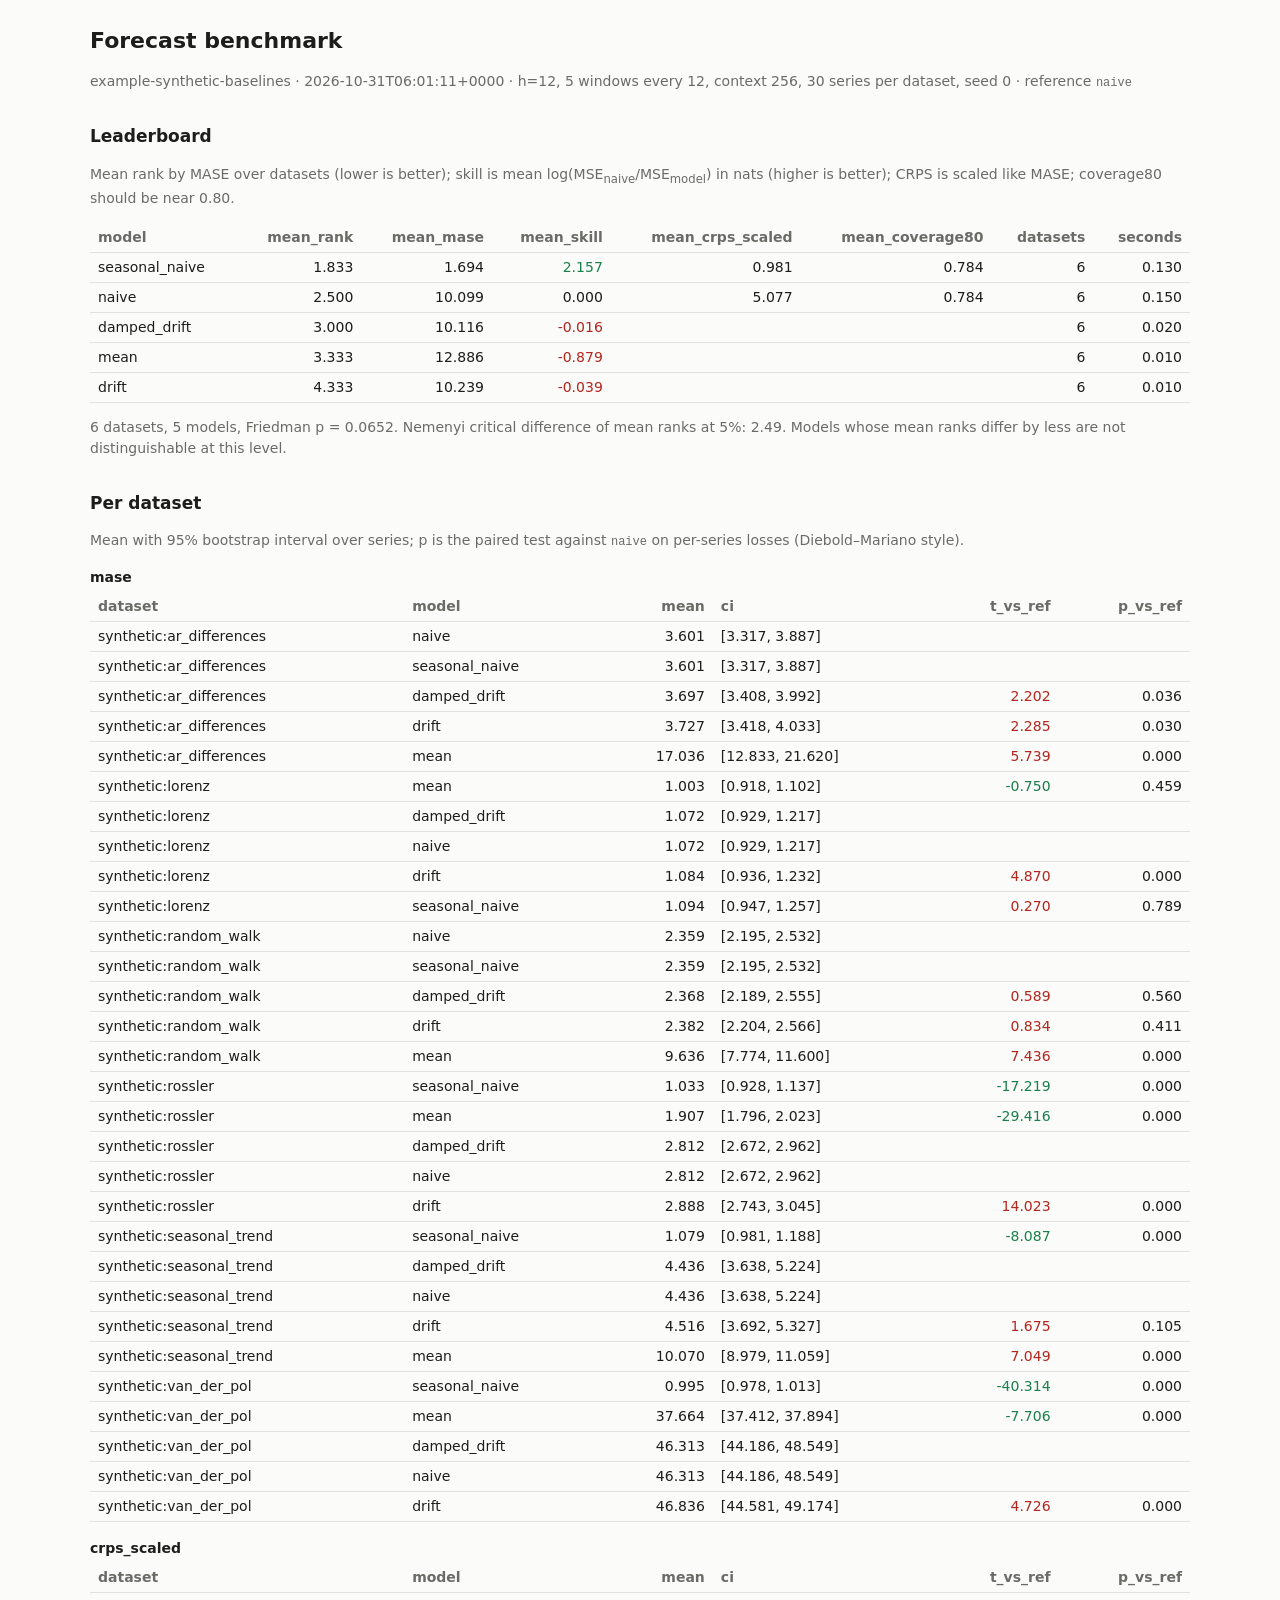
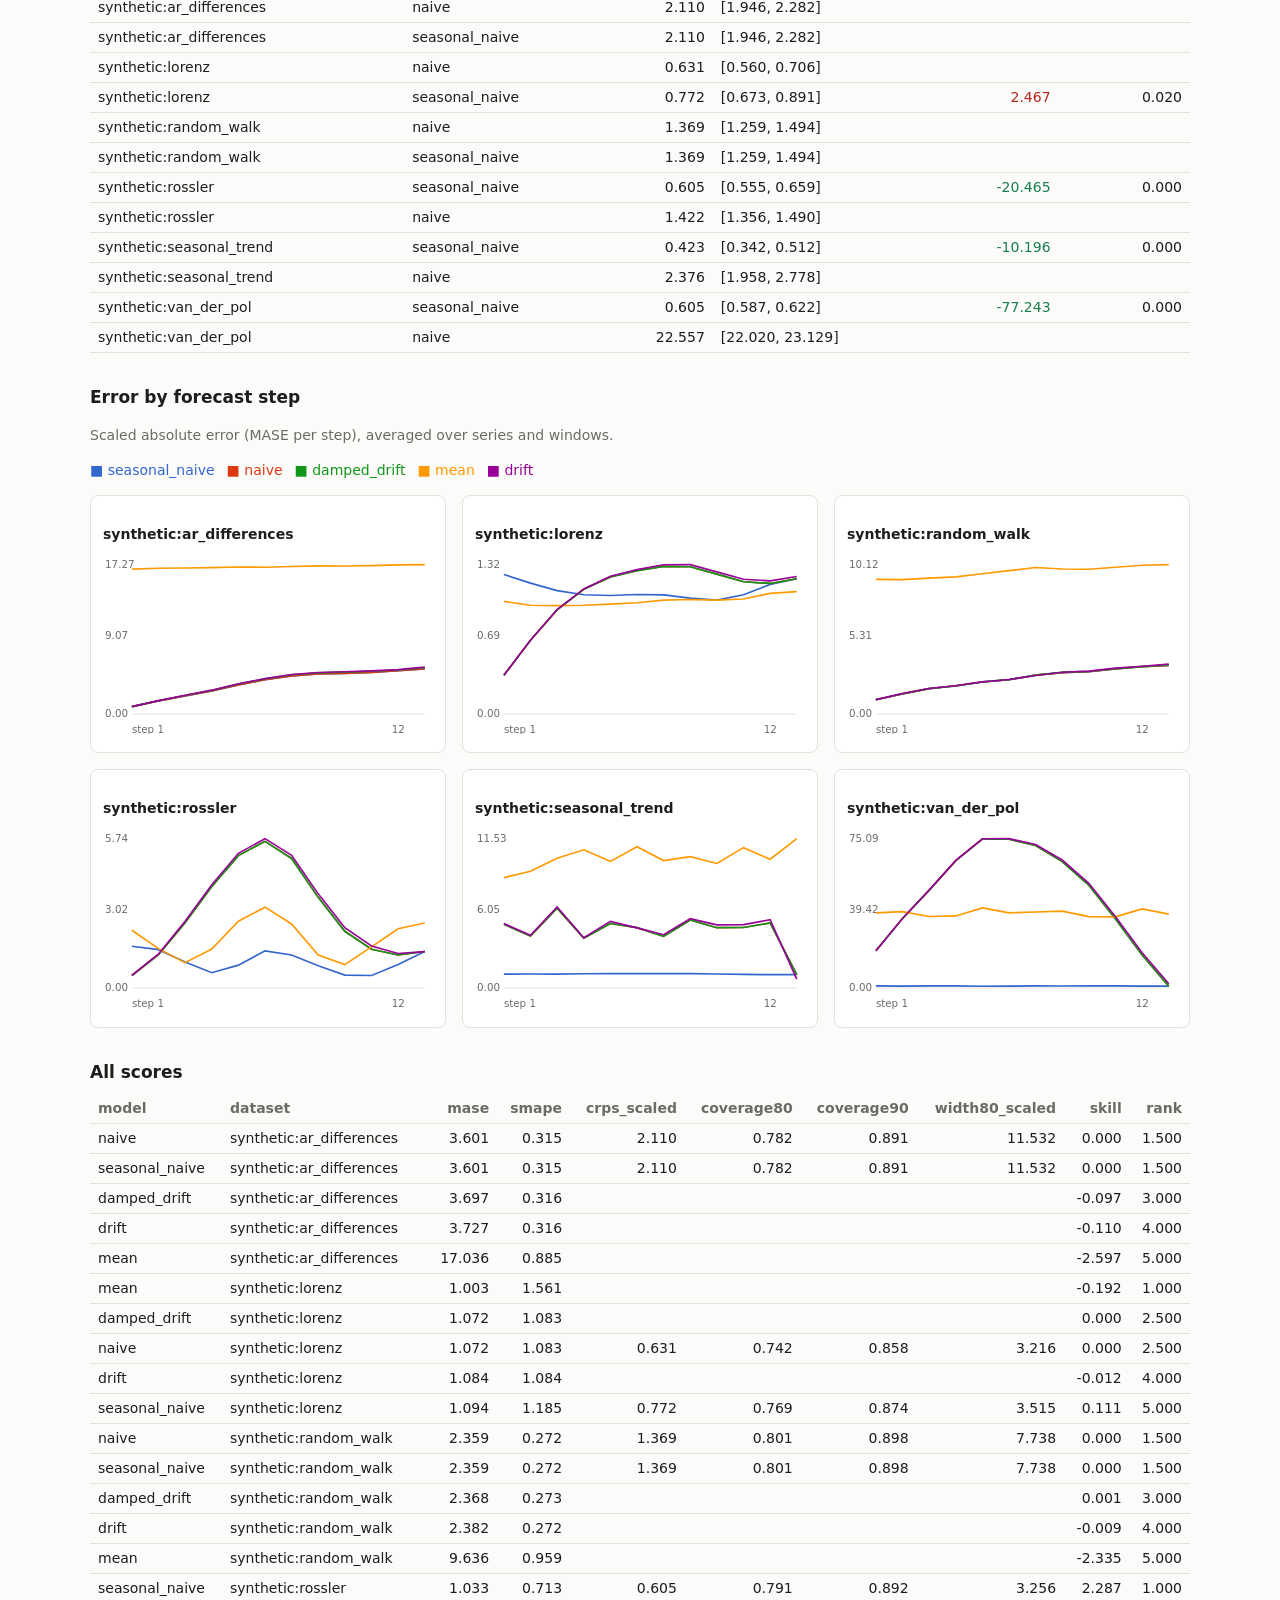
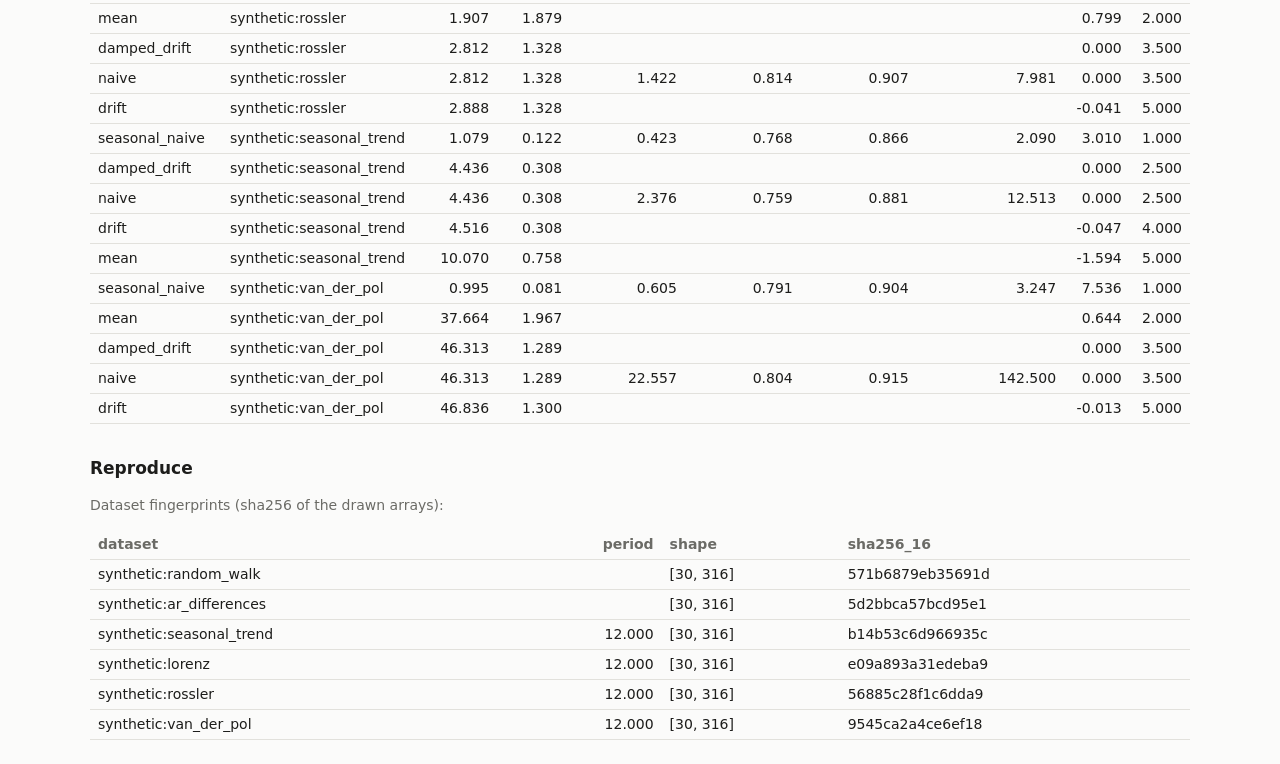
==== results/example-synthetic-baselines/report.html @ ed3967ac "Add the forecaster benchmark: registry, baselines, data, formal evaluation, static reports Forecaste" ====
<!doctype html><html lang=en><head><meta charset=utf-8><meta name=viewport content='width=device-width,initial-scale=1'><title>Forecast benchmark</title><style>
:root{--bg:#fbfbfa;--fg:#1d1d1b;--muted:#6b6b66;--line:#e2e1dc;--card:#fff;--good:#1a7f4b;--bad:#b3261e;
--s1:#3366cc;--s2:#dc3912;--s3:#109618;--s4:#ff9900;--s5:#990099;--s6:#0099c6;--s7:#dd4477;--s8:#66aa00}
@media (prefers-color-scheme:dark){:root{--bg:#161615;--fg:#ecebe6;--muted:#a09f99;--line:#33322f;--card:#1e1e1c;
--good:#5cc98f;--bad:#f2867e;--s1:#7aa2f7;--s2:#f7768e;--s3:#9ece6a;--s4:#e0af68;--s5:#bb9af7;--s6:#7dcfff;--s7:#ff9e64;--s8:#c3e88d}}
body{background:var(--bg);color:var(--fg);font:14px/1.5 system-ui,-apple-system,sans-serif;margin:0 auto;max-width:1100px;padding:24px 16px}
h1{font-size:22px;margin:0 0 4px}h2{font-size:17px;margin:32px 0 8px}h3{font-size:14px;margin:16px 0 4px}
.muted{color:var(--muted)}.wrap{overflow-x:auto}table{border-collapse:collapse;font-variant-numeric:tabular-nums;width:100%}
th,td{border-bottom:1px solid var(--line);padding:4px 8px;text-align:right;white-space:nowrap}th:first-child,td:first-child{text-align:left}
th{color:var(--muted);font-weight:600}.good{color:var(--good)}.bad{color:var(--bad)}
.grid{display:grid;gap:16px;grid-template-columns:repeat(auto-fill,minmax(320px,1fr))}
.card{background:var(--card);border:1px solid var(--line);border-radius:8px;padding:12px}
svg text{fill:var(--muted);font-size:10px}.legend span{display:inline-block;margin-right:12px}
td.txt,th.txt{text-align:left}code{font-size:12px}a{color:var(--s1)}
</style></head><body>
<h1>Forecast benchmark</h1><p class=muted>example-synthetic-baselines · 2026-10-31T06:01:11+0000 · h=12, 5 windows every 12, context 256, 30 series per dataset, seed 0 · reference <code>naive</code></p>
<h2>Leaderboard</h2><p class=muted>Mean rank by MASE over datasets (lower is better); skill is mean log(MSE<sub>naive</sub>/MSE<sub>model</sub>) in nats (higher is better); CRPS is scaled like MASE; coverage80 should be near 0.80.</p>
<div class="wrap"><table><thead><tr><th class="txt">model</th><th class="">mean_rank</th><th class="">mean_mase</th><th class="">mean_skill</th><th class="">mean_crps_scaled</th><th class="">mean_coverage80</th><th class="">datasets</th><th class="">seconds</th></tr></thead><tbody><tr><td class="txt">seasonal_naive</td><td class="">1.833</td><td class="">1.694</td><td class="good">2.157</td><td class="">0.981</td><td class="">0.784</td><td class="">6</td><td class="">0.130</td></tr><tr><td class="txt">naive</td><td class="">2.500</td><td class="">10.099</td><td class="">0.000</td><td class="">5.077</td><td class="">0.784</td><td class="">6</td><td class="">0.150</td></tr><tr><td class="txt">damped_drift</td><td class="">3.000</td><td class="">10.116</td><td class="bad">-0.016</td><td class=""></td><td class=""></td><td class="">6</td><td class="">0.020</td></tr><tr><td class="txt">mean</td><td class="">3.333</td><td class="">12.886</td><td class="bad">-0.879</td><td class=""></td><td class=""></td><td class="">6</td><td class="">0.010</td></tr><tr><td class="txt">drift</td><td class="">4.333</td><td class="">10.239</td><td class="bad">-0.039</td><td class=""></td><td class=""></td><td class="">6</td><td class="">0.010</td></tr></tbody></table></div>
<p class=muted>6 datasets, 5 models, Friedman p = 0.0652. Nemenyi critical difference of mean ranks at 5%: 2.49. Models whose mean ranks differ by less are not distinguishable at this level.</p>
<h2>Per dataset</h2><p class=muted>Mean with 95% bootstrap interval over series; p is the paired test against <code>naive</code> on per-series losses (Diebold–Mariano style).</p>
<h3>mase</h3><div class="wrap"><table><thead><tr><th class="txt">dataset</th><th class="txt">model</th><th class="">mean</th><th class="txt">ci</th><th class="">t_vs_ref</th><th class="">p_vs_ref</th></tr></thead><tbody><tr><td class="txt">synthetic:ar_differences</td><td class="txt">naive</td><td class="">3.601</td><td class="txt">[3.317, 3.887]</td><td class=""></td><td class=""></td></tr><tr><td class="txt">synthetic:ar_differences</td><td class="txt">seasonal_naive</td><td class="">3.601</td><td class="txt">[3.317, 3.887]</td><td class=""></td><td class=""></td></tr><tr><td class="txt">synthetic:ar_differences</td><td class="txt">damped_drift</td><td class="">3.697</td><td class="txt">[3.408, 3.992]</td><td class="bad">2.202</td><td class="">0.036</td></tr><tr><td class="txt">synthetic:ar_differences</td><td class="txt">drift</td><td class="">3.727</td><td class="txt">[3.418, 4.033]</td><td class="bad">2.285</td><td class="">0.030</td></tr><tr><td class="txt">synthetic:ar_differences</td><td class="txt">mean</td><td class="">17.036</td><td class="txt">[12.833, 21.620]</td><td class="bad">5.739</td><td class="">0.000</td></tr><tr><td class="txt">synthetic:lorenz</td><td class="txt">mean</td><td class="">1.003</td><td class="txt">[0.918, 1.102]</td><td class="good">-0.750</td><td class="">0.459</td></tr><tr><td class="txt">synthetic:lorenz</td><td class="txt">damped_drift</td><td class="">1.072</td><td class="txt">[0.929, 1.217]</td><td class=""></td><td class=""></td></tr><tr><td class="txt">synthetic:lorenz</td><td class="txt">naive</td><td class="">1.072</td><td class="txt">[0.929, 1.217]</td><td class=""></td><td class=""></td></tr><tr><td class="txt">synthetic:lorenz</td><td class="txt">drift</td><td class="">1.084</td><td class="txt">[0.936, 1.232]</td><td class="bad">4.870</td><td class="">0.000</td></tr><tr><td class="txt">synthetic:lorenz</td><td class="txt">seasonal_naive</td><td class="">1.094</td><td class="txt">[0.947, 1.257]</td><td class="bad">0.270</td><td class="">0.789</td></tr><tr><td class="txt">synthetic:random_walk</td><td class="txt">naive</td><td class="">2.359</td><td class="txt">[2.195, 2.532]</td><td class=""></td><td class=""></td></tr><tr><td class="txt">synthetic:random_walk</td><td class="txt">seasonal_naive</td><td class="">2.359</td><td class="txt">[2.195, 2.532]</td><td class=""></td><td class=""></td></tr><tr><td class="txt">synthetic:random_walk</td><td class="txt">damped_drift</td><td class="">2.368</td><td class="txt">[2.189, 2.555]</td><td class="bad">0.589</td><td class="">0.560</td></tr><tr><td class="txt">synthetic:random_walk</td><td class="txt">drift</td><td class="">2.382</td><td class="txt">[2.204, 2.566]</td><td class="bad">0.834</td><td class="">0.411</td></tr><tr><td class="txt">synthetic:random_walk</td><td class="txt">mean</td><td class="">9.636</td><td class="txt">[7.774, 11.600]</td><td class="bad">7.436</td><td class="">0.000</td></tr><tr><td class="txt">synthetic:rossler</td><td class="txt">seasonal_naive</td><td class="">1.033</td><td class="txt">[0.928, 1.137]</td><td class="good">-17.219</td><td class="">0.000</td></tr><tr><td class="txt">synthetic:rossler</td><td class="txt">mean</td><td class="">1.907</td><td class="txt">[1.796, 2.023]</td><td class="good">-29.416</td><td class="">0.000</td></tr><tr><td class="txt">synthetic:rossler</td><td class="txt">damped_drift</td><td class="">2.812</td><td class="txt">[2.672, 2.962]</td><td class=""></td><td class=""></td></tr><tr><td class="txt">synthetic:rossler</td><td class="txt">naive</td><td class="">2.812</td><td class="txt">[2.672, 2.962]</td><td class=""></td><td class=""></td></tr><tr><td class="txt">synthetic:rossler</td><td class="txt">drift</td><td class="">2.888</td><td class="txt">[2.743, 3.045]</td><td class="bad">14.023</td><td class="">0.000</td></tr><tr><td class="txt">synthetic:seasonal_trend</td><td class="txt">seasonal_naive</td><td class="">1.079</td><td class="txt">[0.981, 1.188]</td><td class="good">-8.087</td><td class="">0.000</td></tr><tr><td class="txt">synthetic:seasonal_trend</td><td class="txt">damped_drift</td><td class="">4.436</td><td class="txt">[3.638, 5.224]</td><td class=""></td><td class=""></td></tr><tr><td class="txt">synthetic:seasonal_trend</td><td class="txt">naive</td><td class="">4.436</td><td class="txt">[3.638, 5.224]</td><td class=""></td><td class=""></td></tr><tr><td class="txt">synthetic:seasonal_trend</td><td class="txt">drift</td><td class="">4.516</td><td class="txt">[3.692, 5.327]</td><td class="bad">1.675</td><td class="">0.105</td></tr><tr><td class="txt">synthetic:seasonal_trend</td><td class="txt">mean</td><td class="">10.070</td><td class="txt">[8.979, 11.059]</td><td class="bad">7.049</td><td class="">0.000</td></tr><tr><td class="txt">synthetic:van_der_pol</td><td class="txt">seasonal_naive</td><td class="">0.995</td><td class="txt">[0.978, 1.013]</td><td class="good">-40.314</td><td class="">0.000</td></tr><tr><td class="txt">synthetic:van_der_pol</td><td class="txt">mean</td><td class="">37.664</td><td class="txt">[37.412, 37.894]</td><td class="good">-7.706</td><td class="">0.000</td></tr><tr><td class="txt">synthetic:van_der_pol</td><td class="txt">damped_drift</td><td class="">46.313</td><td class="txt">[44.186, 48.549]</td><td class=""></td><td class=""></td></tr><tr><td class="txt">synthetic:van_der_pol</td><td class="txt">naive</td><td class="">46.313</td><td class="txt">[44.186, 48.549]</td><td class=""></td><td class=""></td></tr><tr><td class="txt">synthetic:van_der_pol</td><td class="txt">drift</td><td class="">46.836</td><td class="txt">[44.581, 49.174]</td><td class="bad">4.726</td><td class="">0.000</td></tr></tbody></table></div>
<h3>crps_scaled</h3><div class="wrap"><table><thead><tr><th class="txt">dataset</th><th class="txt">model</th><th class="">mean</th><th class="txt">ci</th><th class="">t_vs_ref</th><th class="">p_vs_ref</th></tr></thead><tbody><tr><td class="txt">synthetic:ar_differences</td><td class="txt">naive</td><td class="">2.110</td><td class="txt">[1.946, 2.282]</td><td class=""></td><td class=""></td></tr><tr><td class="txt">synthetic:ar_differences</td><td class="txt">seasonal_naive</td><td class="">2.110</td><td class="txt">[1.946, 2.282]</td><td class=""></td><td class=""></td></tr><tr><td class="txt">synthetic:lorenz</td><td class="txt">naive</td><td class="">0.631</td><td class="txt">[0.560, 0.706]</td><td class=""></td><td class=""></td></tr><tr><td class="txt">synthetic:lorenz</td><td class="txt">seasonal_naive</td><td class="">0.772</td><td class="txt">[0.673, 0.891]</td><td class="bad">2.467</td><td class="">0.020</td></tr><tr><td class="txt">synthetic:random_walk</td><td class="txt">naive</td><td class="">1.369</td><td class="txt">[1.259, 1.494]</td><td class=""></td><td class=""></td></tr><tr><td class="txt">synthetic:random_walk</td><td class="txt">seasonal_naive</td><td class="">1.369</td><td class="txt">[1.259, 1.494]</td><td class=""></td><td class=""></td></tr><tr><td class="txt">synthetic:rossler</td><td class="txt">seasonal_naive</td><td class="">0.605</td><td class="txt">[0.555, 0.659]</td><td class="good">-20.465</td><td class="">0.000</td></tr><tr><td class="txt">synthetic:rossler</td><td class="txt">naive</td><td class="">1.422</td><td class="txt">[1.356, 1.490]</td><td class=""></td><td class=""></td></tr><tr><td class="txt">synthetic:seasonal_trend</td><td class="txt">seasonal_naive</td><td class="">0.423</td><td class="txt">[0.342, 0.512]</td><td class="good">-10.196</td><td class="">0.000</td></tr><tr><td class="txt">synthetic:seasonal_trend</td><td class="txt">naive</td><td class="">2.376</td><td class="txt">[1.958, 2.778]</td><td class=""></td><td class=""></td></tr><tr><td class="txt">synthetic:van_der_pol</td><td class="txt">seasonal_naive</td><td class="">0.605</td><td class="txt">[0.587, 0.622]</td><td class="good">-77.243</td><td class="">0.000</td></tr><tr><td class="txt">synthetic:van_der_pol</td><td class="txt">naive</td><td class="">22.557</td><td class="txt">[22.020, 23.129]</td><td class=""></td><td class=""></td></tr></tbody></table></div>
<h2>Error by forecast step</h2><p class=muted>Scaled absolute error (MASE per step), averaged over series and windows.</p><p class=legend><span style="color:var(--s1)">■ seasonal_naive</span><span style="color:var(--s2)">■ naive</span><span style="color:var(--s3)">■ damped_drift</span><span style="color:var(--s4)">■ mean</span><span style="color:var(--s5)">■ drift</span></p>
<div class="grid"><div class="card"><h3>synthetic:ar_differences</h3><svg viewBox="0 0 320 180" width="100%" role="img" aria-label="scaled error by step"><line x1="28" y1="160.0" x2="312" y2="160.0" stroke="var(--line)"/><text x="2" y="163.0">0.00</text><text x="2" y="87.0">9.07</text><text x="2" y="18.23809523809527">17.27</text><text x="28" y="178">step 1</text><text x="280" y="178">12</text><polyline fill="none" stroke="var(--s1)" stroke-width="1.6" points="28.0,152.9 53.8,147.3 79.6,142.4 105.5,137.7 131.3,131.8 157.1,126.7 182.9,123.2 208.7,121.1 234.5,120.6 260.4,119.7 286.2,118.0 312.0,116.4"/><polyline fill="none" stroke="var(--s2)" stroke-width="1.6" points="28.0,152.9 53.8,147.3 79.6,142.4 105.5,137.7 131.3,131.8 157.1,126.7 182.9,123.2 208.7,121.1 234.5,120.6 260.4,119.7 286.2,118.0 312.0,116.4"/><polyline fill="none" stroke="var(--s3)" stroke-width="1.6" points="28.0,152.9 53.8,147.1 79.6,142.0 105.5,137.1 131.3,130.9 157.1,125.9 182.9,121.9 208.7,120.1 234.5,119.4 260.4,118.5 286.2,117.3 312.0,115.1"/><polyline fill="none" stroke="var(--s4)" stroke-width="1.6" points="28.0,19.5 53.8,18.7 79.6,18.4 105.5,18.0 131.3,17.5 157.1,17.7 182.9,17.0 208.7,16.3 234.5,16.5 260.4,16.1 286.2,15.4 312.0,15.2"/><polyline fill="none" stroke="var(--s5)" stroke-width="1.6" points="28.0,152.9 53.8,147.0 79.6,141.8 105.5,136.9 131.3,130.7 157.1,125.7 182.9,121.7 208.7,119.8 234.5,119.0 260.4,118.2 286.2,116.9 312.0,114.5"/></svg></div><div class="card"><h3>synthetic:lorenz</h3><svg viewBox="0 0 320 180" width="100%" role="img" aria-label="scaled error by step"><line x1="28" y1="160.0" x2="312" y2="160.0" stroke="var(--line)"/><text x="2" y="163.0">0.00</text><text x="2" y="87.0">0.69</text><text x="2" y="18.23809523809527">1.32</text><text x="28" y="178">step 1</text><text x="280" y="178">12</text><polyline fill="none" stroke="var(--s1)" stroke-width="1.6" points="28.0,24.7 53.8,33.1 79.6,40.4 105.5,44.4 131.3,45.1 157.1,44.1 182.9,44.5 208.7,47.6 234.5,49.5 260.4,44.4 286.2,34.3 312.0,28.9"/><polyline fill="none" stroke="var(--s2)" stroke-width="1.6" points="28.0,122.4 53.8,88.5 79.6,59.0 105.5,39.1 131.3,27.2 157.1,21.0 182.9,16.8 208.7,17.2 234.5,24.4 260.4,31.8 286.2,33.4 312.0,28.9"/><polyline fill="none" stroke="var(--s3)" stroke-width="1.6" points="28.0,122.4 53.8,88.5 79.6,59.0 105.5,39.1 131.3,27.2 157.1,21.0 182.9,16.8 208.7,17.2 234.5,24.4 260.4,31.8 286.2,33.4 312.0,28.9"/><polyline fill="none" stroke="var(--s4)" stroke-width="1.6" points="28.0,50.8 53.8,54.5 79.6,54.9 105.5,54.5 131.3,53.5 157.1,52.1 182.9,49.6 208.7,49.0 234.5,49.6 260.4,48.5 286.2,43.0 312.0,41.4"/><polyline fill="none" stroke="var(--s5)" stroke-width="1.6" points="28.0,122.5 53.8,88.4 79.6,58.7 105.5,38.7 131.3,26.4 157.1,20.0 182.9,15.3 208.7,15.2 234.5,22.2 260.4,29.3 286.2,30.9 312.0,26.7"/></svg></div><div class="card"><h3>synthetic:random_walk</h3><svg viewBox="0 0 320 180" width="100%" role="img" aria-label="scaled error by step"><line x1="28" y1="160.0" x2="312" y2="160.0" stroke="var(--line)"/><text x="2" y="163.0">0.00</text><text x="2" y="87.0">5.31</text><text x="2" y="18.23809523809527">10.12</text><text x="28" y="178">step 1</text><text x="280" y="178">12</text><polyline fill="none" stroke="var(--s1)" stroke-width="1.6" points="28.0,146.2 53.8,140.5 79.6,135.4 105.5,132.6 131.3,129.0 157.1,126.8 182.9,122.3 208.7,119.9 234.5,119.0 260.4,116.2 286.2,114.0 312.0,113.0"/><polyline fill="none" stroke="var(--s2)" stroke-width="1.6" points="28.0,146.2 53.8,140.5 79.6,135.4 105.5,132.6 131.3,129.0 157.1,126.8 182.9,122.3 208.7,119.9 234.5,119.0 260.4,116.2 286.2,114.0 312.0,113.0"/><polyline fill="none" stroke="var(--s3)" stroke-width="1.6" points="28.0,146.2 53.8,140.3 79.6,135.4 105.5,132.8 131.3,128.9 157.1,126.7 182.9,122.3 208.7,119.6 234.5,118.7 260.4,116.0 286.2,114.0 312.0,112.5"/><polyline fill="none" stroke="var(--s4)" stroke-width="1.6" points="28.0,29.5 53.8,29.7 79.6,28.3 105.5,27.0 131.3,24.0 157.1,21.0 182.9,17.9 208.7,19.4 234.5,19.6 260.4,17.7 286.2,15.8 312.0,15.2"/><polyline fill="none" stroke="var(--s5)" stroke-width="1.6" points="28.0,146.1 53.8,140.1 79.6,135.3 105.5,132.6 131.3,128.8 157.1,126.5 182.9,122.7 208.7,119.5 234.5,118.4 260.4,115.5 286.2,113.7 312.0,111.7"/></svg></div><div class="card"><h3>synthetic:rossler</h3><svg viewBox="0 0 320 180" width="100%" role="img" aria-label="scaled error by step"><line x1="28" y1="160.0" x2="312" y2="160.0" stroke="var(--line)"/><text x="2" y="163.0">0.00</text><text x="2" y="87.0">3.02</text><text x="2" y="18.23809523809524">5.74</text><text x="28" y="178">step 1</text><text x="280" y="178">12</text><polyline fill="none" stroke="var(--s1)" stroke-width="1.6" points="28.0,119.5 53.8,122.8 79.6,134.8 105.5,145.2 131.3,137.8 157.1,124.0 182.9,128.0 208.7,138.5 234.5,147.5 260.4,147.9 286.2,137.2 312.0,124.6"/><polyline fill="none" stroke="var(--s2)" stroke-width="1.6" points="28.0,147.9 53.8,127.7 79.6,96.6 105.5,61.5 131.3,31.6 157.1,17.8 182.9,34.4 208.7,72.1 234.5,105.0 260.4,122.4 286.2,128.0 312.0,124.6"/><polyline fill="none" stroke="var(--s3)" stroke-width="1.6" points="28.0,147.9 53.8,127.7 79.6,96.6 105.5,61.5 131.3,31.6 157.1,17.8 182.9,34.4 208.7,72.1 234.5,105.0 260.4,122.4 286.2,128.0 312.0,124.6"/><polyline fill="none" stroke="var(--s4)" stroke-width="1.6" points="28.0,104.0 53.8,121.8 79.6,135.4 105.5,122.2 131.3,95.3 157.1,81.6 182.9,97.9 208.7,128.1 234.5,137.3 260.4,120.1 286.2,102.6 312.0,97.0"/><polyline fill="none" stroke="var(--s5)" stroke-width="1.6" points="28.0,147.7 53.8,127.0 79.6,95.3 105.5,59.8 131.3,29.4 157.1,15.2 182.9,31.4 208.7,68.7 234.5,101.5 260.4,119.3 286.2,126.5 312.0,124.7"/></svg></div><div class="card"><h3>synthetic:seasonal_trend</h3><svg viewBox="0 0 320 180" width="100%" role="img" aria-label="scaled error by step"><line x1="28" y1="160.0" x2="312" y2="160.0" stroke="var(--line)"/><text x="2" y="163.0">0.00</text><text x="2" y="87.0">6.05</text><text x="2" y="18.23809523809524">11.53</text><text x="28" y="178">step 1</text><text x="280" y="178">12</text><polyline fill="none" stroke="var(--s1)" stroke-width="1.6" points="28.0,146.5 53.8,146.4 79.6,146.5 105.5,146.2 131.3,146.1 157.1,146.1 182.9,146.1 208.7,146.1 234.5,146.4 260.4,146.8 286.2,147.1 312.0,147.1"/><polyline fill="none" stroke="var(--s2)" stroke-width="1.6" points="28.0,98.1 53.8,109.7 79.6,82.5 105.5,111.7 131.3,97.5 157.1,101.5 182.9,109.9 208.7,94.0 234.5,101.5 260.4,101.3 286.2,96.9 312.0,147.1"/><polyline fill="none" stroke="var(--s3)" stroke-width="1.6" points="28.0,98.1 53.8,109.7 79.6,82.5 105.5,111.7 131.3,97.5 157.1,101.5 182.9,109.9 208.7,94.0 234.5,101.5 260.4,101.3 286.2,96.9 312.0,147.1"/><polyline fill="none" stroke="var(--s4)" stroke-width="1.6" points="28.0,53.0 53.8,46.8 79.6,34.2 105.5,26.0 131.3,37.2 157.1,23.0 182.9,36.4 208.7,32.6 234.5,39.2 260.4,23.9 286.2,35.1 312.0,15.2"/><polyline fill="none" stroke="var(--s5)" stroke-width="1.6" points="28.0,97.5 53.8,108.9 79.6,81.4 105.5,111.2 131.3,95.4 157.1,101.7 182.9,108.3 208.7,92.8 234.5,98.8 260.4,98.5 286.2,93.8 312.0,151.4"/></svg></div><div class="card"><h3>synthetic:van_der_pol</h3><svg viewBox="0 0 320 180" width="100%" role="img" aria-label="scaled error by step"><line x1="28" y1="160.0" x2="312" y2="160.0" stroke="var(--line)"/><text x="2" y="163.0">0.00</text><text x="2" y="87.0">39.42</text><text x="2" y="18.23809523809524">75.09</text><text x="28" y="178">step 1</text><text x="280" y="178">12</text><polyline fill="none" stroke="var(--s1)" stroke-width="1.6" points="28.0,158.0 53.8,158.2 79.6,158.0 105.5,157.9 131.3,158.3 157.1,158.2 182.9,158.0 208.7,158.1 234.5,158.0 260.4,157.9 286.2,158.2 312.0,158.2"/><polyline fill="none" stroke="var(--s2)" stroke-width="1.6" points="28.0,123.9 53.8,92.6 79.6,65.3 105.5,36.5 131.3,15.6 157.1,15.8 182.9,21.8 208.7,37.4 234.5,60.3 260.4,93.1 286.2,128.1 312.0,158.2"/><polyline fill="none" stroke="var(--s3)" stroke-width="1.6" points="28.0,123.9 53.8,92.6 79.6,65.3 105.5,36.5 131.3,15.6 157.1,15.8 182.9,21.8 208.7,37.4 234.5,60.3 260.4,93.1 286.2,128.1 312.0,158.2"/><polyline fill="none" stroke="var(--s4)" stroke-width="1.6" points="28.0,87.2 53.8,85.9 79.6,90.7 105.5,90.1 131.3,82.3 157.1,87.1 182.9,86.3 208.7,85.5 234.5,90.8 260.4,91.0 286.2,83.3 312.0,88.4"/><polyline fill="none" stroke="var(--s5)" stroke-width="1.6" points="28.0,124.0 53.8,92.6 79.6,65.1 105.5,36.3 131.3,15.3 157.1,15.2 182.9,20.9 208.7,35.9 234.5,58.5 260.4,90.8 286.2,125.9 312.0,155.9"/></svg></div></div>
<h2>All scores</h2><div class="wrap"><table><thead><tr><th class="txt">model</th><th class="txt">dataset</th><th class="">mase</th><th class="">smape</th><th class="">crps_scaled</th><th class="">coverage80</th><th class="">coverage90</th><th class="">width80_scaled</th><th class="">skill</th><th class="">rank</th></tr></thead><tbody><tr><td class="txt">naive</td><td class="txt">synthetic:ar_differences</td><td class="">3.601</td><td class="">0.315</td><td class="">2.110</td><td class="">0.782</td><td class="">0.891</td><td class="">11.532</td><td class="">0.000</td><td class="">1.500</td></tr><tr><td class="txt">seasonal_naive</td><td class="txt">synthetic:ar_differences</td><td class="">3.601</td><td class="">0.315</td><td class="">2.110</td><td class="">0.782</td><td class="">0.891</td><td class="">11.532</td><td class="">0.000</td><td class="">1.500</td></tr><tr><td class="txt">damped_drift</td><td class="txt">synthetic:ar_differences</td><td class="">3.697</td><td class="">0.316</td><td class=""></td><td class=""></td><td class=""></td><td class=""></td><td class="">-0.097</td><td class="">3.000</td></tr><tr><td class="txt">drift</td><td class="txt">synthetic:ar_differences</td><td class="">3.727</td><td class="">0.316</td><td class=""></td><td class=""></td><td class=""></td><td class=""></td><td class="">-0.110</td><td class="">4.000</td></tr><tr><td class="txt">mean</td><td class="txt">synthetic:ar_differences</td><td class="">17.036</td><td class="">0.885</td><td class=""></td><td class=""></td><td class=""></td><td class=""></td><td class="">-2.597</td><td class="">5.000</td></tr><tr><td class="txt">mean</td><td class="txt">synthetic:lorenz</td><td class="">1.003</td><td class="">1.561</td><td class=""></td><td class=""></td><td class=""></td><td class=""></td><td class="">-0.192</td><td class="">1.000</td></tr><tr><td class="txt">damped_drift</td><td class="txt">synthetic:lorenz</td><td class="">1.072</td><td class="">1.083</td><td class=""></td><td class=""></td><td class=""></td><td class=""></td><td class="">0.000</td><td class="">2.500</td></tr><tr><td class="txt">naive</td><td class="txt">synthetic:lorenz</td><td class="">1.072</td><td class="">1.083</td><td class="">0.631</td><td class="">0.742</td><td class="">0.858</td><td class="">3.216</td><td class="">0.000</td><td class="">2.500</td></tr><tr><td class="txt">drift</td><td class="txt">synthetic:lorenz</td><td class="">1.084</td><td class="">1.084</td><td class=""></td><td class=""></td><td class=""></td><td class=""></td><td class="">-0.012</td><td class="">4.000</td></tr><tr><td class="txt">seasonal_naive</td><td class="txt">synthetic:lorenz</td><td class="">1.094</td><td class="">1.185</td><td class="">0.772</td><td class="">0.769</td><td class="">0.874</td><td class="">3.515</td><td class="">0.111</td><td class="">5.000</td></tr><tr><td class="txt">naive</td><td class="txt">synthetic:random_walk</td><td class="">2.359</td><td class="">0.272</td><td class="">1.369</td><td class="">0.801</td><td class="">0.898</td><td class="">7.738</td><td class="">0.000</td><td class="">1.500</td></tr><tr><td class="txt">seasonal_naive</td><td class="txt">synthetic:random_walk</td><td class="">2.359</td><td class="">0.272</td><td class="">1.369</td><td class="">0.801</td><td class="">0.898</td><td class="">7.738</td><td class="">0.000</td><td class="">1.500</td></tr><tr><td class="txt">damped_drift</td><td class="txt">synthetic:random_walk</td><td class="">2.368</td><td class="">0.273</td><td class=""></td><td class=""></td><td class=""></td><td class=""></td><td class="">0.001</td><td class="">3.000</td></tr><tr><td class="txt">drift</td><td class="txt">synthetic:random_walk</td><td class="">2.382</td><td class="">0.272</td><td class=""></td><td class=""></td><td class=""></td><td class=""></td><td class="">-0.009</td><td class="">4.000</td></tr><tr><td class="txt">mean</td><td class="txt">synthetic:random_walk</td><td class="">9.636</td><td class="">0.959</td><td class=""></td><td class=""></td><td class=""></td><td class=""></td><td class="">-2.335</td><td class="">5.000</td></tr><tr><td class="txt">seasonal_naive</td><td class="txt">synthetic:rossler</td><td class="">1.033</td><td class="">0.713</td><td class="">0.605</td><td class="">0.791</td><td class="">0.892</td><td class="">3.256</td><td class="">2.287</td><td class="">1.000</td></tr><tr><td class="txt">mean</td><td class="txt">synthetic:rossler</td><td class="">1.907</td><td class="">1.879</td><td class=""></td><td class=""></td><td class=""></td><td class=""></td><td class="">0.799</td><td class="">2.000</td></tr><tr><td class="txt">damped_drift</td><td class="txt">synthetic:rossler</td><td class="">2.812</td><td class="">1.328</td><td class=""></td><td class=""></td><td class=""></td><td class=""></td><td class="">0.000</td><td class="">3.500</td></tr><tr><td class="txt">naive</td><td class="txt">synthetic:rossler</td><td class="">2.812</td><td class="">1.328</td><td class="">1.422</td><td class="">0.814</td><td class="">0.907</td><td class="">7.981</td><td class="">0.000</td><td class="">3.500</td></tr><tr><td class="txt">drift</td><td class="txt">synthetic:rossler</td><td class="">2.888</td><td class="">1.328</td><td class=""></td><td class=""></td><td class=""></td><td class=""></td><td class="">-0.041</td><td class="">5.000</td></tr><tr><td class="txt">seasonal_naive</td><td class="txt">synthetic:seasonal_trend</td><td class="">1.079</td><td class="">0.122</td><td class="">0.423</td><td class="">0.768</td><td class="">0.866</td><td class="">2.090</td><td class="">3.010</td><td class="">1.000</td></tr><tr><td class="txt">damped_drift</td><td class="txt">synthetic:seasonal_trend</td><td class="">4.436</td><td class="">0.308</td><td class=""></td><td class=""></td><td class=""></td><td class=""></td><td class="">0.000</td><td class="">2.500</td></tr><tr><td class="txt">naive</td><td class="txt">synthetic:seasonal_trend</td><td class="">4.436</td><td class="">0.308</td><td class="">2.376</td><td class="">0.759</td><td class="">0.881</td><td class="">12.513</td><td class="">0.000</td><td class="">2.500</td></tr><tr><td class="txt">drift</td><td class="txt">synthetic:seasonal_trend</td><td class="">4.516</td><td class="">0.308</td><td class=""></td><td class=""></td><td class=""></td><td class=""></td><td class="">-0.047</td><td class="">4.000</td></tr><tr><td class="txt">mean</td><td class="txt">synthetic:seasonal_trend</td><td class="">10.070</td><td class="">0.758</td><td class=""></td><td class=""></td><td class=""></td><td class=""></td><td class="">-1.594</td><td class="">5.000</td></tr><tr><td class="txt">seasonal_naive</td><td class="txt">synthetic:van_der_pol</td><td class="">0.995</td><td class="">0.081</td><td class="">0.605</td><td class="">0.791</td><td class="">0.904</td><td class="">3.247</td><td class="">7.536</td><td class="">1.000</td></tr><tr><td class="txt">mean</td><td class="txt">synthetic:van_der_pol</td><td class="">37.664</td><td class="">1.967</td><td class=""></td><td class=""></td><td class=""></td><td class=""></td><td class="">0.644</td><td class="">2.000</td></tr><tr><td class="txt">damped_drift</td><td class="txt">synthetic:van_der_pol</td><td class="">46.313</td><td class="">1.289</td><td class=""></td><td class=""></td><td class=""></td><td class=""></td><td class="">0.000</td><td class="">3.500</td></tr><tr><td class="txt">naive</td><td class="txt">synthetic:van_der_pol</td><td class="">46.313</td><td class="">1.289</td><td class="">22.557</td><td class="">0.804</td><td class="">0.915</td><td class="">142.500</td><td class="">0.000</td><td class="">3.500</td></tr><tr><td class="txt">drift</td><td class="txt">synthetic:van_der_pol</td><td class="">46.836</td><td class="">1.300</td><td class=""></td><td class=""></td><td class=""></td><td class=""></td><td class="">-0.013</td><td class="">5.000</td></tr></tbody></table></div>
<h2>Reproduce</h2><p class=muted>Dataset fingerprints (sha256 of the drawn arrays):</p><div class="wrap"><table><thead><tr><th class="txt">dataset</th><th class="">period</th><th class="txt">shape</th><th class="txt">sha256_16</th></tr></thead><tbody><tr><td class="txt">synthetic:random_walk</td><td class=""></td><td class="txt">[30, 316]</td><td class="txt">571b6879eb35691d</td></tr><tr><td class="txt">synthetic:ar_differences</td><td class=""></td><td class="txt">[30, 316]</td><td class="txt">5d2bbca57bcd95e1</td></tr><tr><td class="txt">synthetic:seasonal_trend</td><td class="">12.000</td><td class="txt">[30, 316]</td><td class="txt">b14b53c6d966935c</td></tr><tr><td class="txt">synthetic:lorenz</td><td class="">12.000</td><td class="txt">[30, 316]</td><td class="txt">e09a893a31edeba9</td></tr><tr><td class="txt">synthetic:rossler</td><td class="">12.000</td><td class="txt">[30, 316]</td><td class="txt">56885c28f1c6dda9</td></tr><tr><td class="txt">synthetic:van_der_pol</td><td class="">12.000</td><td class="txt">[30, 316]</td><td class="txt">9545ca2a4ce6ef18</td></tr></tbody></table></div>
</body></html>
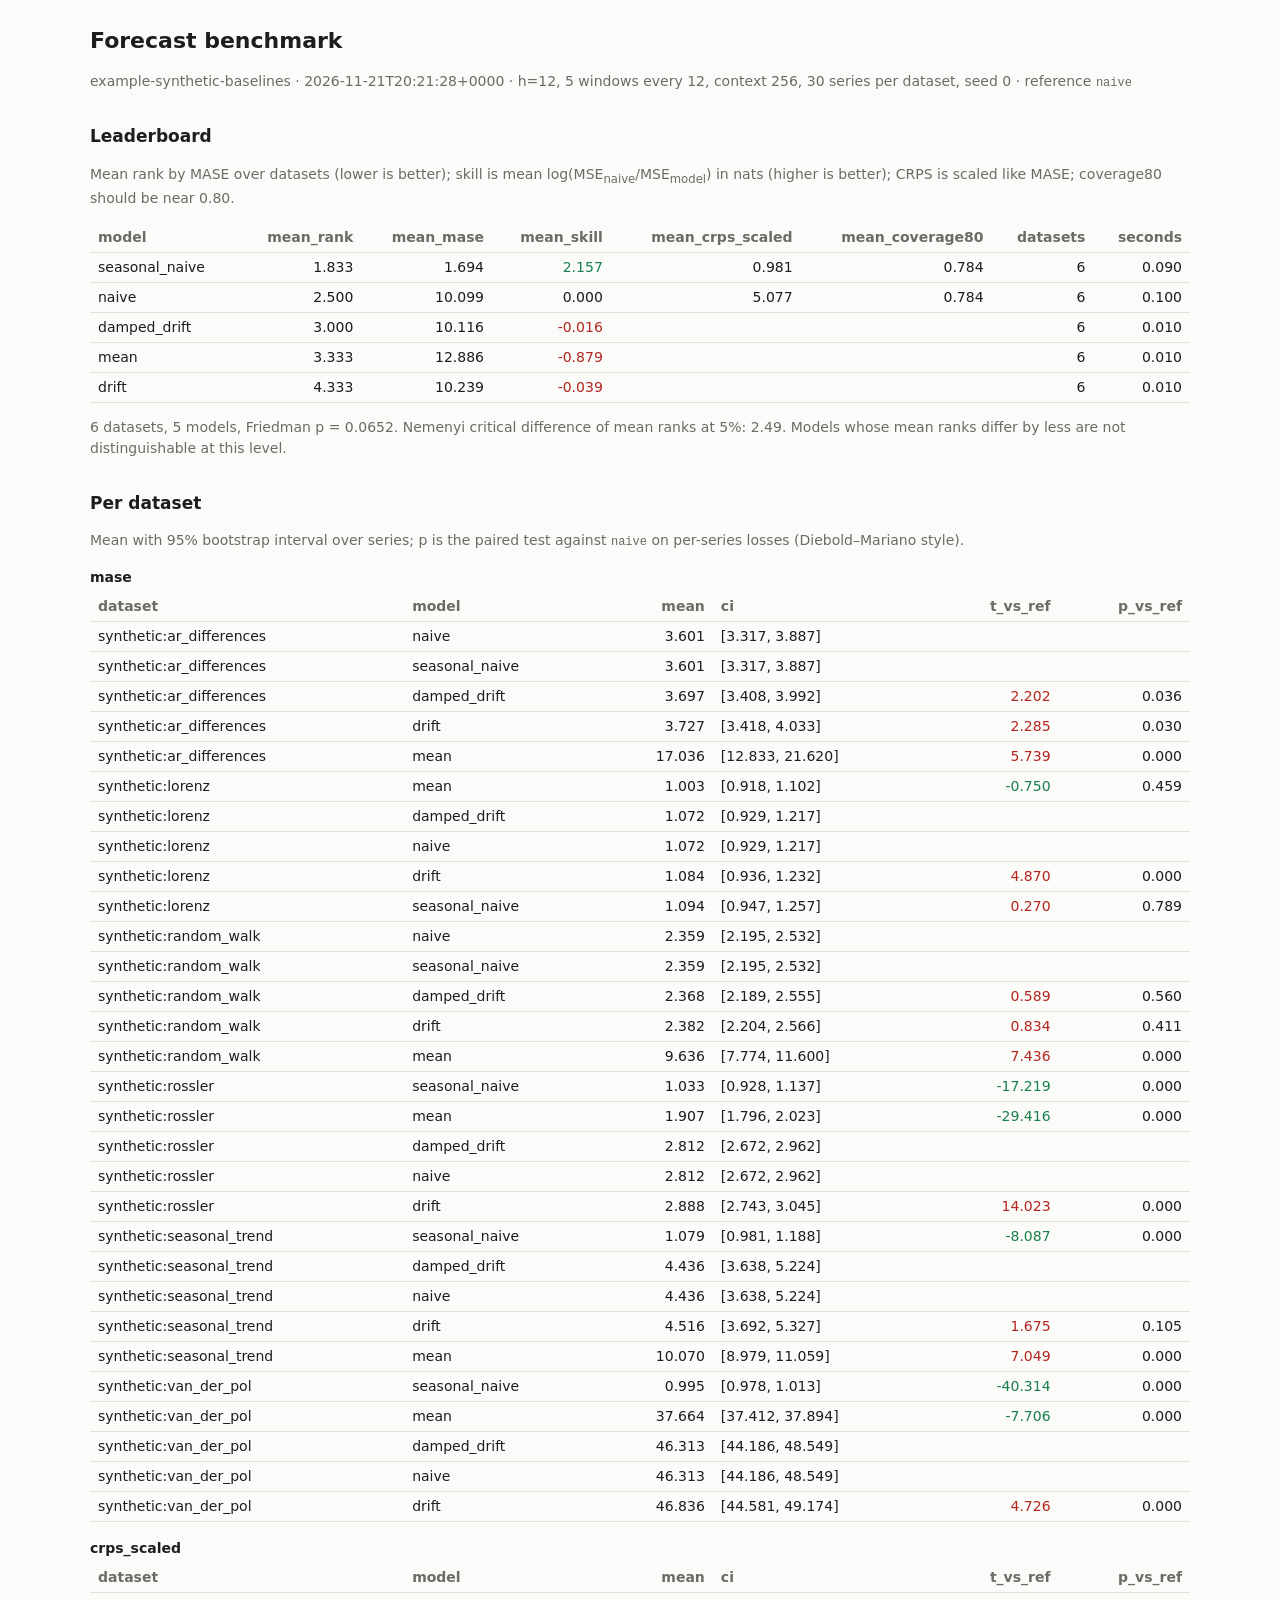
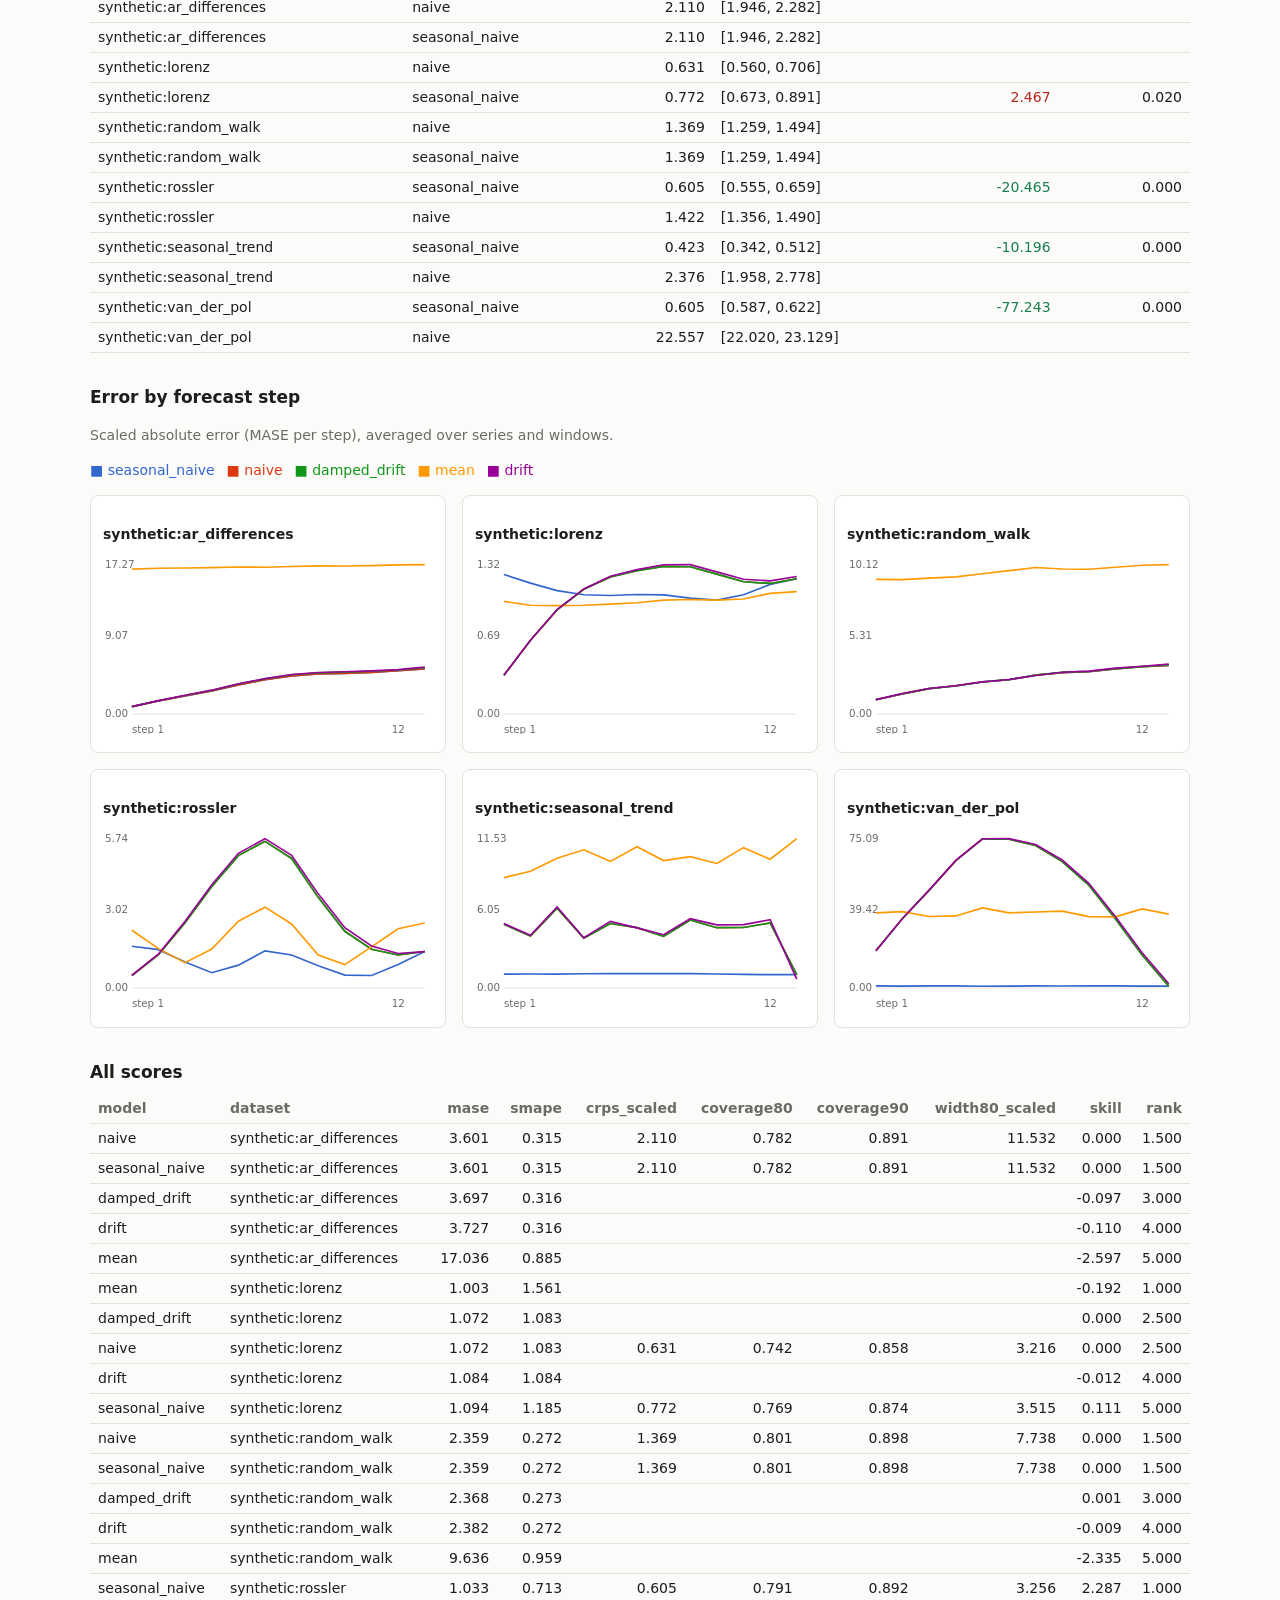
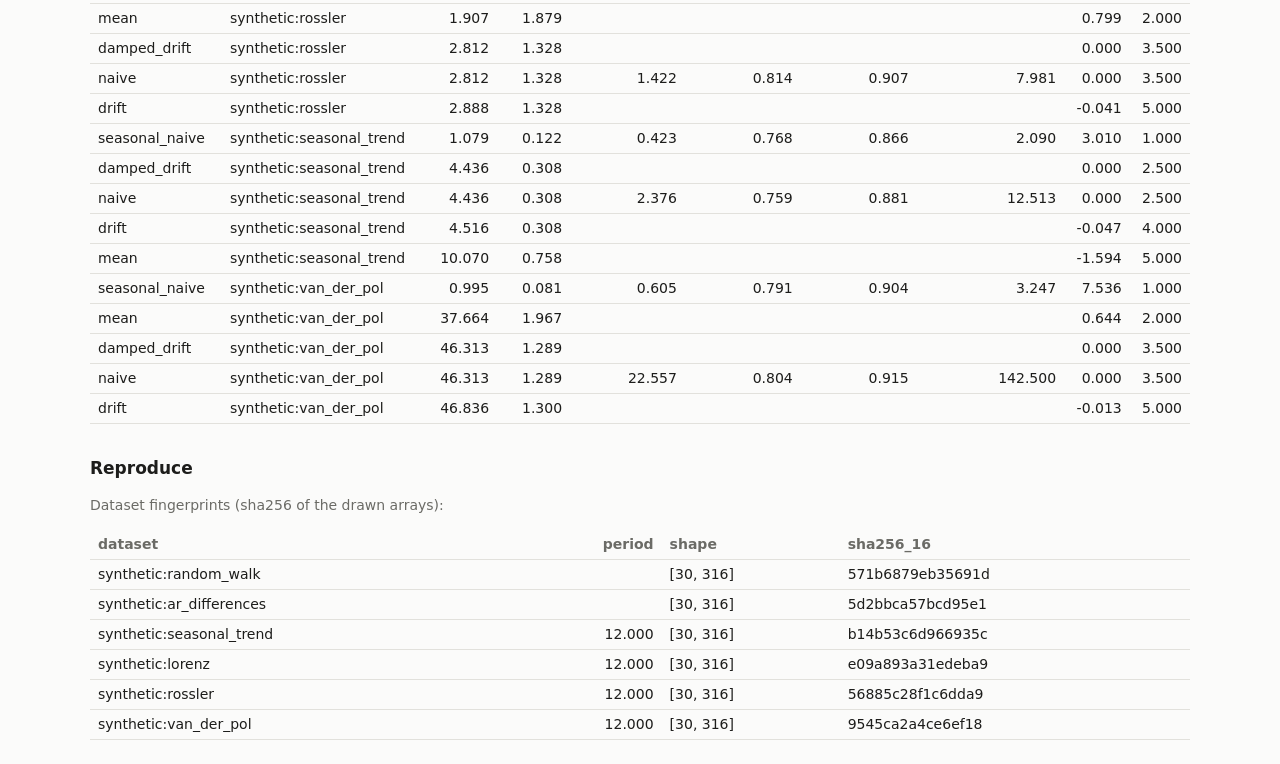
==== commit c724996c: "Score any forecast frame: one Nixtla-compatible table, one scoring path - horizoneval.frame: the for" ====
--- a/results/example-synthetic-baselines/report.html
+++ b/results/example-synthetic-baselines/report.html
@@ -13,15 +13,15 @@
 svg text{fill:var(--muted);font-size:10px}.legend span{display:inline-block;margin-right:12px}
 td.txt,th.txt{text-align:left}code{font-size:12px}a{color:var(--s1)}
 </style></head><body>
-<h1>Forecast benchmark</h1><p class=muted>example-synthetic-baselines · 2026-10-31T06:01:11+0000 · h=12, 5 windows every 12, context 256, 30 series per dataset, seed 0 · reference <code>naive</code></p>
+<h1>Forecast benchmark</h1><p class=muted>example-synthetic-baselines · 2026-11-21T20:21:28+0000 · h=12, 5 windows every 12, context 256, 30 series per dataset, seed 0 · reference <code>naive</code></p>
 <h2>Leaderboard</h2><p class=muted>Mean rank by MASE over datasets (lower is better); skill is mean log(MSE<sub>naive</sub>/MSE<sub>model</sub>) in nats (higher is better); CRPS is scaled like MASE; coverage80 should be near 0.80.</p>
-<div class="wrap"><table><thead><tr><th class="txt">model</th><th class="">mean_rank</th><th class="">mean_mase</th><th class="">mean_skill</th><th class="">mean_crps_scaled</th><th class="">mean_coverage80</th><th class="">datasets</th><th class="">seconds</th></tr></thead><tbody><tr><td class="txt">seasonal_naive</td><td class="">1.833</td><td class="">1.694</td><td class="good">2.157</td><td class="">0.981</td><td class="">0.784</td><td class="">6</td><td class="">0.130</td></tr><tr><td class="txt">naive</td><td class="">2.500</td><td class="">10.099</td><td class="">0.000</td><td class="">5.077</td><td class="">0.784</td><td class="">6</td><td class="">0.150</td></tr><tr><td class="txt">damped_drift</td><td class="">3.000</td><td class="">10.116</td><td class="bad">-0.016</td><td class=""></td><td class=""></td><td class="">6</td><td class="">0.020</td></tr><tr><td class="txt">mean</td><td class="">3.333</td><td class="">12.886</td><td class="bad">-0.879</td><td class=""></td><td class=""></td><td class="">6</td><td class="">0.010</td></tr><tr><td class="txt">drift</td><td class="">4.333</td><td class="">10.239</td><td class="bad">-0.039</td><td class=""></td><td class=""></td><td class="">6</td><td class="">0.010</td></tr></tbody></table></div>
+<div class="wrap"><table><thead><tr><th class="txt">model</th><th class="">mean_rank</th><th class="">mean_mase</th><th class="">mean_skill</th><th class="">mean_crps_scaled</th><th class="">mean_coverage80</th><th class="">datasets</th><th class="">seconds</th></tr></thead><tbody><tr><td class="txt">seasonal_naive</td><td class="">1.833</td><td class="">1.694</td><td class="good">2.157</td><td class="">0.981</td><td class="">0.784</td><td class="">6</td><td class="">0.090</td></tr><tr><td class="txt">naive</td><td class="">2.500</td><td class="">10.099</td><td class="">0.000</td><td class="">5.077</td><td class="">0.784</td><td class="">6</td><td class="">0.100</td></tr><tr><td class="txt">damped_drift</td><td class="">3.000</td><td class="">10.116</td><td class="bad">-0.016</td><td class=""></td><td class=""></td><td class="">6</td><td class="">0.010</td></tr><tr><td class="txt">mean</td><td class="">3.333</td><td class="">12.886</td><td class="bad">-0.879</td><td class=""></td><td class=""></td><td class="">6</td><td class="">0.010</td></tr><tr><td class="txt">drift</td><td class="">4.333</td><td class="">10.239</td><td class="bad">-0.039</td><td class=""></td><td class=""></td><td class="">6</td><td class="">0.010</td></tr></tbody></table></div>
 <p class=muted>6 datasets, 5 models, Friedman p = 0.0652. Nemenyi critical difference of mean ranks at 5%: 2.49. Models whose mean ranks differ by less are not distinguishable at this level.</p>
 <h2>Per dataset</h2><p class=muted>Mean with 95% bootstrap interval over series; p is the paired test against <code>naive</code> on per-series losses (Diebold–Mariano style).</p>
 <h3>mase</h3><div class="wrap"><table><thead><tr><th class="txt">dataset</th><th class="txt">model</th><th class="">mean</th><th class="txt">ci</th><th class="">t_vs_ref</th><th class="">p_vs_ref</th></tr></thead><tbody><tr><td class="txt">synthetic:ar_differences</td><td class="txt">naive</td><td class="">3.601</td><td class="txt">[3.317, 3.887]</td><td class=""></td><td class=""></td></tr><tr><td class="txt">synthetic:ar_differences</td><td class="txt">seasonal_naive</td><td class="">3.601</td><td class="txt">[3.317, 3.887]</td><td class=""></td><td class=""></td></tr><tr><td class="txt">synthetic:ar_differences</td><td class="txt">damped_drift</td><td class="">3.697</td><td class="txt">[3.408, 3.992]</td><td class="bad">2.202</td><td class="">0.036</td></tr><tr><td class="txt">synthetic:ar_differences</td><td class="txt">drift</td><td class="">3.727</td><td class="txt">[3.418, 4.033]</td><td class="bad">2.285</td><td class="">0.030</td></tr><tr><td class="txt">synthetic:ar_differences</td><td class="txt">mean</td><td class="">17.036</td><td class="txt">[12.833, 21.620]</td><td class="bad">5.739</td><td class="">0.000</td></tr><tr><td class="txt">synthetic:lorenz</td><td class="txt">mean</td><td class="">1.003</td><td class="txt">[0.918, 1.102]</td><td class="good">-0.750</td><td class="">0.459</td></tr><tr><td class="txt">synthetic:lorenz</td><td class="txt">damped_drift</td><td class="">1.072</td><td class="txt">[0.929, 1.217]</td><td class=""></td><td class=""></td></tr><tr><td class="txt">synthetic:lorenz</td><td class="txt">naive</td><td class="">1.072</td><td class="txt">[0.929, 1.217]</td><td class=""></td><td class=""></td></tr><tr><td class="txt">synthetic:lorenz</td><td class="txt">drift</td><td class="">1.084</td><td class="txt">[0.936, 1.232]</td><td class="bad">4.870</td><td class="">0.000</td></tr><tr><td class="txt">synthetic:lorenz</td><td class="txt">seasonal_naive</td><td class="">1.094</td><td class="txt">[0.947, 1.257]</td><td class="bad">0.270</td><td class="">0.789</td></tr><tr><td class="txt">synthetic:random_walk</td><td class="txt">naive</td><td class="">2.359</td><td class="txt">[2.195, 2.532]</td><td class=""></td><td class=""></td></tr><tr><td class="txt">synthetic:random_walk</td><td class="txt">seasonal_naive</td><td class="">2.359</td><td class="txt">[2.195, 2.532]</td><td class=""></td><td class=""></td></tr><tr><td class="txt">synthetic:random_walk</td><td class="txt">damped_drift</td><td class="">2.368</td><td class="txt">[2.189, 2.555]</td><td class="bad">0.589</td><td class="">0.560</td></tr><tr><td class="txt">synthetic:random_walk</td><td class="txt">drift</td><td class="">2.382</td><td class="txt">[2.204, 2.566]</td><td class="bad">0.834</td><td class="">0.411</td></tr><tr><td class="txt">synthetic:random_walk</td><td class="txt">mean</td><td class="">9.636</td><td class="txt">[7.774, 11.600]</td><td class="bad">7.436</td><td class="">0.000</td></tr><tr><td class="txt">synthetic:rossler</td><td class="txt">seasonal_naive</td><td class="">1.033</td><td class="txt">[0.928, 1.137]</td><td class="good">-17.219</td><td class="">0.000</td></tr><tr><td class="txt">synthetic:rossler</td><td class="txt">mean</td><td class="">1.907</td><td class="txt">[1.796, 2.023]</td><td class="good">-29.416</td><td class="">0.000</td></tr><tr><td class="txt">synthetic:rossler</td><td class="txt">damped_drift</td><td class="">2.812</td><td class="txt">[2.672, 2.962]</td><td class=""></td><td class=""></td></tr><tr><td class="txt">synthetic:rossler</td><td class="txt">naive</td><td class="">2.812</td><td class="txt">[2.672, 2.962]</td><td class=""></td><td class=""></td></tr><tr><td class="txt">synthetic:rossler</td><td class="txt">drift</td><td class="">2.888</td><td class="txt">[2.743, 3.045]</td><td class="bad">14.023</td><td class="">0.000</td></tr><tr><td class="txt">synthetic:seasonal_trend</td><td class="txt">seasonal_naive</td><td class="">1.079</td><td class="txt">[0.981, 1.188]</td><td class="good">-8.087</td><td class="">0.000</td></tr><tr><td class="txt">synthetic:seasonal_trend</td><td class="txt">damped_drift</td><td class="">4.436</td><td class="txt">[3.638, 5.224]</td><td class=""></td><td class=""></td></tr><tr><td class="txt">synthetic:seasonal_trend</td><td class="txt">naive</td><td class="">4.436</td><td class="txt">[3.638, 5.224]</td><td class=""></td><td class=""></td></tr><tr><td class="txt">synthetic:seasonal_trend</td><td class="txt">drift</td><td class="">4.516</td><td class="txt">[3.692, 5.327]</td><td class="bad">1.675</td><td class="">0.105</td></tr><tr><td class="txt">synthetic:seasonal_trend</td><td class="txt">mean</td><td class="">10.070</td><td class="txt">[8.979, 11.059]</td><td class="bad">7.049</td><td class="">0.000</td></tr><tr><td class="txt">synthetic:van_der_pol</td><td class="txt">seasonal_naive</td><td class="">0.995</td><td class="txt">[0.978, 1.013]</td><td class="good">-40.314</td><td class="">0.000</td></tr><tr><td class="txt">synthetic:van_der_pol</td><td class="txt">mean</td><td class="">37.664</td><td class="txt">[37.412, 37.894]</td><td class="good">-7.706</td><td class="">0.000</td></tr><tr><td class="txt">synthetic:van_der_pol</td><td class="txt">damped_drift</td><td class="">46.313</td><td class="txt">[44.186, 48.549]</td><td class=""></td><td class=""></td></tr><tr><td class="txt">synthetic:van_der_pol</td><td class="txt">naive</td><td class="">46.313</td><td class="txt">[44.186, 48.549]</td><td class=""></td><td class=""></td></tr><tr><td class="txt">synthetic:van_der_pol</td><td class="txt">drift</td><td class="">46.836</td><td class="txt">[44.581, 49.174]</td><td class="bad">4.726</td><td class="">0.000</td></tr></tbody></table></div>
 <h3>crps_scaled</h3><div class="wrap"><table><thead><tr><th class="txt">dataset</th><th class="txt">model</th><th class="">mean</th><th class="txt">ci</th><th class="">t_vs_ref</th><th class="">p_vs_ref</th></tr></thead><tbody><tr><td class="txt">synthetic:ar_differences</td><td class="txt">naive</td><td class="">2.110</td><td class="txt">[1.946, 2.282]</td><td class=""></td><td class=""></td></tr><tr><td class="txt">synthetic:ar_differences</td><td class="txt">seasonal_naive</td><td class="">2.110</td><td class="txt">[1.946, 2.282]</td><td class=""></td><td class=""></td></tr><tr><td class="txt">synthetic:lorenz</td><td class="txt">naive</td><td class="">0.631</td><td class="txt">[0.560, 0.706]</td><td class=""></td><td class=""></td></tr><tr><td class="txt">synthetic:lorenz</td><td class="txt">seasonal_naive</td><td class="">0.772</td><td class="txt">[0.673, 0.891]</td><td class="bad">2.467</td><td class="">0.020</td></tr><tr><td class="txt">synthetic:random_walk</td><td class="txt">naive</td><td class="">1.369</td><td class="txt">[1.259, 1.494]</td><td class=""></td><td class=""></td></tr><tr><td class="txt">synthetic:random_walk</td><td class="txt">seasonal_naive</td><td class="">1.369</td><td class="txt">[1.259, 1.494]</td><td class=""></td><td class=""></td></tr><tr><td class="txt">synthetic:rossler</td><td class="txt">seasonal_naive</td><td class="">0.605</td><td class="txt">[0.555, 0.659]</td><td class="good">-20.465</td><td class="">0.000</td></tr><tr><td class="txt">synthetic:rossler</td><td class="txt">naive</td><td class="">1.422</td><td class="txt">[1.356, 1.490]</td><td class=""></td><td class=""></td></tr><tr><td class="txt">synthetic:seasonal_trend</td><td class="txt">seasonal_naive</td><td class="">0.423</td><td class="txt">[0.342, 0.512]</td><td class="good">-10.196</td><td class="">0.000</td></tr><tr><td class="txt">synthetic:seasonal_trend</td><td class="txt">naive</td><td class="">2.376</td><td class="txt">[1.958, 2.778]</td><td class=""></td><td class=""></td></tr><tr><td class="txt">synthetic:van_der_pol</td><td class="txt">seasonal_naive</td><td class="">0.605</td><td class="txt">[0.587, 0.622]</td><td class="good">-77.243</td><td class="">0.000</td></tr><tr><td class="txt">synthetic:van_der_pol</td><td class="txt">naive</td><td class="">22.557</td><td class="txt">[22.020, 23.129]</td><td class=""></td><td class=""></td></tr></tbody></table></div>
 <h2>Error by forecast step</h2><p class=muted>Scaled absolute error (MASE per step), averaged over series and windows.</p><p class=legend><span style="color:var(--s1)">■ seasonal_naive</span><span style="color:var(--s2)">■ naive</span><span style="color:var(--s3)">■ damped_drift</span><span style="color:var(--s4)">■ mean</span><span style="color:var(--s5)">■ drift</span></p>
-<div class="grid"><div class="card"><h3>synthetic:ar_differences</h3><svg viewBox="0 0 320 180" width="100%" role="img" aria-label="scaled error by step"><line x1="28" y1="160.0" x2="312" y2="160.0" stroke="var(--line)"/><text x="2" y="163.0">0.00</text><text x="2" y="87.0">9.07</text><text x="2" y="18.23809523809527">17.27</text><text x="28" y="178">step 1</text><text x="280" y="178">12</text><polyline fill="none" stroke="var(--s1)" stroke-width="1.6" points="28.0,152.9 53.8,147.3 79.6,142.4 105.5,137.7 131.3,131.8 157.1,126.7 182.9,123.2 208.7,121.1 234.5,120.6 260.4,119.7 286.2,118.0 312.0,116.4"/><polyline fill="none" stroke="var(--s2)" stroke-width="1.6" points="28.0,152.9 53.8,147.3 79.6,142.4 105.5,137.7 131.3,131.8 157.1,126.7 182.9,123.2 208.7,121.1 234.5,120.6 260.4,119.7 286.2,118.0 312.0,116.4"/><polyline fill="none" stroke="var(--s3)" stroke-width="1.6" points="28.0,152.9 53.8,147.1 79.6,142.0 105.5,137.1 131.3,130.9 157.1,125.9 182.9,121.9 208.7,120.1 234.5,119.4 260.4,118.5 286.2,117.3 312.0,115.1"/><polyline fill="none" stroke="var(--s4)" stroke-width="1.6" points="28.0,19.5 53.8,18.7 79.6,18.4 105.5,18.0 131.3,17.5 157.1,17.7 182.9,17.0 208.7,16.3 234.5,16.5 260.4,16.1 286.2,15.4 312.0,15.2"/><polyline fill="none" stroke="var(--s5)" stroke-width="1.6" points="28.0,152.9 53.8,147.0 79.6,141.8 105.5,136.9 131.3,130.7 157.1,125.7 182.9,121.7 208.7,119.8 234.5,119.0 260.4,118.2 286.2,116.9 312.0,114.5"/></svg></div><div class="card"><h3>synthetic:lorenz</h3><svg viewBox="0 0 320 180" width="100%" role="img" aria-label="scaled error by step"><line x1="28" y1="160.0" x2="312" y2="160.0" stroke="var(--line)"/><text x="2" y="163.0">0.00</text><text x="2" y="87.0">0.69</text><text x="2" y="18.23809523809527">1.32</text><text x="28" y="178">step 1</text><text x="280" y="178">12</text><polyline fill="none" stroke="var(--s1)" stroke-width="1.6" points="28.0,24.7 53.8,33.1 79.6,40.4 105.5,44.4 131.3,45.1 157.1,44.1 182.9,44.5 208.7,47.6 234.5,49.5 260.4,44.4 286.2,34.3 312.0,28.9"/><polyline fill="none" stroke="var(--s2)" stroke-width="1.6" points="28.0,122.4 53.8,88.5 79.6,59.0 105.5,39.1 131.3,27.2 157.1,21.0 182.9,16.8 208.7,17.2 234.5,24.4 260.4,31.8 286.2,33.4 312.0,28.9"/><polyline fill="none" stroke="var(--s3)" stroke-width="1.6" points="28.0,122.4 53.8,88.5 79.6,59.0 105.5,39.1 131.3,27.2 157.1,21.0 182.9,16.8 208.7,17.2 234.5,24.4 260.4,31.8 286.2,33.4 312.0,28.9"/><polyline fill="none" stroke="var(--s4)" stroke-width="1.6" points="28.0,50.8 53.8,54.5 79.6,54.9 105.5,54.5 131.3,53.5 157.1,52.1 182.9,49.6 208.7,49.0 234.5,49.6 260.4,48.5 286.2,43.0 312.0,41.4"/><polyline fill="none" stroke="var(--s5)" stroke-width="1.6" points="28.0,122.5 53.8,88.4 79.6,58.7 105.5,38.7 131.3,26.4 157.1,20.0 182.9,15.3 208.7,15.2 234.5,22.2 260.4,29.3 286.2,30.9 312.0,26.7"/></svg></div><div class="card"><h3>synthetic:random_walk</h3><svg viewBox="0 0 320 180" width="100%" role="img" aria-label="scaled error by step"><line x1="28" y1="160.0" x2="312" y2="160.0" stroke="var(--line)"/><text x="2" y="163.0">0.00</text><text x="2" y="87.0">5.31</text><text x="2" y="18.23809523809527">10.12</text><text x="28" y="178">step 1</text><text x="280" y="178">12</text><polyline fill="none" stroke="var(--s1)" stroke-width="1.6" points="28.0,146.2 53.8,140.5 79.6,135.4 105.5,132.6 131.3,129.0 157.1,126.8 182.9,122.3 208.7,119.9 234.5,119.0 260.4,116.2 286.2,114.0 312.0,113.0"/><polyline fill="none" stroke="var(--s2)" stroke-width="1.6" points="28.0,146.2 53.8,140.5 79.6,135.4 105.5,132.6 131.3,129.0 157.1,126.8 182.9,122.3 208.7,119.9 234.5,119.0 260.4,116.2 286.2,114.0 312.0,113.0"/><polyline fill="none" stroke="var(--s3)" stroke-width="1.6" points="28.0,146.2 53.8,140.3 79.6,135.4 105.5,132.8 131.3,128.9 157.1,126.7 182.9,122.3 208.7,119.6 234.5,118.7 260.4,116.0 286.2,114.0 312.0,112.5"/><polyline fill="none" stroke="var(--s4)" stroke-width="1.6" points="28.0,29.5 53.8,29.7 79.6,28.3 105.5,27.0 131.3,24.0 157.1,21.0 182.9,17.9 208.7,19.4 234.5,19.6 260.4,17.7 286.2,15.8 312.0,15.2"/><polyline fill="none" stroke="var(--s5)" stroke-width="1.6" points="28.0,146.1 53.8,140.1 79.6,135.3 105.5,132.6 131.3,128.8 157.1,126.5 182.9,122.7 208.7,119.5 234.5,118.4 260.4,115.5 286.2,113.7 312.0,111.7"/></svg></div><div class="card"><h3>synthetic:rossler</h3><svg viewBox="0 0 320 180" width="100%" role="img" aria-label="scaled error by step"><line x1="28" y1="160.0" x2="312" y2="160.0" stroke="var(--line)"/><text x="2" y="163.0">0.00</text><text x="2" y="87.0">3.02</text><text x="2" y="18.23809523809524">5.74</text><text x="28" y="178">step 1</text><text x="280" y="178">12</text><polyline fill="none" stroke="var(--s1)" stroke-width="1.6" points="28.0,119.5 53.8,122.8 79.6,134.8 105.5,145.2 131.3,137.8 157.1,124.0 182.9,128.0 208.7,138.5 234.5,147.5 260.4,147.9 286.2,137.2 312.0,124.6"/><polyline fill="none" stroke="var(--s2)" stroke-width="1.6" points="28.0,147.9 53.8,127.7 79.6,96.6 105.5,61.5 131.3,31.6 157.1,17.8 182.9,34.4 208.7,72.1 234.5,105.0 260.4,122.4 286.2,128.0 312.0,124.6"/><polyline fill="none" stroke="var(--s3)" stroke-width="1.6" points="28.0,147.9 53.8,127.7 79.6,96.6 105.5,61.5 131.3,31.6 157.1,17.8 182.9,34.4 208.7,72.1 234.5,105.0 260.4,122.4 286.2,128.0 312.0,124.6"/><polyline fill="none" stroke="var(--s4)" stroke-width="1.6" points="28.0,104.0 53.8,121.8 79.6,135.4 105.5,122.2 131.3,95.3 157.1,81.6 182.9,97.9 208.7,128.1 234.5,137.3 260.4,120.1 286.2,102.6 312.0,97.0"/><polyline fill="none" stroke="var(--s5)" stroke-width="1.6" points="28.0,147.7 53.8,127.0 79.6,95.3 105.5,59.8 131.3,29.4 157.1,15.2 182.9,31.4 208.7,68.7 234.5,101.5 260.4,119.3 286.2,126.5 312.0,124.7"/></svg></div><div class="card"><h3>synthetic:seasonal_trend</h3><svg viewBox="0 0 320 180" width="100%" role="img" aria-label="scaled error by step"><line x1="28" y1="160.0" x2="312" y2="160.0" stroke="var(--line)"/><text x="2" y="163.0">0.00</text><text x="2" y="87.0">6.05</text><text x="2" y="18.23809523809524">11.53</text><text x="28" y="178">step 1</text><text x="280" y="178">12</text><polyline fill="none" stroke="var(--s1)" stroke-width="1.6" points="28.0,146.5 53.8,146.4 79.6,146.5 105.5,146.2 131.3,146.1 157.1,146.1 182.9,146.1 208.7,146.1 234.5,146.4 260.4,146.8 286.2,147.1 312.0,147.1"/><polyline fill="none" stroke="var(--s2)" stroke-width="1.6" points="28.0,98.1 53.8,109.7 79.6,82.5 105.5,111.7 131.3,97.5 157.1,101.5 182.9,109.9 208.7,94.0 234.5,101.5 260.4,101.3 286.2,96.9 312.0,147.1"/><polyline fill="none" stroke="var(--s3)" stroke-width="1.6" points="28.0,98.1 53.8,109.7 79.6,82.5 105.5,111.7 131.3,97.5 157.1,101.5 182.9,109.9 208.7,94.0 234.5,101.5 260.4,101.3 286.2,96.9 312.0,147.1"/><polyline fill="none" stroke="var(--s4)" stroke-width="1.6" points="28.0,53.0 53.8,46.8 79.6,34.2 105.5,26.0 131.3,37.2 157.1,23.0 182.9,36.4 208.7,32.6 234.5,39.2 260.4,23.9 286.2,35.1 312.0,15.2"/><polyline fill="none" stroke="var(--s5)" stroke-width="1.6" points="28.0,97.5 53.8,108.9 79.6,81.4 105.5,111.2 131.3,95.4 157.1,101.7 182.9,108.3 208.7,92.8 234.5,98.8 260.4,98.5 286.2,93.8 312.0,151.4"/></svg></div><div class="card"><h3>synthetic:van_der_pol</h3><svg viewBox="0 0 320 180" width="100%" role="img" aria-label="scaled error by step"><line x1="28" y1="160.0" x2="312" y2="160.0" stroke="var(--line)"/><text x="2" y="163.0">0.00</text><text x="2" y="87.0">39.42</text><text x="2" y="18.23809523809524">75.09</text><text x="28" y="178">step 1</text><text x="280" y="178">12</text><polyline fill="none" stroke="var(--s1)" stroke-width="1.6" points="28.0,158.0 53.8,158.2 79.6,158.0 105.5,157.9 131.3,158.3 157.1,158.2 182.9,158.0 208.7,158.1 234.5,158.0 260.4,157.9 286.2,158.2 312.0,158.2"/><polyline fill="none" stroke="var(--s2)" stroke-width="1.6" points="28.0,123.9 53.8,92.6 79.6,65.3 105.5,36.5 131.3,15.6 157.1,15.8 182.9,21.8 208.7,37.4 234.5,60.3 260.4,93.1 286.2,128.1 312.0,158.2"/><polyline fill="none" stroke="var(--s3)" stroke-width="1.6" points="28.0,123.9 53.8,92.6 79.6,65.3 105.5,36.5 131.3,15.6 157.1,15.8 182.9,21.8 208.7,37.4 234.5,60.3 260.4,93.1 286.2,128.1 312.0,158.2"/><polyline fill="none" stroke="var(--s4)" stroke-width="1.6" points="28.0,87.2 53.8,85.9 79.6,90.7 105.5,90.1 131.3,82.3 157.1,87.1 182.9,86.3 208.7,85.5 234.5,90.8 260.4,91.0 286.2,83.3 312.0,88.4"/><polyline fill="none" stroke="var(--s5)" stroke-width="1.6" points="28.0,124.0 53.8,92.6 79.6,65.1 105.5,36.3 131.3,15.3 157.1,15.2 182.9,20.9 208.7,35.9 234.5,58.5 260.4,90.8 286.2,125.9 312.0,155.9"/></svg></div></div>
+<div class="grid"><div class="card"><h3>synthetic:ar_differences</h3><svg viewBox="0 0 320 180" width="100%" role="img" aria-label="scaled error by step"><line x1="28" y1="160.0" x2="312" y2="160.0" stroke="var(--line)"/><text x="2" y="163.0">0.00</text><text x="2" y="87.0">9.07</text><text x="2" y="18.23809523809524">17.27</text><text x="28" y="178">step 1</text><text x="280" y="178">12</text><polyline fill="none" stroke="var(--s1)" stroke-width="1.6" points="28.0,152.9 53.8,147.3 79.6,142.4 105.5,137.7 131.3,131.8 157.1,126.7 182.9,123.2 208.7,121.1 234.5,120.6 260.4,119.7 286.2,118.0 312.0,116.4"/><polyline fill="none" stroke="var(--s2)" stroke-width="1.6" points="28.0,152.9 53.8,147.3 79.6,142.4 105.5,137.7 131.3,131.8 157.1,126.7 182.9,123.2 208.7,121.1 234.5,120.6 260.4,119.7 286.2,118.0 312.0,116.4"/><polyline fill="none" stroke="var(--s3)" stroke-width="1.6" points="28.0,152.9 53.8,147.1 79.6,142.0 105.5,137.1 131.3,130.9 157.1,125.9 182.9,121.9 208.7,120.1 234.5,119.4 260.4,118.5 286.2,117.3 312.0,115.1"/><polyline fill="none" stroke="var(--s4)" stroke-width="1.6" points="28.0,19.5 53.8,18.7 79.6,18.4 105.5,18.0 131.3,17.5 157.1,17.7 182.9,17.0 208.7,16.3 234.5,16.5 260.4,16.1 286.2,15.4 312.0,15.2"/><polyline fill="none" stroke="var(--s5)" stroke-width="1.6" points="28.0,152.9 53.8,147.0 79.6,141.8 105.5,136.9 131.3,130.7 157.1,125.7 182.9,121.7 208.7,119.8 234.5,119.0 260.4,118.2 286.2,116.9 312.0,114.5"/></svg></div><div class="card"><h3>synthetic:lorenz</h3><svg viewBox="0 0 320 180" width="100%" role="img" aria-label="scaled error by step"><line x1="28" y1="160.0" x2="312" y2="160.0" stroke="var(--line)"/><text x="2" y="163.0">0.00</text><text x="2" y="87.0">0.69</text><text x="2" y="18.23809523809524">1.32</text><text x="28" y="178">step 1</text><text x="280" y="178">12</text><polyline fill="none" stroke="var(--s1)" stroke-width="1.6" points="28.0,24.7 53.8,33.1 79.6,40.4 105.5,44.4 131.3,45.1 157.1,44.1 182.9,44.5 208.7,47.6 234.5,49.5 260.4,44.4 286.2,34.3 312.0,28.9"/><polyline fill="none" stroke="var(--s2)" stroke-width="1.6" points="28.0,122.4 53.8,88.5 79.6,59.0 105.5,39.1 131.3,27.2 157.1,21.0 182.9,16.8 208.7,17.2 234.5,24.4 260.4,31.8 286.2,33.4 312.0,28.9"/><polyline fill="none" stroke="var(--s3)" stroke-width="1.6" points="28.0,122.4 53.8,88.5 79.6,59.0 105.5,39.1 131.3,27.2 157.1,21.0 182.9,16.8 208.7,17.2 234.5,24.4 260.4,31.8 286.2,33.4 312.0,28.9"/><polyline fill="none" stroke="var(--s4)" stroke-width="1.6" points="28.0,50.8 53.8,54.5 79.6,54.9 105.5,54.5 131.3,53.5 157.1,52.1 182.9,49.6 208.7,49.0 234.5,49.6 260.4,48.5 286.2,43.0 312.0,41.4"/><polyline fill="none" stroke="var(--s5)" stroke-width="1.6" points="28.0,122.5 53.8,88.4 79.6,58.7 105.5,38.7 131.3,26.4 157.1,20.0 182.9,15.3 208.7,15.2 234.5,22.2 260.4,29.3 286.2,30.9 312.0,26.7"/></svg></div><div class="card"><h3>synthetic:random_walk</h3><svg viewBox="0 0 320 180" width="100%" role="img" aria-label="scaled error by step"><line x1="28" y1="160.0" x2="312" y2="160.0" stroke="var(--line)"/><text x="2" y="163.0">0.00</text><text x="2" y="87.0">5.31</text><text x="2" y="18.23809523809524">10.12</text><text x="28" y="178">step 1</text><text x="280" y="178">12</text><polyline fill="none" stroke="var(--s1)" stroke-width="1.6" points="28.0,146.2 53.8,140.5 79.6,135.4 105.5,132.6 131.3,129.0 157.1,126.8 182.9,122.3 208.7,119.9 234.5,119.0 260.4,116.2 286.2,114.0 312.0,113.0"/><polyline fill="none" stroke="var(--s2)" stroke-width="1.6" points="28.0,146.2 53.8,140.5 79.6,135.4 105.5,132.6 131.3,129.0 157.1,126.8 182.9,122.3 208.7,119.9 234.5,119.0 260.4,116.2 286.2,114.0 312.0,113.0"/><polyline fill="none" stroke="var(--s3)" stroke-width="1.6" points="28.0,146.2 53.8,140.3 79.6,135.4 105.5,132.8 131.3,128.9 157.1,126.7 182.9,122.3 208.7,119.6 234.5,118.7 260.4,116.0 286.2,114.0 312.0,112.5"/><polyline fill="none" stroke="var(--s4)" stroke-width="1.6" points="28.0,29.5 53.8,29.7 79.6,28.3 105.5,27.0 131.3,24.0 157.1,21.0 182.9,17.9 208.7,19.4 234.5,19.6 260.4,17.7 286.2,15.8 312.0,15.2"/><polyline fill="none" stroke="var(--s5)" stroke-width="1.6" points="28.0,146.1 53.8,140.1 79.6,135.3 105.5,132.6 131.3,128.8 157.1,126.5 182.9,122.7 208.7,119.5 234.5,118.4 260.4,115.5 286.2,113.7 312.0,111.7"/></svg></div><div class="card"><h3>synthetic:rossler</h3><svg viewBox="0 0 320 180" width="100%" role="img" aria-label="scaled error by step"><line x1="28" y1="160.0" x2="312" y2="160.0" stroke="var(--line)"/><text x="2" y="163.0">0.00</text><text x="2" y="87.0">3.02</text><text x="2" y="18.23809523809524">5.74</text><text x="28" y="178">step 1</text><text x="280" y="178">12</text><polyline fill="none" stroke="var(--s1)" stroke-width="1.6" points="28.0,119.5 53.8,122.8 79.6,134.8 105.5,145.2 131.3,137.8 157.1,124.0 182.9,128.0 208.7,138.5 234.5,147.5 260.4,147.9 286.2,137.2 312.0,124.6"/><polyline fill="none" stroke="var(--s2)" stroke-width="1.6" points="28.0,147.9 53.8,127.7 79.6,96.6 105.5,61.5 131.3,31.6 157.1,17.8 182.9,34.4 208.7,72.1 234.5,105.0 260.4,122.4 286.2,128.0 312.0,124.6"/><polyline fill="none" stroke="var(--s3)" stroke-width="1.6" points="28.0,147.9 53.8,127.7 79.6,96.6 105.5,61.5 131.3,31.6 157.1,17.8 182.9,34.4 208.7,72.1 234.5,105.0 260.4,122.4 286.2,128.0 312.0,124.6"/><polyline fill="none" stroke="var(--s4)" stroke-width="1.6" points="28.0,104.0 53.8,121.8 79.6,135.4 105.5,122.2 131.3,95.3 157.1,81.6 182.9,97.9 208.7,128.1 234.5,137.3 260.4,120.1 286.2,102.6 312.0,97.0"/><polyline fill="none" stroke="var(--s5)" stroke-width="1.6" points="28.0,147.7 53.8,127.0 79.6,95.3 105.5,59.8 131.3,29.4 157.1,15.2 182.9,31.4 208.7,68.7 234.5,101.5 260.4,119.3 286.2,126.5 312.0,124.7"/></svg></div><div class="card"><h3>synthetic:seasonal_trend</h3><svg viewBox="0 0 320 180" width="100%" role="img" aria-label="scaled error by step"><line x1="28" y1="160.0" x2="312" y2="160.0" stroke="var(--line)"/><text x="2" y="163.0">0.00</text><text x="2" y="87.0">6.05</text><text x="2" y="18.23809523809524">11.53</text><text x="28" y="178">step 1</text><text x="280" y="178">12</text><polyline fill="none" stroke="var(--s1)" stroke-width="1.6" points="28.0,146.5 53.8,146.4 79.6,146.5 105.5,146.2 131.3,146.1 157.1,146.1 182.9,146.1 208.7,146.1 234.5,146.4 260.4,146.8 286.2,147.1 312.0,147.1"/><polyline fill="none" stroke="var(--s2)" stroke-width="1.6" points="28.0,98.1 53.8,109.7 79.6,82.5 105.5,111.7 131.3,97.5 157.1,101.5 182.9,109.9 208.7,94.0 234.5,101.5 260.4,101.3 286.2,96.9 312.0,147.1"/><polyline fill="none" stroke="var(--s3)" stroke-width="1.6" points="28.0,98.1 53.8,109.7 79.6,82.5 105.5,111.7 131.3,97.5 157.1,101.5 182.9,109.9 208.7,94.0 234.5,101.5 260.4,101.3 286.2,96.9 312.0,147.1"/><polyline fill="none" stroke="var(--s4)" stroke-width="1.6" points="28.0,53.0 53.8,46.8 79.6,34.2 105.5,26.0 131.3,37.2 157.1,23.0 182.9,36.4 208.7,32.6 234.5,39.2 260.4,23.9 286.2,35.1 312.0,15.2"/><polyline fill="none" stroke="var(--s5)" stroke-width="1.6" points="28.0,97.5 53.8,108.9 79.6,81.4 105.5,111.2 131.3,95.4 157.1,101.7 182.9,108.3 208.7,92.8 234.5,98.8 260.4,98.5 286.2,93.8 312.0,151.4"/></svg></div><div class="card"><h3>synthetic:van_der_pol</h3><svg viewBox="0 0 320 180" width="100%" role="img" aria-label="scaled error by step"><line x1="28" y1="160.0" x2="312" y2="160.0" stroke="var(--line)"/><text x="2" y="163.0">0.00</text><text x="2" y="87.0">39.42</text><text x="2" y="18.23809523809524">75.09</text><text x="28" y="178">step 1</text><text x="280" y="178">12</text><polyline fill="none" stroke="var(--s1)" stroke-width="1.6" points="28.0,158.0 53.8,158.2 79.6,158.0 105.5,157.9 131.3,158.3 157.1,158.2 182.9,158.0 208.7,158.1 234.5,158.0 260.4,157.9 286.2,158.2 312.0,158.2"/><polyline fill="none" stroke="var(--s2)" stroke-width="1.6" points="28.0,123.9 53.8,92.6 79.6,65.3 105.5,36.5 131.3,15.6 157.1,15.8 182.9,21.8 208.7,37.4 234.5,60.3 260.4,93.1 286.2,128.1 312.0,158.2"/><polyline fill="none" stroke="var(--s3)" stroke-width="1.6" points="28.0,123.9 53.8,92.6 79.6,65.3 105.5,36.5 131.3,15.6 157.1,15.8 182.9,21.8 208.7,37.4 234.5,60.3 260.4,93.1 286.2,128.1 312.0,158.2"/><polyline fill="none" stroke="var(--s4)" stroke-width="1.6" points="28.0,87.2 53.8,85.9 79.6,90.7 105.5,90.1 131.3,82.3 157.1,87.1 182.9,86.3 208.7,85.5 234.5,90.8 260.4,91.0 286.2,83.3 312.0,88.4"/><polyline fill="none" stroke="var(--s5)" stroke-width="1.6" points="28.0,124.0 53.8,92.6 79.6,65.1 105.5,36.3 131.3,15.3 157.1,15.2 182.9,20.9 208.7,35.9 234.5,58.5 260.4,90.8 286.2,125.9 312.0,155.9"/></svg></div></div>
 <h2>All scores</h2><div class="wrap"><table><thead><tr><th class="txt">model</th><th class="txt">dataset</th><th class="">mase</th><th class="">smape</th><th class="">crps_scaled</th><th class="">coverage80</th><th class="">coverage90</th><th class="">width80_scaled</th><th class="">skill</th><th class="">rank</th></tr></thead><tbody><tr><td class="txt">naive</td><td class="txt">synthetic:ar_differences</td><td class="">3.601</td><td class="">0.315</td><td class="">2.110</td><td class="">0.782</td><td class="">0.891</td><td class="">11.532</td><td class="">0.000</td><td class="">1.500</td></tr><tr><td class="txt">seasonal_naive</td><td class="txt">synthetic:ar_differences</td><td class="">3.601</td><td class="">0.315</td><td class="">2.110</td><td class="">0.782</td><td class="">0.891</td><td class="">11.532</td><td class="">0.000</td><td class="">1.500</td></tr><tr><td class="txt">damped_drift</td><td class="txt">synthetic:ar_differences</td><td class="">3.697</td><td class="">0.316</td><td class=""></td><td class=""></td><td class=""></td><td class=""></td><td class="">-0.097</td><td class="">3.000</td></tr><tr><td class="txt">drift</td><td class="txt">synthetic:ar_differences</td><td class="">3.727</td><td class="">0.316</td><td class=""></td><td class=""></td><td class=""></td><td class=""></td><td class="">-0.110</td><td class="">4.000</td></tr><tr><td class="txt">mean</td><td class="txt">synthetic:ar_differences</td><td class="">17.036</td><td class="">0.885</td><td class=""></td><td class=""></td><td class=""></td><td class=""></td><td class="">-2.597</td><td class="">5.000</td></tr><tr><td class="txt">mean</td><td class="txt">synthetic:lorenz</td><td class="">1.003</td><td class="">1.561</td><td class=""></td><td class=""></td><td class=""></td><td class=""></td><td class="">-0.192</td><td class="">1.000</td></tr><tr><td class="txt">damped_drift</td><td class="txt">synthetic:lorenz</td><td class="">1.072</td><td class="">1.083</td><td class=""></td><td class=""></td><td class=""></td><td class=""></td><td class="">0.000</td><td class="">2.500</td></tr><tr><td class="txt">naive</td><td class="txt">synthetic:lorenz</td><td class="">1.072</td><td class="">1.083</td><td class="">0.631</td><td class="">0.742</td><td class="">0.858</td><td class="">3.216</td><td class="">0.000</td><td class="">2.500</td></tr><tr><td class="txt">drift</td><td class="txt">synthetic:lorenz</td><td class="">1.084</td><td class="">1.084</td><td class=""></td><td class=""></td><td class=""></td><td class=""></td><td class="">-0.012</td><td class="">4.000</td></tr><tr><td class="txt">seasonal_naive</td><td class="txt">synthetic:lorenz</td><td class="">1.094</td><td class="">1.185</td><td class="">0.772</td><td class="">0.769</td><td class="">0.874</td><td class="">3.515</td><td class="">0.111</td><td class="">5.000</td></tr><tr><td class="txt">naive</td><td class="txt">synthetic:random_walk</td><td class="">2.359</td><td class="">0.272</td><td class="">1.369</td><td class="">0.801</td><td class="">0.898</td><td class="">7.738</td><td class="">0.000</td><td class="">1.500</td></tr><tr><td class="txt">seasonal_naive</td><td class="txt">synthetic:random_walk</td><td class="">2.359</td><td class="">0.272</td><td class="">1.369</td><td class="">0.801</td><td class="">0.898</td><td class="">7.738</td><td class="">0.000</td><td class="">1.500</td></tr><tr><td class="txt">damped_drift</td><td class="txt">synthetic:random_walk</td><td class="">2.368</td><td class="">0.273</td><td class=""></td><td class=""></td><td class=""></td><td class=""></td><td class="">0.001</td><td class="">3.000</td></tr><tr><td class="txt">drift</td><td class="txt">synthetic:random_walk</td><td class="">2.382</td><td class="">0.272</td><td class=""></td><td class=""></td><td class=""></td><td class=""></td><td class="">-0.009</td><td class="">4.000</td></tr><tr><td class="txt">mean</td><td class="txt">synthetic:random_walk</td><td class="">9.636</td><td class="">0.959</td><td class=""></td><td class=""></td><td class=""></td><td class=""></td><td class="">-2.335</td><td class="">5.000</td></tr><tr><td class="txt">seasonal_naive</td><td class="txt">synthetic:rossler</td><td class="">1.033</td><td class="">0.713</td><td class="">0.605</td><td class="">0.791</td><td class="">0.892</td><td class="">3.256</td><td class="">2.287</td><td class="">1.000</td></tr><tr><td class="txt">mean</td><td class="txt">synthetic:rossler</td><td class="">1.907</td><td class="">1.879</td><td class=""></td><td class=""></td><td class=""></td><td class=""></td><td class="">0.799</td><td class="">2.000</td></tr><tr><td class="txt">damped_drift</td><td class="txt">synthetic:rossler</td><td class="">2.812</td><td class="">1.328</td><td class=""></td><td class=""></td><td class=""></td><td class=""></td><td class="">0.000</td><td class="">3.500</td></tr><tr><td class="txt">naive</td><td class="txt">synthetic:rossler</td><td class="">2.812</td><td class="">1.328</td><td class="">1.422</td><td class="">0.814</td><td class="">0.907</td><td class="">7.981</td><td class="">0.000</td><td class="">3.500</td></tr><tr><td class="txt">drift</td><td class="txt">synthetic:rossler</td><td class="">2.888</td><td class="">1.328</td><td class=""></td><td class=""></td><td class=""></td><td class=""></td><td class="">-0.041</td><td class="">5.000</td></tr><tr><td class="txt">seasonal_naive</td><td class="txt">synthetic:seasonal_trend</td><td class="">1.079</td><td class="">0.122</td><td class="">0.423</td><td class="">0.768</td><td class="">0.866</td><td class="">2.090</td><td class="">3.010</td><td class="">1.000</td></tr><tr><td class="txt">damped_drift</td><td class="txt">synthetic:seasonal_trend</td><td class="">4.436</td><td class="">0.308</td><td class=""></td><td class=""></td><td class=""></td><td class=""></td><td class="">0.000</td><td class="">2.500</td></tr><tr><td class="txt">naive</td><td class="txt">synthetic:seasonal_trend</td><td class="">4.436</td><td class="">0.308</td><td class="">2.376</td><td class="">0.759</td><td class="">0.881</td><td class="">12.513</td><td class="">0.000</td><td class="">2.500</td></tr><tr><td class="txt">drift</td><td class="txt">synthetic:seasonal_trend</td><td class="">4.516</td><td class="">0.308</td><td class=""></td><td class=""></td><td class=""></td><td class=""></td><td class="">-0.047</td><td class="">4.000</td></tr><tr><td class="txt">mean</td><td class="txt">synthetic:seasonal_trend</td><td class="">10.070</td><td class="">0.758</td><td class=""></td><td class=""></td><td class=""></td><td class=""></td><td class="">-1.594</td><td class="">5.000</td></tr><tr><td class="txt">seasonal_naive</td><td class="txt">synthetic:van_der_pol</td><td class="">0.995</td><td class="">0.081</td><td class="">0.605</td><td class="">0.791</td><td class="">0.904</td><td class="">3.247</td><td class="">7.536</td><td class="">1.000</td></tr><tr><td class="txt">mean</td><td class="txt">synthetic:van_der_pol</td><td class="">37.664</td><td class="">1.967</td><td class=""></td><td class=""></td><td class=""></td><td class=""></td><td class="">0.644</td><td class="">2.000</td></tr><tr><td class="txt">damped_drift</td><td class="txt">synthetic:van_der_pol</td><td class="">46.313</td><td class="">1.289</td><td class=""></td><td class=""></td><td class=""></td><td class=""></td><td class="">0.000</td><td class="">3.500</td></tr><tr><td class="txt">naive</td><td class="txt">synthetic:van_der_pol</td><td class="">46.313</td><td class="">1.289</td><td class="">22.557</td><td class="">0.804</td><td class="">0.915</td><td class="">142.500</td><td class="">0.000</td><td class="">3.500</td></tr><tr><td class="txt">drift</td><td class="txt">synthetic:van_der_pol</td><td class="">46.836</td><td class="">1.300</td><td class=""></td><td class=""></td><td class=""></td><td class=""></td><td class="">-0.013</td><td class="">5.000</td></tr></tbody></table></div>
 <h2>Reproduce</h2><p class=muted>Dataset fingerprints (sha256 of the drawn arrays):</p><div class="wrap"><table><thead><tr><th class="txt">dataset</th><th class="">period</th><th class="txt">shape</th><th class="txt">sha256_16</th></tr></thead><tbody><tr><td class="txt">synthetic:random_walk</td><td class=""></td><td class="txt">[30, 316]</td><td class="txt">571b6879eb35691d</td></tr><tr><td class="txt">synthetic:ar_differences</td><td class=""></td><td class="txt">[30, 316]</td><td class="txt">5d2bbca57bcd95e1</td></tr><tr><td class="txt">synthetic:seasonal_trend</td><td class="">12.000</td><td class="txt">[30, 316]</td><td class="txt">b14b53c6d966935c</td></tr><tr><td class="txt">synthetic:lorenz</td><td class="">12.000</td><td class="txt">[30, 316]</td><td class="txt">e09a893a31edeba9</td></tr><tr><td class="txt">synthetic:rossler</td><td class="">12.000</td><td class="txt">[30, 316]</td><td class="txt">56885c28f1c6dda9</td></tr><tr><td class="txt">synthetic:van_der_pol</td><td class="">12.000</td><td class="txt">[30, 316]</td><td class="txt">9545ca2a4ce6ef18</td></tr></tbody></table></div>
 </body></html>
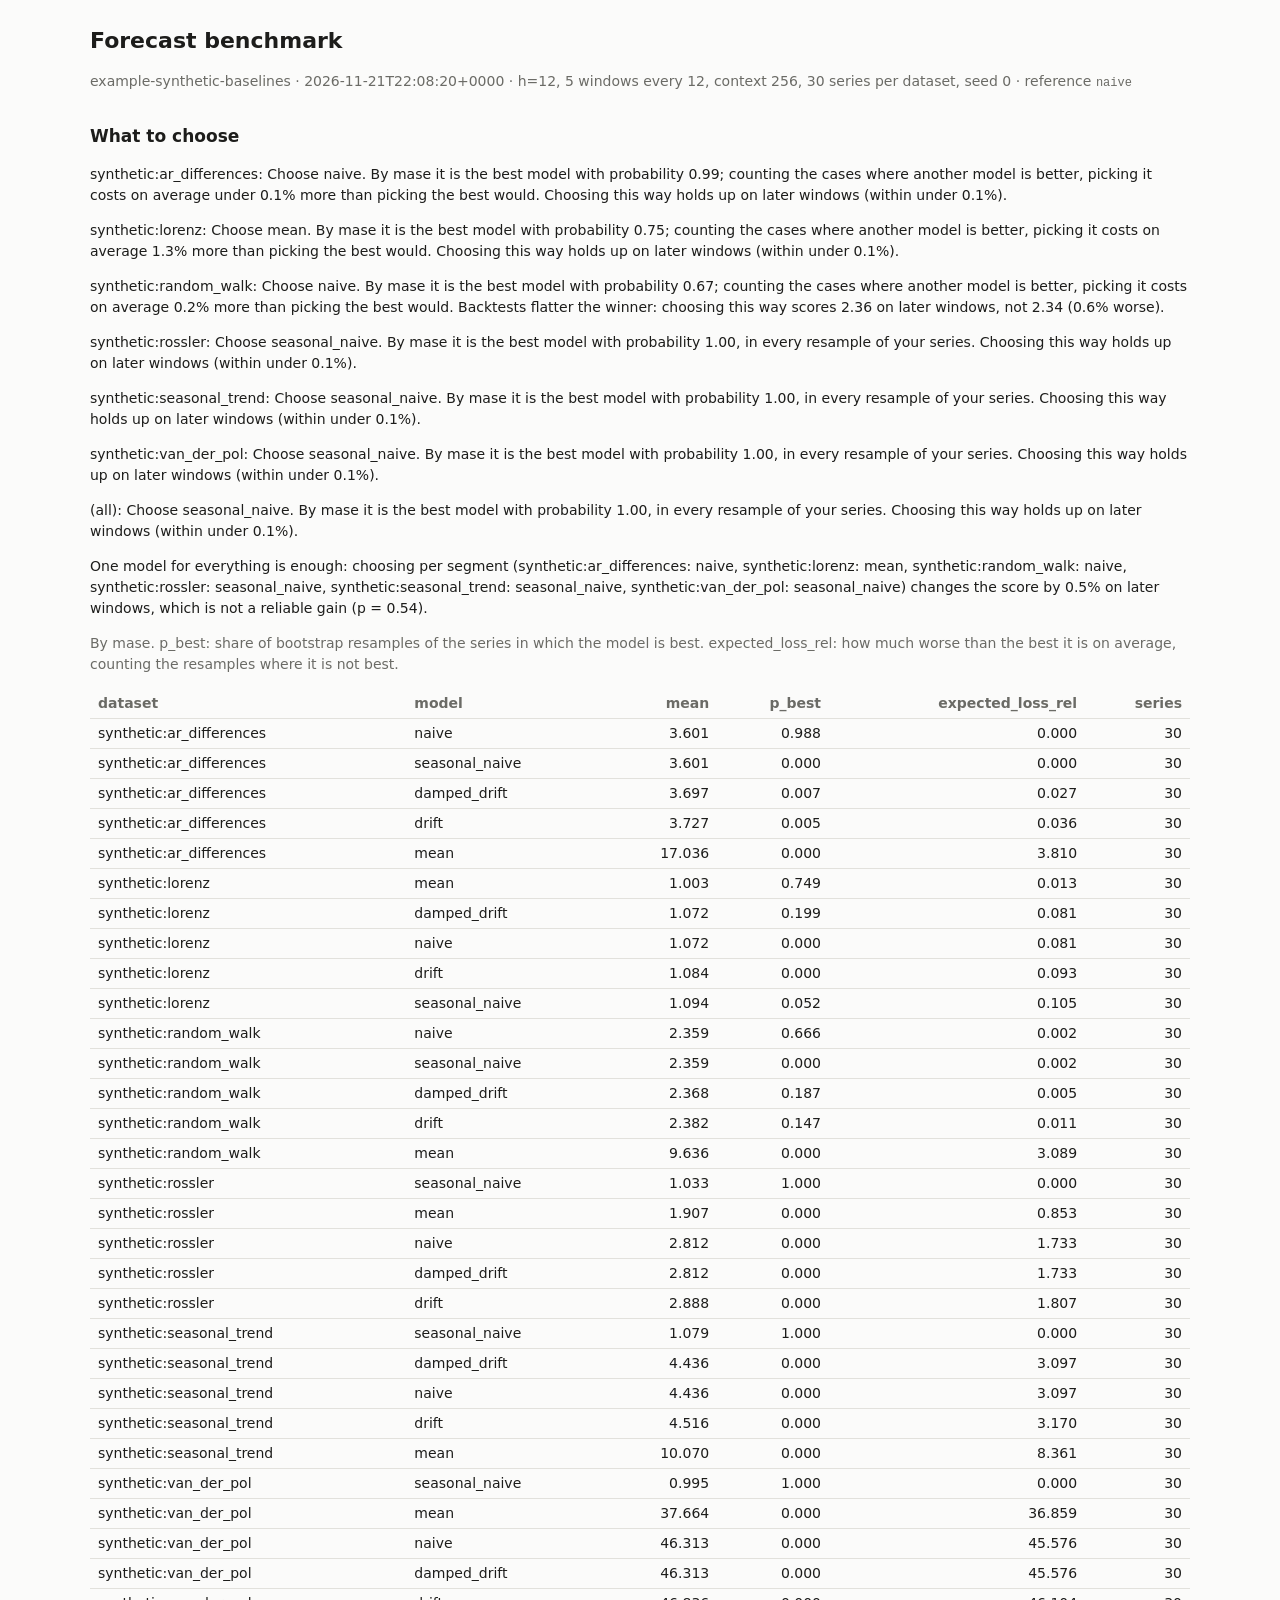
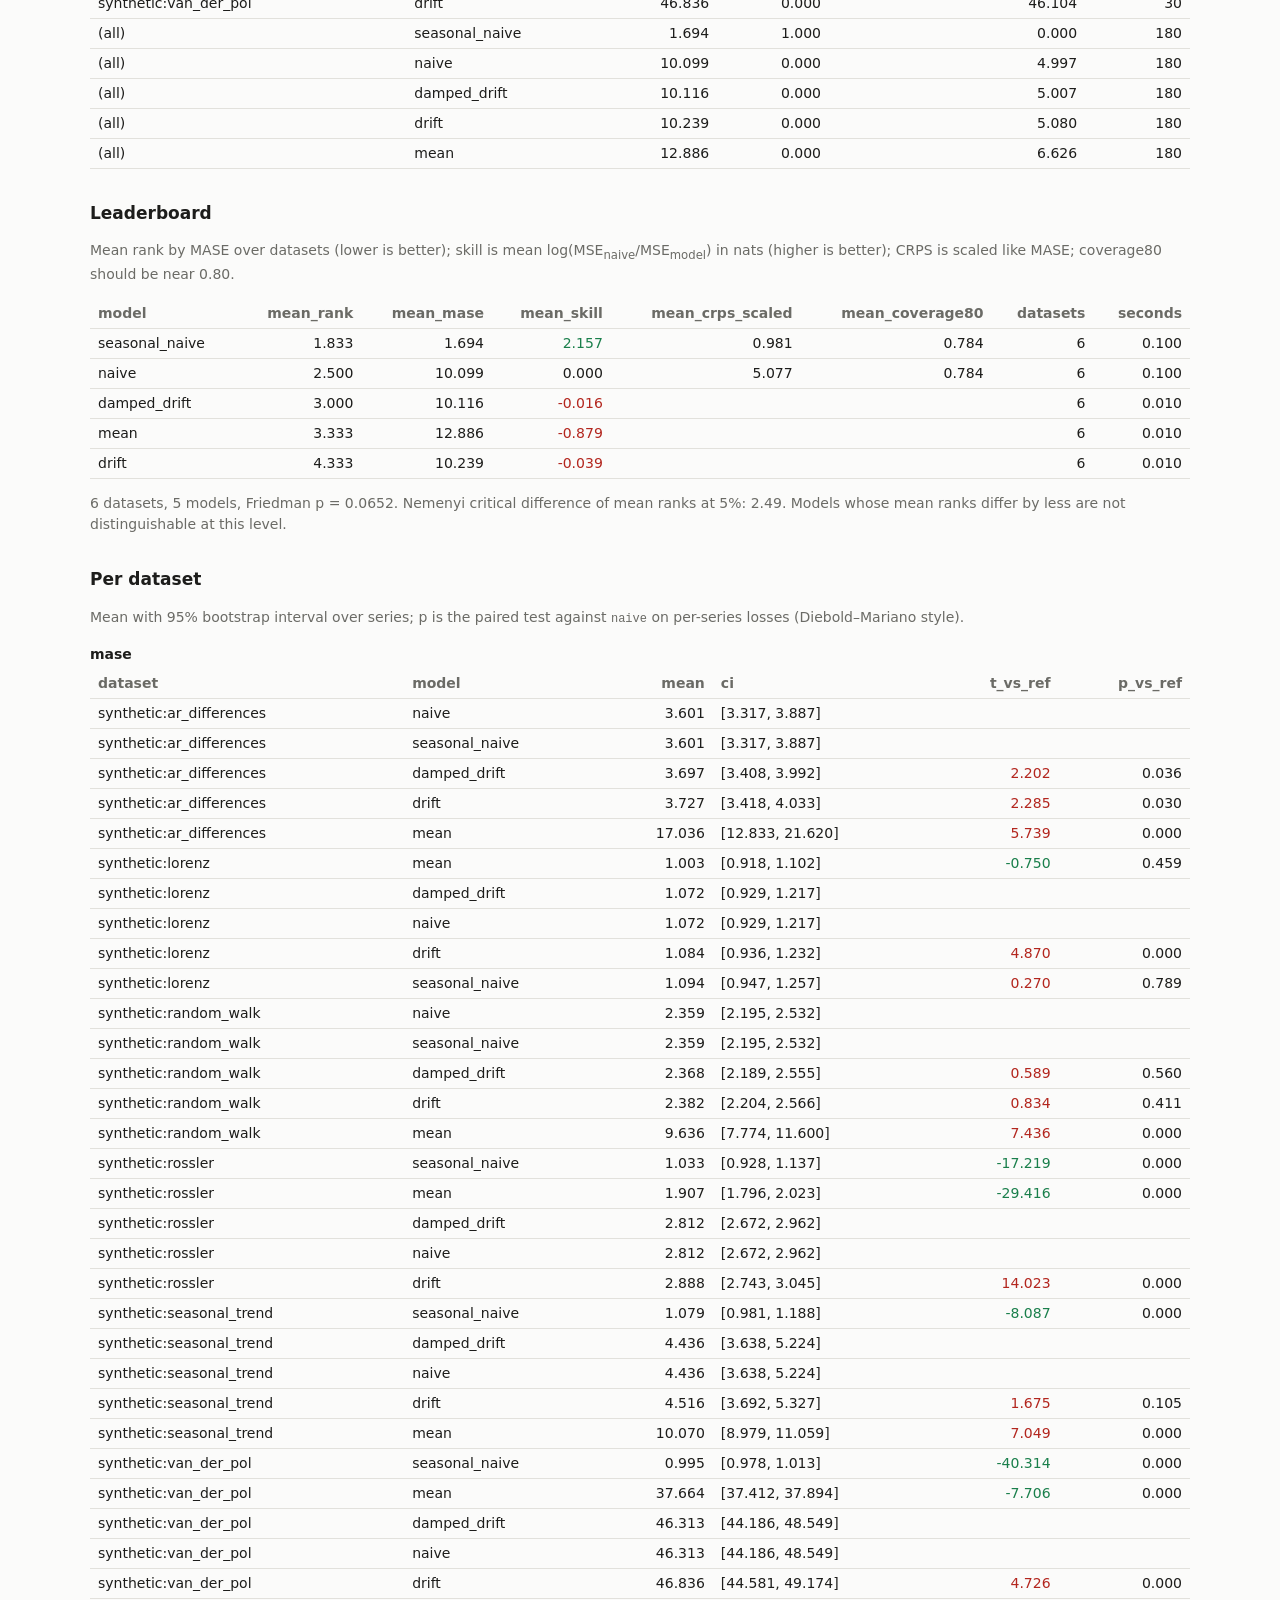
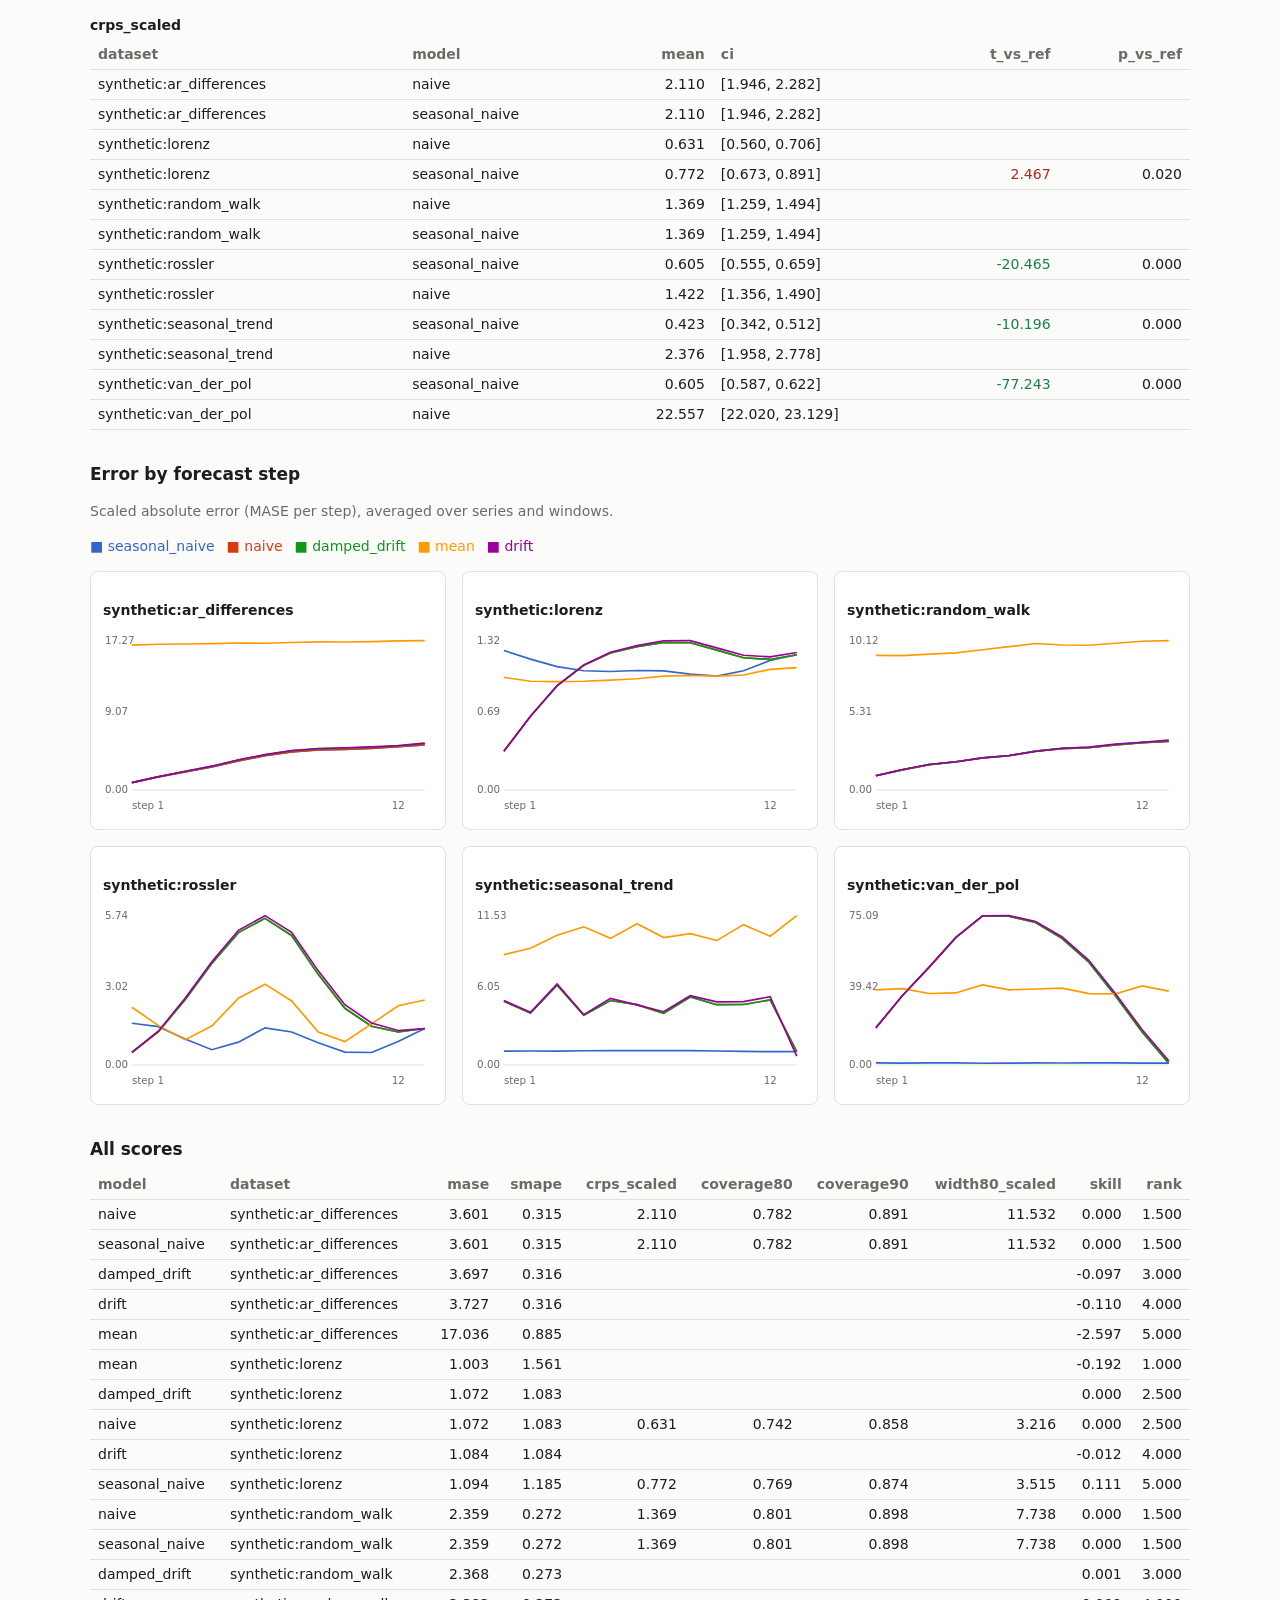
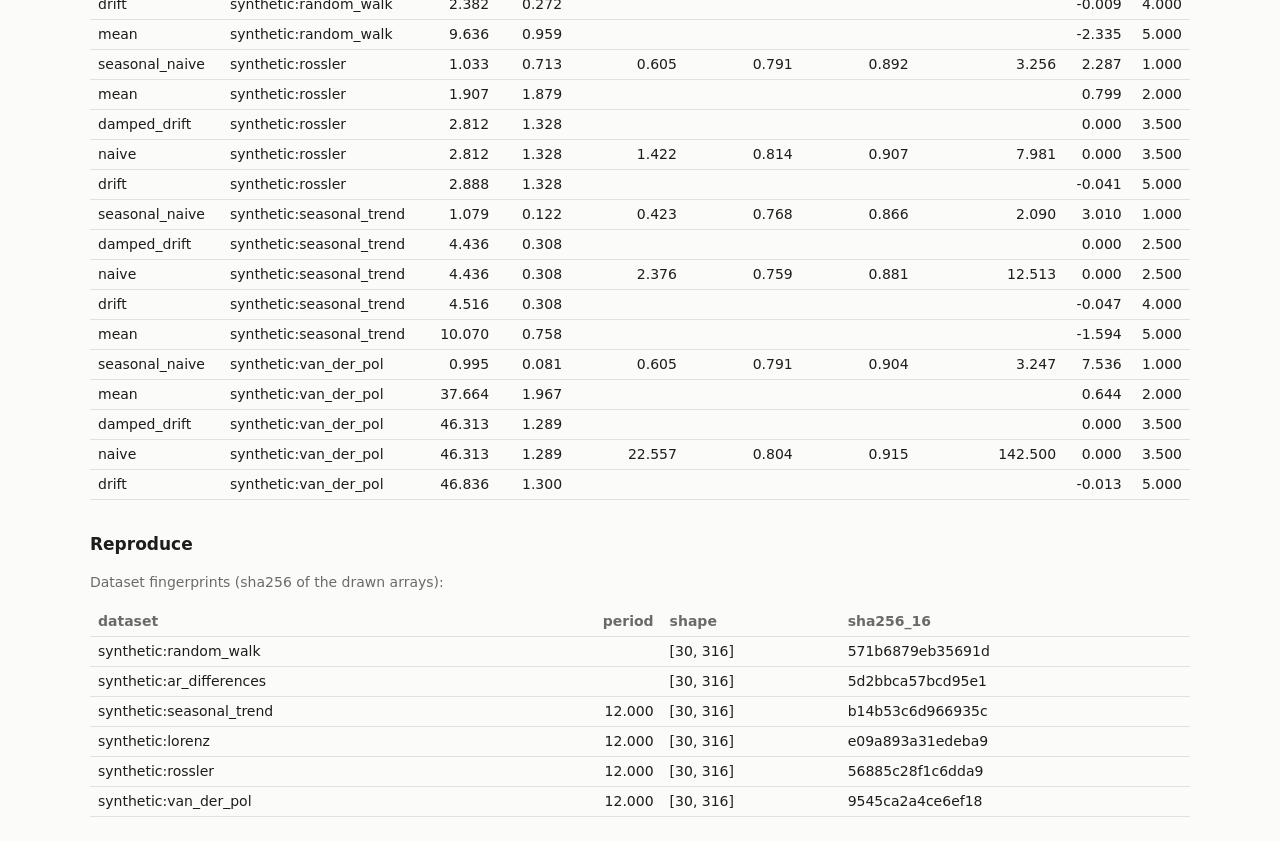
==== commit c15d5ce6: "Help people choose a forecast: probability of best, winner's curse, segments, your own cost Every ev" ====
--- a/results/example-synthetic-baselines/report.html
+++ b/results/example-synthetic-baselines/report.html
@@ -13,9 +13,12 @@
 svg text{fill:var(--muted);font-size:10px}.legend span{display:inline-block;margin-right:12px}
 td.txt,th.txt{text-align:left}code{font-size:12px}a{color:var(--s1)}
 </style></head><body>
-<h1>Forecast benchmark</h1><p class=muted>example-synthetic-baselines · 2026-11-21T20:21:28+0000 · h=12, 5 windows every 12, context 256, 30 series per dataset, seed 0 · reference <code>naive</code></p>
+<h1>Forecast benchmark</h1><p class=muted>example-synthetic-baselines · 2026-11-21T22:08:20+0000 · h=12, 5 windows every 12, context 256, 30 series per dataset, seed 0 · reference <code>naive</code></p>
+<h2>What to choose</h2><p>synthetic:ar_differences: Choose naive. By mase it is the best model with probability 0.99; counting the cases where another model is better, picking it costs on average under 0.1% more than picking the best would. Choosing this way holds up on later windows (within under 0.1%).</p><p>synthetic:lorenz: Choose mean. By mase it is the best model with probability 0.75; counting the cases where another model is better, picking it costs on average 1.3% more than picking the best would. Choosing this way holds up on later windows (within under 0.1%).</p><p>synthetic:random_walk: Choose naive. By mase it is the best model with probability 0.67; counting the cases where another model is better, picking it costs on average 0.2% more than picking the best would. Backtests flatter the winner: choosing this way scores 2.36 on later windows, not 2.34 (0.6% worse).</p><p>synthetic:rossler: Choose seasonal_naive. By mase it is the best model with probability 1.00, in every resample of your series. Choosing this way holds up on later windows (within under 0.1%).</p><p>synthetic:seasonal_trend: Choose seasonal_naive. By mase it is the best model with probability 1.00, in every resample of your series. Choosing this way holds up on later windows (within under 0.1%).</p><p>synthetic:van_der_pol: Choose seasonal_naive. By mase it is the best model with probability 1.00, in every resample of your series. Choosing this way holds up on later windows (within under 0.1%).</p><p>(all): Choose seasonal_naive. By mase it is the best model with probability 1.00, in every resample of your series. Choosing this way holds up on later windows (within under 0.1%).</p><p>One model for everything is enough: choosing per segment (synthetic:ar_differences: naive, synthetic:lorenz: mean, synthetic:random_walk: naive, synthetic:rossler: seasonal_naive, synthetic:seasonal_trend: seasonal_naive, synthetic:van_der_pol: seasonal_naive) changes the score by 0.5% on later windows, which is not a reliable gain (p = 0.54).</p>
+<p class=muted>By mase. p_best: share of bootstrap resamples of the series in which the model is best. expected_loss_rel: how much worse than the best it is on average, counting the resamples where it is not best.</p>
+<div class="wrap"><table><thead><tr><th class="txt">dataset</th><th class="txt">model</th><th class="">mean</th><th class="">p_best</th><th class="">expected_loss_rel</th><th class="">series</th></tr></thead><tbody><tr><td class="txt">synthetic:ar_differences</td><td class="txt">naive</td><td class="">3.601</td><td class="">0.988</td><td class="">0.000</td><td class="">30</td></tr><tr><td class="txt">synthetic:ar_differences</td><td class="txt">seasonal_naive</td><td class="">3.601</td><td class="">0.000</td><td class="">0.000</td><td class="">30</td></tr><tr><td class="txt">synthetic:ar_differences</td><td class="txt">damped_drift</td><td class="">3.697</td><td class="">0.007</td><td class="">0.027</td><td class="">30</td></tr><tr><td class="txt">synthetic:ar_differences</td><td class="txt">drift</td><td class="">3.727</td><td class="">0.005</td><td class="">0.036</td><td class="">30</td></tr><tr><td class="txt">synthetic:ar_differences</td><td class="txt">mean</td><td class="">17.036</td><td class="">0.000</td><td class="">3.810</td><td class="">30</td></tr><tr><td class="txt">synthetic:lorenz</td><td class="txt">mean</td><td class="">1.003</td><td class="">0.749</td><td class="">0.013</td><td class="">30</td></tr><tr><td class="txt">synthetic:lorenz</td><td class="txt">damped_drift</td><td class="">1.072</td><td class="">0.199</td><td class="">0.081</td><td class="">30</td></tr><tr><td class="txt">synthetic:lorenz</td><td class="txt">naive</td><td class="">1.072</td><td class="">0.000</td><td class="">0.081</td><td class="">30</td></tr><tr><td class="txt">synthetic:lorenz</td><td class="txt">drift</td><td class="">1.084</td><td class="">0.000</td><td class="">0.093</td><td class="">30</td></tr><tr><td class="txt">synthetic:lorenz</td><td class="txt">seasonal_naive</td><td class="">1.094</td><td class="">0.052</td><td class="">0.105</td><td class="">30</td></tr><tr><td class="txt">synthetic:random_walk</td><td class="txt">naive</td><td class="">2.359</td><td class="">0.666</td><td class="">0.002</td><td class="">30</td></tr><tr><td class="txt">synthetic:random_walk</td><td class="txt">seasonal_naive</td><td class="">2.359</td><td class="">0.000</td><td class="">0.002</td><td class="">30</td></tr><tr><td class="txt">synthetic:random_walk</td><td class="txt">damped_drift</td><td class="">2.368</td><td class="">0.187</td><td class="">0.005</td><td class="">30</td></tr><tr><td class="txt">synthetic:random_walk</td><td class="txt">drift</td><td class="">2.382</td><td class="">0.147</td><td class="">0.011</td><td class="">30</td></tr><tr><td class="txt">synthetic:random_walk</td><td class="txt">mean</td><td class="">9.636</td><td class="">0.000</td><td class="">3.089</td><td class="">30</td></tr><tr><td class="txt">synthetic:rossler</td><td class="txt">seasonal_naive</td><td class="">1.033</td><td class="">1.000</td><td class="">0.000</td><td class="">30</td></tr><tr><td class="txt">synthetic:rossler</td><td class="txt">mean</td><td class="">1.907</td><td class="">0.000</td><td class="">0.853</td><td class="">30</td></tr><tr><td class="txt">synthetic:rossler</td><td class="txt">naive</td><td class="">2.812</td><td class="">0.000</td><td class="">1.733</td><td class="">30</td></tr><tr><td class="txt">synthetic:rossler</td><td class="txt">damped_drift</td><td class="">2.812</td><td class="">0.000</td><td class="">1.733</td><td class="">30</td></tr><tr><td class="txt">synthetic:rossler</td><td class="txt">drift</td><td class="">2.888</td><td class="">0.000</td><td class="">1.807</td><td class="">30</td></tr><tr><td class="txt">synthetic:seasonal_trend</td><td class="txt">seasonal_naive</td><td class="">1.079</td><td class="">1.000</td><td class="">0.000</td><td class="">30</td></tr><tr><td class="txt">synthetic:seasonal_trend</td><td class="txt">damped_drift</td><td class="">4.436</td><td class="">0.000</td><td class="">3.097</td><td class="">30</td></tr><tr><td class="txt">synthetic:seasonal_trend</td><td class="txt">naive</td><td class="">4.436</td><td class="">0.000</td><td class="">3.097</td><td class="">30</td></tr><tr><td class="txt">synthetic:seasonal_trend</td><td class="txt">drift</td><td class="">4.516</td><td class="">0.000</td><td class="">3.170</td><td class="">30</td></tr><tr><td class="txt">synthetic:seasonal_trend</td><td class="txt">mean</td><td class="">10.070</td><td class="">0.000</td><td class="">8.361</td><td class="">30</td></tr><tr><td class="txt">synthetic:van_der_pol</td><td class="txt">seasonal_naive</td><td class="">0.995</td><td class="">1.000</td><td class="">0.000</td><td class="">30</td></tr><tr><td class="txt">synthetic:van_der_pol</td><td class="txt">mean</td><td class="">37.664</td><td class="">0.000</td><td class="">36.859</td><td class="">30</td></tr><tr><td class="txt">synthetic:van_der_pol</td><td class="txt">naive</td><td class="">46.313</td><td class="">0.000</td><td class="">45.576</td><td class="">30</td></tr><tr><td class="txt">synthetic:van_der_pol</td><td class="txt">damped_drift</td><td class="">46.313</td><td class="">0.000</td><td class="">45.576</td><td class="">30</td></tr><tr><td class="txt">synthetic:van_der_pol</td><td class="txt">drift</td><td class="">46.836</td><td class="">0.000</td><td class="">46.104</td><td class="">30</td></tr><tr><td class="txt">(all)</td><td class="txt">seasonal_naive</td><td class="">1.694</td><td class="">1.000</td><td class="">0.000</td><td class="">180</td></tr><tr><td class="txt">(all)</td><td class="txt">naive</td><td class="">10.099</td><td class="">0.000</td><td class="">4.997</td><td class="">180</td></tr><tr><td class="txt">(all)</td><td class="txt">damped_drift</td><td class="">10.116</td><td class="">0.000</td><td class="">5.007</td><td class="">180</td></tr><tr><td class="txt">(all)</td><td class="txt">drift</td><td class="">10.239</td><td class="">0.000</td><td class="">5.080</td><td class="">180</td></tr><tr><td class="txt">(all)</td><td class="txt">mean</td><td class="">12.886</td><td class="">0.000</td><td class="">6.626</td><td class="">180</td></tr></tbody></table></div>
 <h2>Leaderboard</h2><p class=muted>Mean rank by MASE over datasets (lower is better); skill is mean log(MSE<sub>naive</sub>/MSE<sub>model</sub>) in nats (higher is better); CRPS is scaled like MASE; coverage80 should be near 0.80.</p>
-<div class="wrap"><table><thead><tr><th class="txt">model</th><th class="">mean_rank</th><th class="">mean_mase</th><th class="">mean_skill</th><th class="">mean_crps_scaled</th><th class="">mean_coverage80</th><th class="">datasets</th><th class="">seconds</th></tr></thead><tbody><tr><td class="txt">seasonal_naive</td><td class="">1.833</td><td class="">1.694</td><td class="good">2.157</td><td class="">0.981</td><td class="">0.784</td><td class="">6</td><td class="">0.090</td></tr><tr><td class="txt">naive</td><td class="">2.500</td><td class="">10.099</td><td class="">0.000</td><td class="">5.077</td><td class="">0.784</td><td class="">6</td><td class="">0.100</td></tr><tr><td class="txt">damped_drift</td><td class="">3.000</td><td class="">10.116</td><td class="bad">-0.016</td><td class=""></td><td class=""></td><td class="">6</td><td class="">0.010</td></tr><tr><td class="txt">mean</td><td class="">3.333</td><td class="">12.886</td><td class="bad">-0.879</td><td class=""></td><td class=""></td><td class="">6</td><td class="">0.010</td></tr><tr><td class="txt">drift</td><td class="">4.333</td><td class="">10.239</td><td class="bad">-0.039</td><td class=""></td><td class=""></td><td class="">6</td><td class="">0.010</td></tr></tbody></table></div>
+<div class="wrap"><table><thead><tr><th class="txt">model</th><th class="">mean_rank</th><th class="">mean_mase</th><th class="">mean_skill</th><th class="">mean_crps_scaled</th><th class="">mean_coverage80</th><th class="">datasets</th><th class="">seconds</th></tr></thead><tbody><tr><td class="txt">seasonal_naive</td><td class="">1.833</td><td class="">1.694</td><td class="good">2.157</td><td class="">0.981</td><td class="">0.784</td><td class="">6</td><td class="">0.100</td></tr><tr><td class="txt">naive</td><td class="">2.500</td><td class="">10.099</td><td class="">0.000</td><td class="">5.077</td><td class="">0.784</td><td class="">6</td><td class="">0.100</td></tr><tr><td class="txt">damped_drift</td><td class="">3.000</td><td class="">10.116</td><td class="bad">-0.016</td><td class=""></td><td class=""></td><td class="">6</td><td class="">0.010</td></tr><tr><td class="txt">mean</td><td class="">3.333</td><td class="">12.886</td><td class="bad">-0.879</td><td class=""></td><td class=""></td><td class="">6</td><td class="">0.010</td></tr><tr><td class="txt">drift</td><td class="">4.333</td><td class="">10.239</td><td class="bad">-0.039</td><td class=""></td><td class=""></td><td class="">6</td><td class="">0.010</td></tr></tbody></table></div>
 <p class=muted>6 datasets, 5 models, Friedman p = 0.0652. Nemenyi critical difference of mean ranks at 5%: 2.49. Models whose mean ranks differ by less are not distinguishable at this level.</p>
 <h2>Per dataset</h2><p class=muted>Mean with 95% bootstrap interval over series; p is the paired test against <code>naive</code> on per-series losses (Diebold–Mariano style).</p>
 <h3>mase</h3><div class="wrap"><table><thead><tr><th class="txt">dataset</th><th class="txt">model</th><th class="">mean</th><th class="txt">ci</th><th class="">t_vs_ref</th><th class="">p_vs_ref</th></tr></thead><tbody><tr><td class="txt">synthetic:ar_differences</td><td class="txt">naive</td><td class="">3.601</td><td class="txt">[3.317, 3.887]</td><td class=""></td><td class=""></td></tr><tr><td class="txt">synthetic:ar_differences</td><td class="txt">seasonal_naive</td><td class="">3.601</td><td class="txt">[3.317, 3.887]</td><td class=""></td><td class=""></td></tr><tr><td class="txt">synthetic:ar_differences</td><td class="txt">damped_drift</td><td class="">3.697</td><td class="txt">[3.408, 3.992]</td><td class="bad">2.202</td><td class="">0.036</td></tr><tr><td class="txt">synthetic:ar_differences</td><td class="txt">drift</td><td class="">3.727</td><td class="txt">[3.418, 4.033]</td><td class="bad">2.285</td><td class="">0.030</td></tr><tr><td class="txt">synthetic:ar_differences</td><td class="txt">mean</td><td class="">17.036</td><td class="txt">[12.833, 21.620]</td><td class="bad">5.739</td><td class="">0.000</td></tr><tr><td class="txt">synthetic:lorenz</td><td class="txt">mean</td><td class="">1.003</td><td class="txt">[0.918, 1.102]</td><td class="good">-0.750</td><td class="">0.459</td></tr><tr><td class="txt">synthetic:lorenz</td><td class="txt">damped_drift</td><td class="">1.072</td><td class="txt">[0.929, 1.217]</td><td class=""></td><td class=""></td></tr><tr><td class="txt">synthetic:lorenz</td><td class="txt">naive</td><td class="">1.072</td><td class="txt">[0.929, 1.217]</td><td class=""></td><td class=""></td></tr><tr><td class="txt">synthetic:lorenz</td><td class="txt">drift</td><td class="">1.084</td><td class="txt">[0.936, 1.232]</td><td class="bad">4.870</td><td class="">0.000</td></tr><tr><td class="txt">synthetic:lorenz</td><td class="txt">seasonal_naive</td><td class="">1.094</td><td class="txt">[0.947, 1.257]</td><td class="bad">0.270</td><td class="">0.789</td></tr><tr><td class="txt">synthetic:random_walk</td><td class="txt">naive</td><td class="">2.359</td><td class="txt">[2.195, 2.532]</td><td class=""></td><td class=""></td></tr><tr><td class="txt">synthetic:random_walk</td><td class="txt">seasonal_naive</td><td class="">2.359</td><td class="txt">[2.195, 2.532]</td><td class=""></td><td class=""></td></tr><tr><td class="txt">synthetic:random_walk</td><td class="txt">damped_drift</td><td class="">2.368</td><td class="txt">[2.189, 2.555]</td><td class="bad">0.589</td><td class="">0.560</td></tr><tr><td class="txt">synthetic:random_walk</td><td class="txt">drift</td><td class="">2.382</td><td class="txt">[2.204, 2.566]</td><td class="bad">0.834</td><td class="">0.411</td></tr><tr><td class="txt">synthetic:random_walk</td><td class="txt">mean</td><td class="">9.636</td><td class="txt">[7.774, 11.600]</td><td class="bad">7.436</td><td class="">0.000</td></tr><tr><td class="txt">synthetic:rossler</td><td class="txt">seasonal_naive</td><td class="">1.033</td><td class="txt">[0.928, 1.137]</td><td class="good">-17.219</td><td class="">0.000</td></tr><tr><td class="txt">synthetic:rossler</td><td class="txt">mean</td><td class="">1.907</td><td class="txt">[1.796, 2.023]</td><td class="good">-29.416</td><td class="">0.000</td></tr><tr><td class="txt">synthetic:rossler</td><td class="txt">damped_drift</td><td class="">2.812</td><td class="txt">[2.672, 2.962]</td><td class=""></td><td class=""></td></tr><tr><td class="txt">synthetic:rossler</td><td class="txt">naive</td><td class="">2.812</td><td class="txt">[2.672, 2.962]</td><td class=""></td><td class=""></td></tr><tr><td class="txt">synthetic:rossler</td><td class="txt">drift</td><td class="">2.888</td><td class="txt">[2.743, 3.045]</td><td class="bad">14.023</td><td class="">0.000</td></tr><tr><td class="txt">synthetic:seasonal_trend</td><td class="txt">seasonal_naive</td><td class="">1.079</td><td class="txt">[0.981, 1.188]</td><td class="good">-8.087</td><td class="">0.000</td></tr><tr><td class="txt">synthetic:seasonal_trend</td><td class="txt">damped_drift</td><td class="">4.436</td><td class="txt">[3.638, 5.224]</td><td class=""></td><td class=""></td></tr><tr><td class="txt">synthetic:seasonal_trend</td><td class="txt">naive</td><td class="">4.436</td><td class="txt">[3.638, 5.224]</td><td class=""></td><td class=""></td></tr><tr><td class="txt">synthetic:seasonal_trend</td><td class="txt">drift</td><td class="">4.516</td><td class="txt">[3.692, 5.327]</td><td class="bad">1.675</td><td class="">0.105</td></tr><tr><td class="txt">synthetic:seasonal_trend</td><td class="txt">mean</td><td class="">10.070</td><td class="txt">[8.979, 11.059]</td><td class="bad">7.049</td><td class="">0.000</td></tr><tr><td class="txt">synthetic:van_der_pol</td><td class="txt">seasonal_naive</td><td class="">0.995</td><td class="txt">[0.978, 1.013]</td><td class="good">-40.314</td><td class="">0.000</td></tr><tr><td class="txt">synthetic:van_der_pol</td><td class="txt">mean</td><td class="">37.664</td><td class="txt">[37.412, 37.894]</td><td class="good">-7.706</td><td class="">0.000</td></tr><tr><td class="txt">synthetic:van_der_pol</td><td class="txt">damped_drift</td><td class="">46.313</td><td class="txt">[44.186, 48.549]</td><td class=""></td><td class=""></td></tr><tr><td class="txt">synthetic:van_der_pol</td><td class="txt">naive</td><td class="">46.313</td><td class="txt">[44.186, 48.549]</td><td class=""></td><td class=""></td></tr><tr><td class="txt">synthetic:van_der_pol</td><td class="txt">drift</td><td class="">46.836</td><td class="txt">[44.581, 49.174]</td><td class="bad">4.726</td><td class="">0.000</td></tr></tbody></table></div>
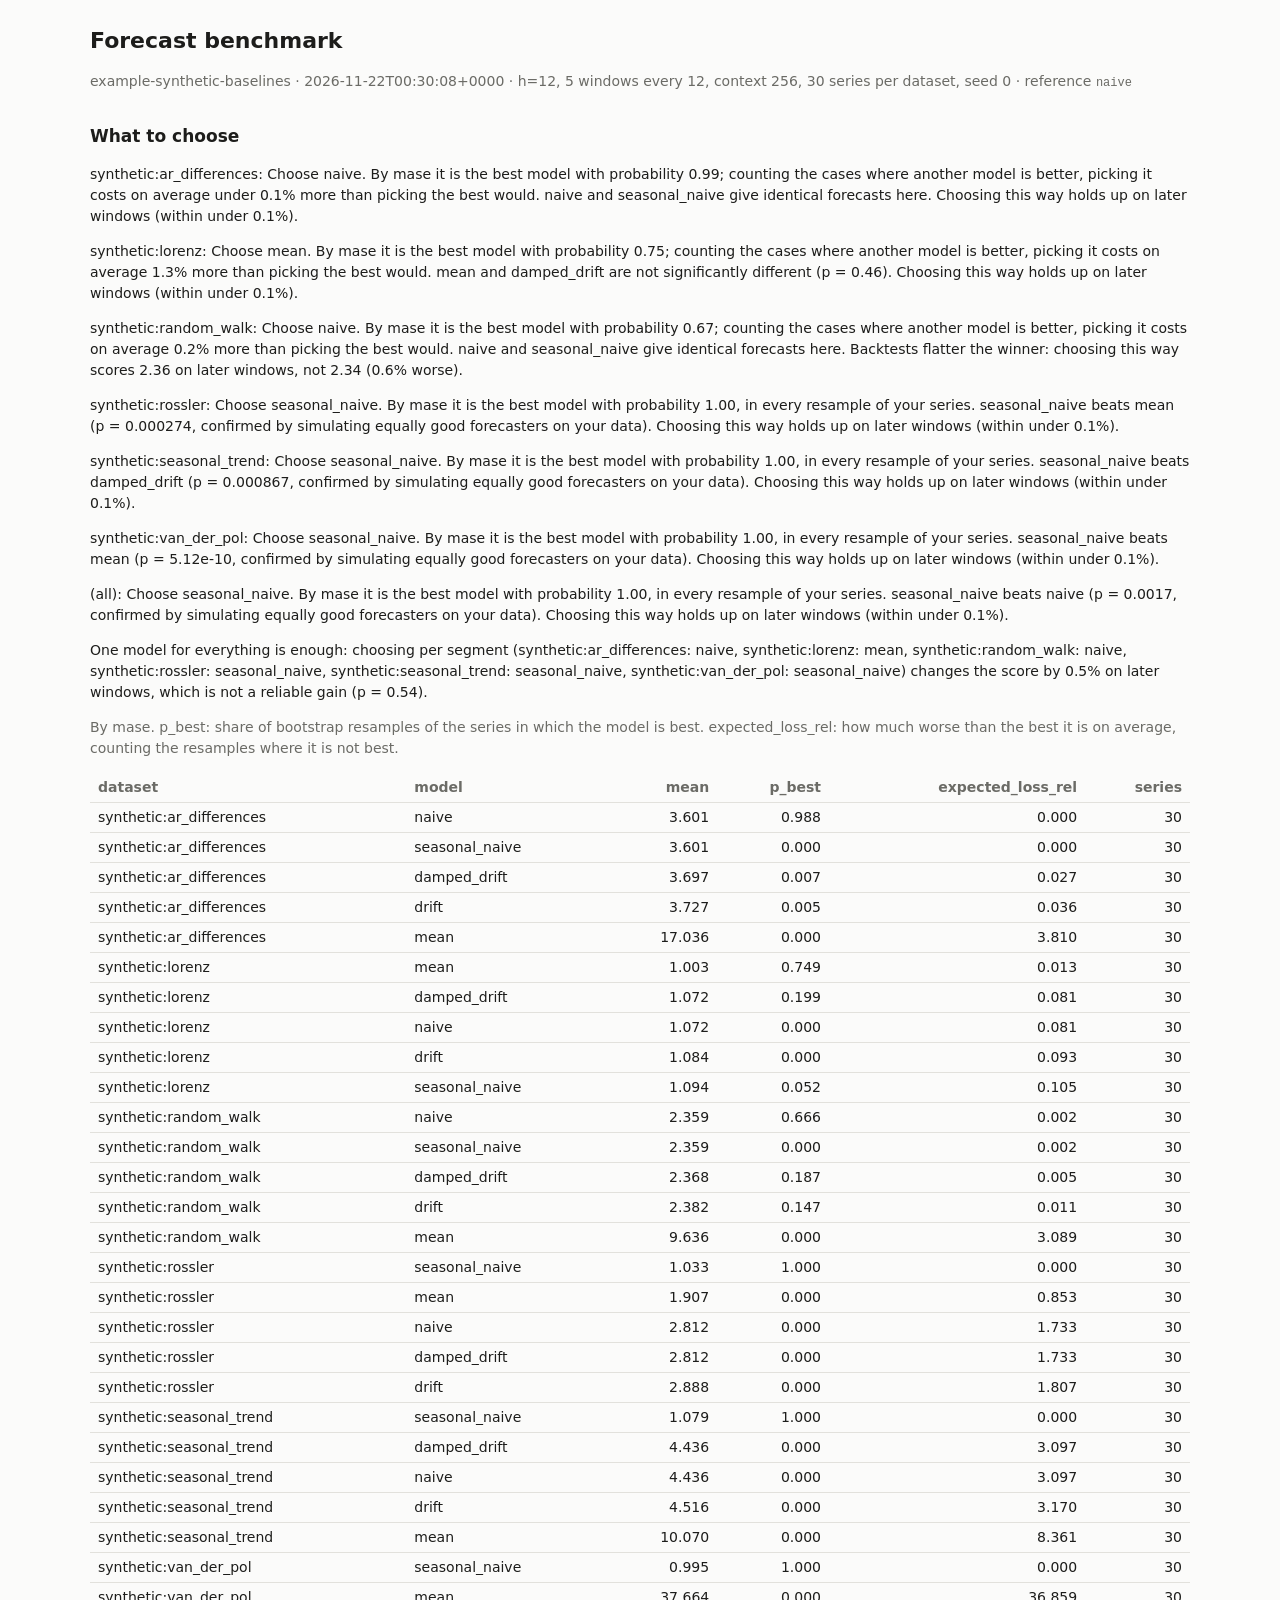
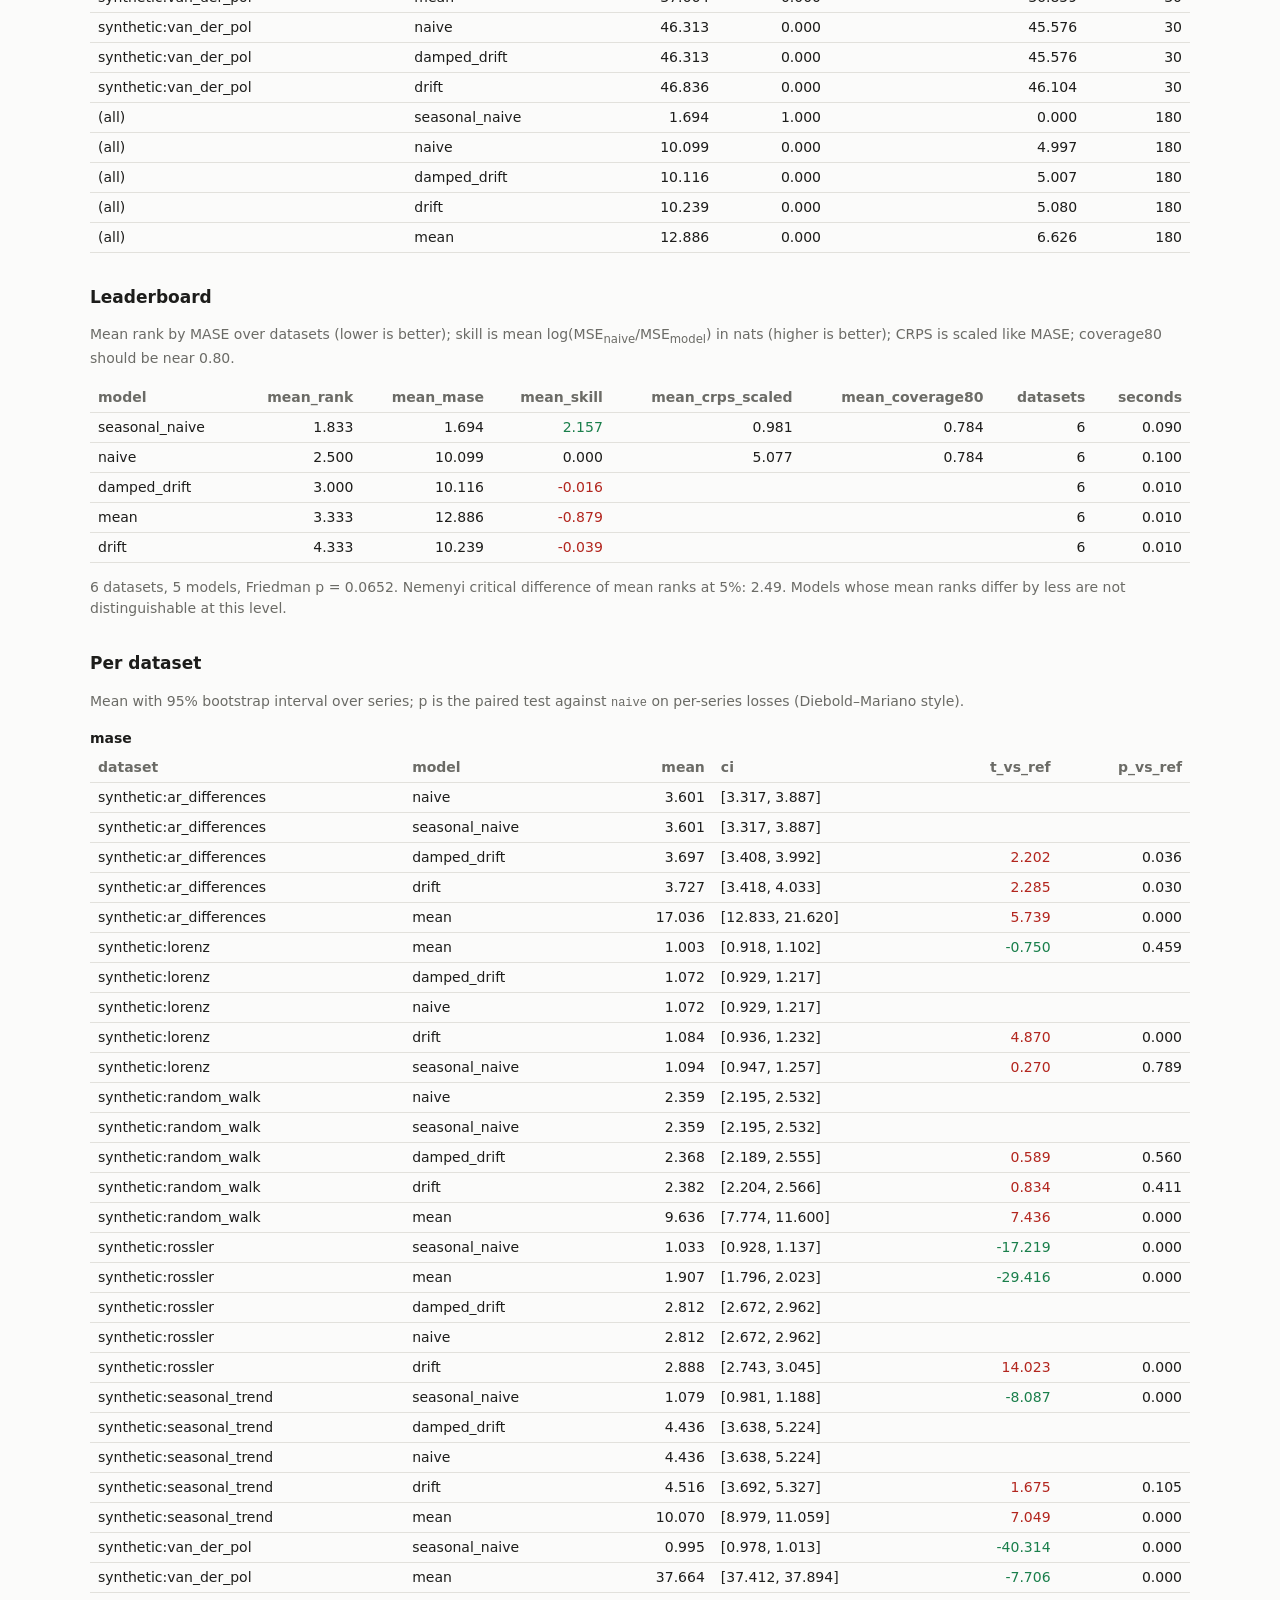
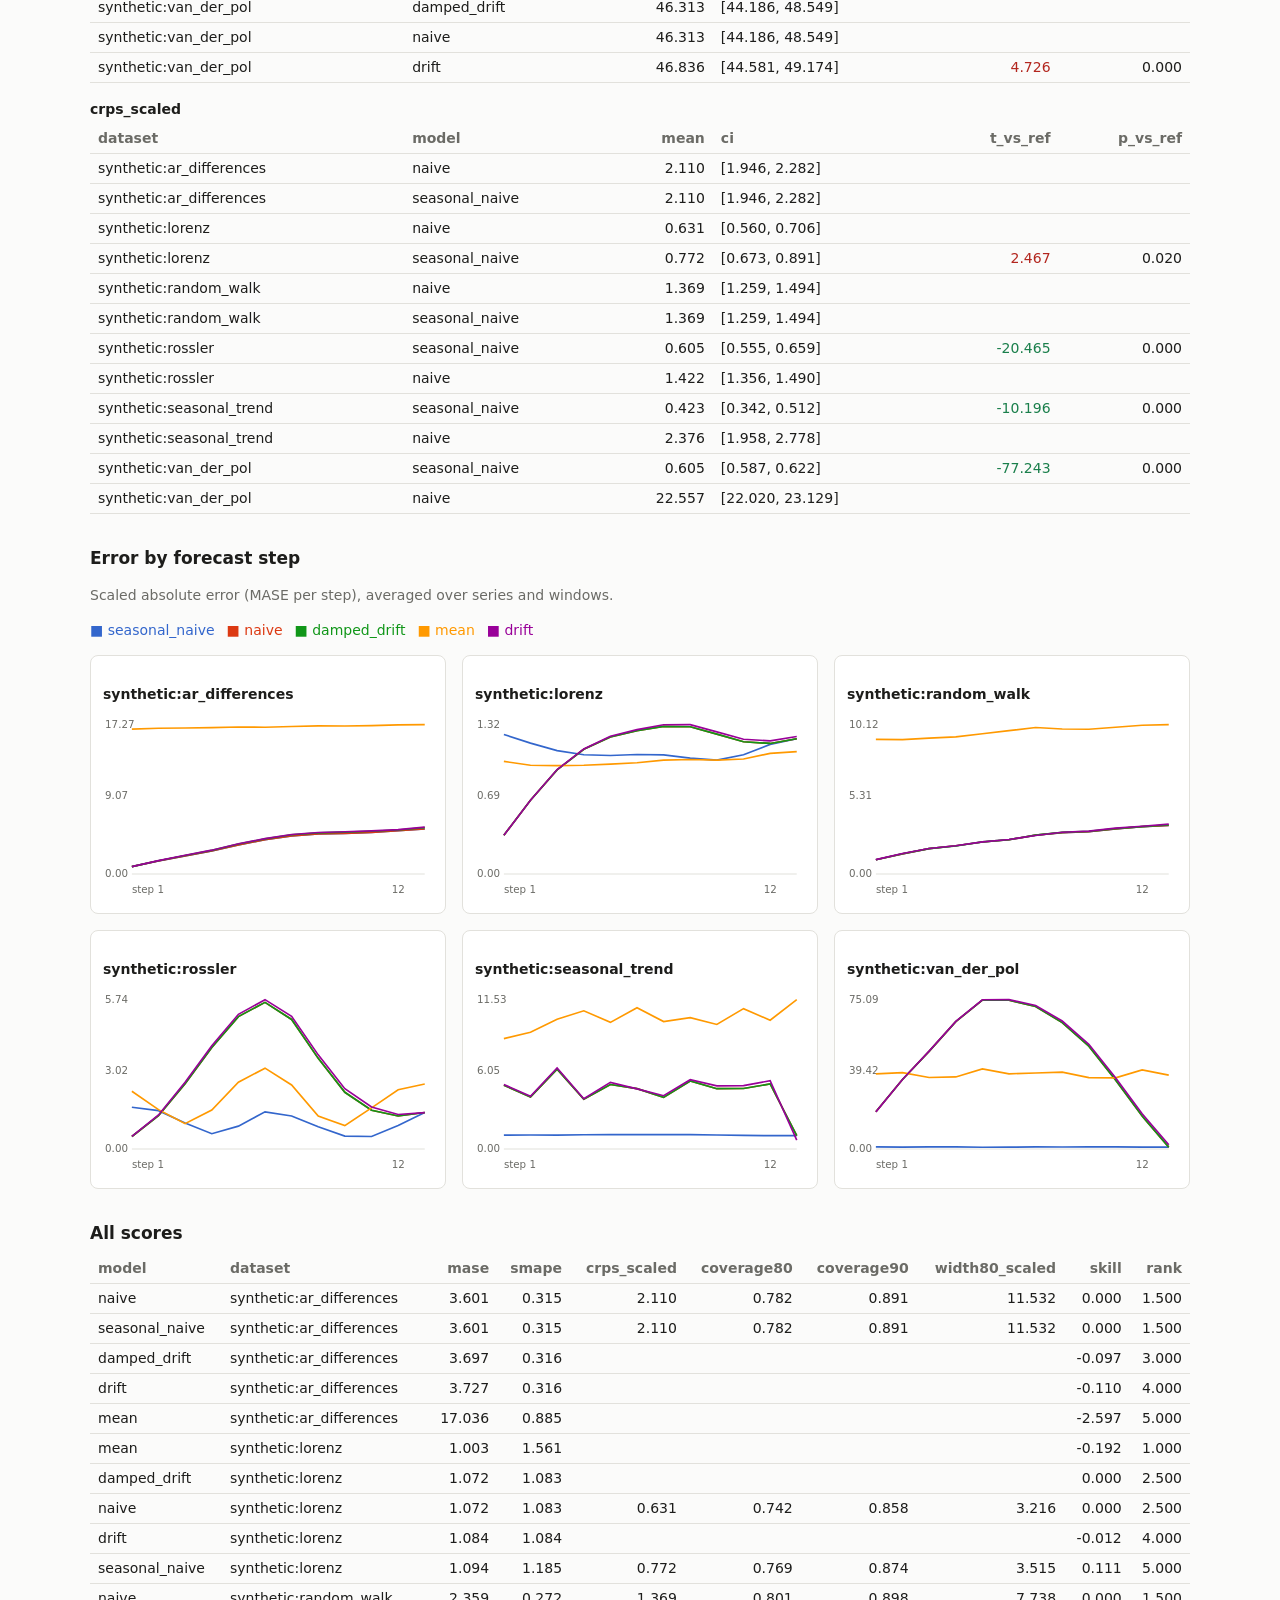
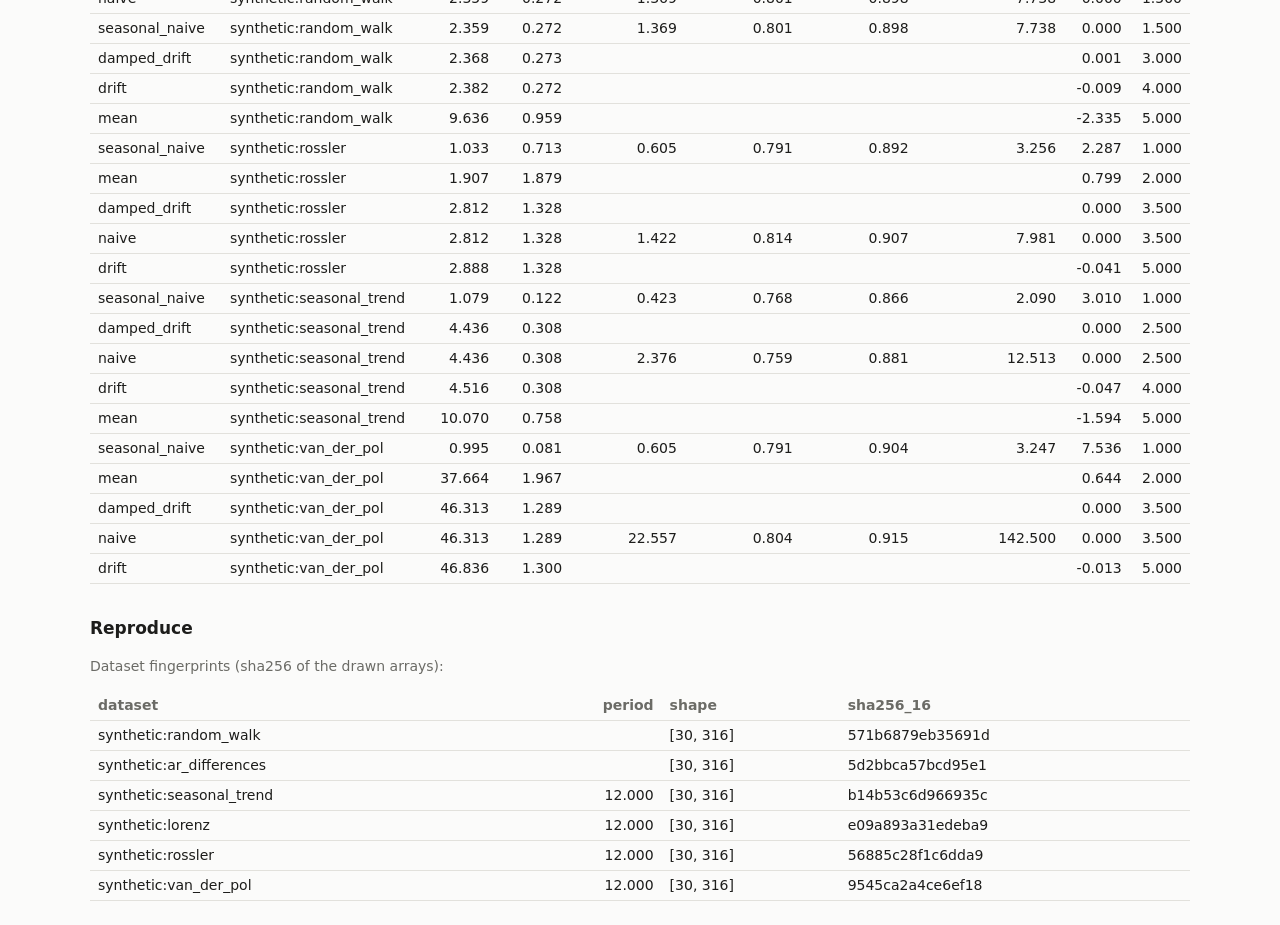
==== commit cc70dadd: "Missing values, a named sMAPE convention, verified claims, settings diff and pre-flight checks - Mis" ====
--- a/results/example-synthetic-baselines/report.html
+++ b/results/example-synthetic-baselines/report.html
@@ -13,12 +13,12 @@
 svg text{fill:var(--muted);font-size:10px}.legend span{display:inline-block;margin-right:12px}
 td.txt,th.txt{text-align:left}code{font-size:12px}a{color:var(--s1)}
 </style></head><body>
-<h1>Forecast benchmark</h1><p class=muted>example-synthetic-baselines · 2026-11-21T22:08:20+0000 · h=12, 5 windows every 12, context 256, 30 series per dataset, seed 0 · reference <code>naive</code></p>
-<h2>What to choose</h2><p>synthetic:ar_differences: Choose naive. By mase it is the best model with probability 0.99; counting the cases where another model is better, picking it costs on average under 0.1% more than picking the best would. Choosing this way holds up on later windows (within under 0.1%).</p><p>synthetic:lorenz: Choose mean. By mase it is the best model with probability 0.75; counting the cases where another model is better, picking it costs on average 1.3% more than picking the best would. Choosing this way holds up on later windows (within under 0.1%).</p><p>synthetic:random_walk: Choose naive. By mase it is the best model with probability 0.67; counting the cases where another model is better, picking it costs on average 0.2% more than picking the best would. Backtests flatter the winner: choosing this way scores 2.36 on later windows, not 2.34 (0.6% worse).</p><p>synthetic:rossler: Choose seasonal_naive. By mase it is the best model with probability 1.00, in every resample of your series. Choosing this way holds up on later windows (within under 0.1%).</p><p>synthetic:seasonal_trend: Choose seasonal_naive. By mase it is the best model with probability 1.00, in every resample of your series. Choosing this way holds up on later windows (within under 0.1%).</p><p>synthetic:van_der_pol: Choose seasonal_naive. By mase it is the best model with probability 1.00, in every resample of your series. Choosing this way holds up on later windows (within under 0.1%).</p><p>(all): Choose seasonal_naive. By mase it is the best model with probability 1.00, in every resample of your series. Choosing this way holds up on later windows (within under 0.1%).</p><p>One model for everything is enough: choosing per segment (synthetic:ar_differences: naive, synthetic:lorenz: mean, synthetic:random_walk: naive, synthetic:rossler: seasonal_naive, synthetic:seasonal_trend: seasonal_naive, synthetic:van_der_pol: seasonal_naive) changes the score by 0.5% on later windows, which is not a reliable gain (p = 0.54).</p>
+<h1>Forecast benchmark</h1><p class=muted>example-synthetic-baselines · 2026-11-22T00:30:08+0000 · h=12, 5 windows every 12, context 256, 30 series per dataset, seed 0 · reference <code>naive</code></p>
+<h2>What to choose</h2><p>synthetic:ar_differences: Choose naive. By mase it is the best model with probability 0.99; counting the cases where another model is better, picking it costs on average under 0.1% more than picking the best would. naive and seasonal_naive give identical forecasts here. Choosing this way holds up on later windows (within under 0.1%).</p><p>synthetic:lorenz: Choose mean. By mase it is the best model with probability 0.75; counting the cases where another model is better, picking it costs on average 1.3% more than picking the best would. mean and damped_drift are not significantly different (p = 0.46). Choosing this way holds up on later windows (within under 0.1%).</p><p>synthetic:random_walk: Choose naive. By mase it is the best model with probability 0.67; counting the cases where another model is better, picking it costs on average 0.2% more than picking the best would. naive and seasonal_naive give identical forecasts here. Backtests flatter the winner: choosing this way scores 2.36 on later windows, not 2.34 (0.6% worse).</p><p>synthetic:rossler: Choose seasonal_naive. By mase it is the best model with probability 1.00, in every resample of your series. seasonal_naive beats mean (p = 0.000274, confirmed by simulating equally good forecasters on your data). Choosing this way holds up on later windows (within under 0.1%).</p><p>synthetic:seasonal_trend: Choose seasonal_naive. By mase it is the best model with probability 1.00, in every resample of your series. seasonal_naive beats damped_drift (p = 0.000867, confirmed by simulating equally good forecasters on your data). Choosing this way holds up on later windows (within under 0.1%).</p><p>synthetic:van_der_pol: Choose seasonal_naive. By mase it is the best model with probability 1.00, in every resample of your series. seasonal_naive beats mean (p = 5.12e-10, confirmed by simulating equally good forecasters on your data). Choosing this way holds up on later windows (within under 0.1%).</p><p>(all): Choose seasonal_naive. By mase it is the best model with probability 1.00, in every resample of your series. seasonal_naive beats naive (p = 0.0017, confirmed by simulating equally good forecasters on your data). Choosing this way holds up on later windows (within under 0.1%).</p><p>One model for everything is enough: choosing per segment (synthetic:ar_differences: naive, synthetic:lorenz: mean, synthetic:random_walk: naive, synthetic:rossler: seasonal_naive, synthetic:seasonal_trend: seasonal_naive, synthetic:van_der_pol: seasonal_naive) changes the score by 0.5% on later windows, which is not a reliable gain (p = 0.54).</p>
 <p class=muted>By mase. p_best: share of bootstrap resamples of the series in which the model is best. expected_loss_rel: how much worse than the best it is on average, counting the resamples where it is not best.</p>
 <div class="wrap"><table><thead><tr><th class="txt">dataset</th><th class="txt">model</th><th class="">mean</th><th class="">p_best</th><th class="">expected_loss_rel</th><th class="">series</th></tr></thead><tbody><tr><td class="txt">synthetic:ar_differences</td><td class="txt">naive</td><td class="">3.601</td><td class="">0.988</td><td class="">0.000</td><td class="">30</td></tr><tr><td class="txt">synthetic:ar_differences</td><td class="txt">seasonal_naive</td><td class="">3.601</td><td class="">0.000</td><td class="">0.000</td><td class="">30</td></tr><tr><td class="txt">synthetic:ar_differences</td><td class="txt">damped_drift</td><td class="">3.697</td><td class="">0.007</td><td class="">0.027</td><td class="">30</td></tr><tr><td class="txt">synthetic:ar_differences</td><td class="txt">drift</td><td class="">3.727</td><td class="">0.005</td><td class="">0.036</td><td class="">30</td></tr><tr><td class="txt">synthetic:ar_differences</td><td class="txt">mean</td><td class="">17.036</td><td class="">0.000</td><td class="">3.810</td><td class="">30</td></tr><tr><td class="txt">synthetic:lorenz</td><td class="txt">mean</td><td class="">1.003</td><td class="">0.749</td><td class="">0.013</td><td class="">30</td></tr><tr><td class="txt">synthetic:lorenz</td><td class="txt">damped_drift</td><td class="">1.072</td><td class="">0.199</td><td class="">0.081</td><td class="">30</td></tr><tr><td class="txt">synthetic:lorenz</td><td class="txt">naive</td><td class="">1.072</td><td class="">0.000</td><td class="">0.081</td><td class="">30</td></tr><tr><td class="txt">synthetic:lorenz</td><td class="txt">drift</td><td class="">1.084</td><td class="">0.000</td><td class="">0.093</td><td class="">30</td></tr><tr><td class="txt">synthetic:lorenz</td><td class="txt">seasonal_naive</td><td class="">1.094</td><td class="">0.052</td><td class="">0.105</td><td class="">30</td></tr><tr><td class="txt">synthetic:random_walk</td><td class="txt">naive</td><td class="">2.359</td><td class="">0.666</td><td class="">0.002</td><td class="">30</td></tr><tr><td class="txt">synthetic:random_walk</td><td class="txt">seasonal_naive</td><td class="">2.359</td><td class="">0.000</td><td class="">0.002</td><td class="">30</td></tr><tr><td class="txt">synthetic:random_walk</td><td class="txt">damped_drift</td><td class="">2.368</td><td class="">0.187</td><td class="">0.005</td><td class="">30</td></tr><tr><td class="txt">synthetic:random_walk</td><td class="txt">drift</td><td class="">2.382</td><td class="">0.147</td><td class="">0.011</td><td class="">30</td></tr><tr><td class="txt">synthetic:random_walk</td><td class="txt">mean</td><td class="">9.636</td><td class="">0.000</td><td class="">3.089</td><td class="">30</td></tr><tr><td class="txt">synthetic:rossler</td><td class="txt">seasonal_naive</td><td class="">1.033</td><td class="">1.000</td><td class="">0.000</td><td class="">30</td></tr><tr><td class="txt">synthetic:rossler</td><td class="txt">mean</td><td class="">1.907</td><td class="">0.000</td><td class="">0.853</td><td class="">30</td></tr><tr><td class="txt">synthetic:rossler</td><td class="txt">naive</td><td class="">2.812</td><td class="">0.000</td><td class="">1.733</td><td class="">30</td></tr><tr><td class="txt">synthetic:rossler</td><td class="txt">damped_drift</td><td class="">2.812</td><td class="">0.000</td><td class="">1.733</td><td class="">30</td></tr><tr><td class="txt">synthetic:rossler</td><td class="txt">drift</td><td class="">2.888</td><td class="">0.000</td><td class="">1.807</td><td class="">30</td></tr><tr><td class="txt">synthetic:seasonal_trend</td><td class="txt">seasonal_naive</td><td class="">1.079</td><td class="">1.000</td><td class="">0.000</td><td class="">30</td></tr><tr><td class="txt">synthetic:seasonal_trend</td><td class="txt">damped_drift</td><td class="">4.436</td><td class="">0.000</td><td class="">3.097</td><td class="">30</td></tr><tr><td class="txt">synthetic:seasonal_trend</td><td class="txt">naive</td><td class="">4.436</td><td class="">0.000</td><td class="">3.097</td><td class="">30</td></tr><tr><td class="txt">synthetic:seasonal_trend</td><td class="txt">drift</td><td class="">4.516</td><td class="">0.000</td><td class="">3.170</td><td class="">30</td></tr><tr><td class="txt">synthetic:seasonal_trend</td><td class="txt">mean</td><td class="">10.070</td><td class="">0.000</td><td class="">8.361</td><td class="">30</td></tr><tr><td class="txt">synthetic:van_der_pol</td><td class="txt">seasonal_naive</td><td class="">0.995</td><td class="">1.000</td><td class="">0.000</td><td class="">30</td></tr><tr><td class="txt">synthetic:van_der_pol</td><td class="txt">mean</td><td class="">37.664</td><td class="">0.000</td><td class="">36.859</td><td class="">30</td></tr><tr><td class="txt">synthetic:van_der_pol</td><td class="txt">naive</td><td class="">46.313</td><td class="">0.000</td><td class="">45.576</td><td class="">30</td></tr><tr><td class="txt">synthetic:van_der_pol</td><td class="txt">damped_drift</td><td class="">46.313</td><td class="">0.000</td><td class="">45.576</td><td class="">30</td></tr><tr><td class="txt">synthetic:van_der_pol</td><td class="txt">drift</td><td class="">46.836</td><td class="">0.000</td><td class="">46.104</td><td class="">30</td></tr><tr><td class="txt">(all)</td><td class="txt">seasonal_naive</td><td class="">1.694</td><td class="">1.000</td><td class="">0.000</td><td class="">180</td></tr><tr><td class="txt">(all)</td><td class="txt">naive</td><td class="">10.099</td><td class="">0.000</td><td class="">4.997</td><td class="">180</td></tr><tr><td class="txt">(all)</td><td class="txt">damped_drift</td><td class="">10.116</td><td class="">0.000</td><td class="">5.007</td><td class="">180</td></tr><tr><td class="txt">(all)</td><td class="txt">drift</td><td class="">10.239</td><td class="">0.000</td><td class="">5.080</td><td class="">180</td></tr><tr><td class="txt">(all)</td><td class="txt">mean</td><td class="">12.886</td><td class="">0.000</td><td class="">6.626</td><td class="">180</td></tr></tbody></table></div>
 <h2>Leaderboard</h2><p class=muted>Mean rank by MASE over datasets (lower is better); skill is mean log(MSE<sub>naive</sub>/MSE<sub>model</sub>) in nats (higher is better); CRPS is scaled like MASE; coverage80 should be near 0.80.</p>
-<div class="wrap"><table><thead><tr><th class="txt">model</th><th class="">mean_rank</th><th class="">mean_mase</th><th class="">mean_skill</th><th class="">mean_crps_scaled</th><th class="">mean_coverage80</th><th class="">datasets</th><th class="">seconds</th></tr></thead><tbody><tr><td class="txt">seasonal_naive</td><td class="">1.833</td><td class="">1.694</td><td class="good">2.157</td><td class="">0.981</td><td class="">0.784</td><td class="">6</td><td class="">0.100</td></tr><tr><td class="txt">naive</td><td class="">2.500</td><td class="">10.099</td><td class="">0.000</td><td class="">5.077</td><td class="">0.784</td><td class="">6</td><td class="">0.100</td></tr><tr><td class="txt">damped_drift</td><td class="">3.000</td><td class="">10.116</td><td class="bad">-0.016</td><td class=""></td><td class=""></td><td class="">6</td><td class="">0.010</td></tr><tr><td class="txt">mean</td><td class="">3.333</td><td class="">12.886</td><td class="bad">-0.879</td><td class=""></td><td class=""></td><td class="">6</td><td class="">0.010</td></tr><tr><td class="txt">drift</td><td class="">4.333</td><td class="">10.239</td><td class="bad">-0.039</td><td class=""></td><td class=""></td><td class="">6</td><td class="">0.010</td></tr></tbody></table></div>
+<div class="wrap"><table><thead><tr><th class="txt">model</th><th class="">mean_rank</th><th class="">mean_mase</th><th class="">mean_skill</th><th class="">mean_crps_scaled</th><th class="">mean_coverage80</th><th class="">datasets</th><th class="">seconds</th></tr></thead><tbody><tr><td class="txt">seasonal_naive</td><td class="">1.833</td><td class="">1.694</td><td class="good">2.157</td><td class="">0.981</td><td class="">0.784</td><td class="">6</td><td class="">0.090</td></tr><tr><td class="txt">naive</td><td class="">2.500</td><td class="">10.099</td><td class="">0.000</td><td class="">5.077</td><td class="">0.784</td><td class="">6</td><td class="">0.100</td></tr><tr><td class="txt">damped_drift</td><td class="">3.000</td><td class="">10.116</td><td class="bad">-0.016</td><td class=""></td><td class=""></td><td class="">6</td><td class="">0.010</td></tr><tr><td class="txt">mean</td><td class="">3.333</td><td class="">12.886</td><td class="bad">-0.879</td><td class=""></td><td class=""></td><td class="">6</td><td class="">0.010</td></tr><tr><td class="txt">drift</td><td class="">4.333</td><td class="">10.239</td><td class="bad">-0.039</td><td class=""></td><td class=""></td><td class="">6</td><td class="">0.010</td></tr></tbody></table></div>
 <p class=muted>6 datasets, 5 models, Friedman p = 0.0652. Nemenyi critical difference of mean ranks at 5%: 2.49. Models whose mean ranks differ by less are not distinguishable at this level.</p>
 <h2>Per dataset</h2><p class=muted>Mean with 95% bootstrap interval over series; p is the paired test against <code>naive</code> on per-series losses (Diebold–Mariano style).</p>
 <h3>mase</h3><div class="wrap"><table><thead><tr><th class="txt">dataset</th><th class="txt">model</th><th class="">mean</th><th class="txt">ci</th><th class="">t_vs_ref</th><th class="">p_vs_ref</th></tr></thead><tbody><tr><td class="txt">synthetic:ar_differences</td><td class="txt">naive</td><td class="">3.601</td><td class="txt">[3.317, 3.887]</td><td class=""></td><td class=""></td></tr><tr><td class="txt">synthetic:ar_differences</td><td class="txt">seasonal_naive</td><td class="">3.601</td><td class="txt">[3.317, 3.887]</td><td class=""></td><td class=""></td></tr><tr><td class="txt">synthetic:ar_differences</td><td class="txt">damped_drift</td><td class="">3.697</td><td class="txt">[3.408, 3.992]</td><td class="bad">2.202</td><td class="">0.036</td></tr><tr><td class="txt">synthetic:ar_differences</td><td class="txt">drift</td><td class="">3.727</td><td class="txt">[3.418, 4.033]</td><td class="bad">2.285</td><td class="">0.030</td></tr><tr><td class="txt">synthetic:ar_differences</td><td class="txt">mean</td><td class="">17.036</td><td class="txt">[12.833, 21.620]</td><td class="bad">5.739</td><td class="">0.000</td></tr><tr><td class="txt">synthetic:lorenz</td><td class="txt">mean</td><td class="">1.003</td><td class="txt">[0.918, 1.102]</td><td class="good">-0.750</td><td class="">0.459</td></tr><tr><td class="txt">synthetic:lorenz</td><td class="txt">damped_drift</td><td class="">1.072</td><td class="txt">[0.929, 1.217]</td><td class=""></td><td class=""></td></tr><tr><td class="txt">synthetic:lorenz</td><td class="txt">naive</td><td class="">1.072</td><td class="txt">[0.929, 1.217]</td><td class=""></td><td class=""></td></tr><tr><td class="txt">synthetic:lorenz</td><td class="txt">drift</td><td class="">1.084</td><td class="txt">[0.936, 1.232]</td><td class="bad">4.870</td><td class="">0.000</td></tr><tr><td class="txt">synthetic:lorenz</td><td class="txt">seasonal_naive</td><td class="">1.094</td><td class="txt">[0.947, 1.257]</td><td class="bad">0.270</td><td class="">0.789</td></tr><tr><td class="txt">synthetic:random_walk</td><td class="txt">naive</td><td class="">2.359</td><td class="txt">[2.195, 2.532]</td><td class=""></td><td class=""></td></tr><tr><td class="txt">synthetic:random_walk</td><td class="txt">seasonal_naive</td><td class="">2.359</td><td class="txt">[2.195, 2.532]</td><td class=""></td><td class=""></td></tr><tr><td class="txt">synthetic:random_walk</td><td class="txt">damped_drift</td><td class="">2.368</td><td class="txt">[2.189, 2.555]</td><td class="bad">0.589</td><td class="">0.560</td></tr><tr><td class="txt">synthetic:random_walk</td><td class="txt">drift</td><td class="">2.382</td><td class="txt">[2.204, 2.566]</td><td class="bad">0.834</td><td class="">0.411</td></tr><tr><td class="txt">synthetic:random_walk</td><td class="txt">mean</td><td class="">9.636</td><td class="txt">[7.774, 11.600]</td><td class="bad">7.436</td><td class="">0.000</td></tr><tr><td class="txt">synthetic:rossler</td><td class="txt">seasonal_naive</td><td class="">1.033</td><td class="txt">[0.928, 1.137]</td><td class="good">-17.219</td><td class="">0.000</td></tr><tr><td class="txt">synthetic:rossler</td><td class="txt">mean</td><td class="">1.907</td><td class="txt">[1.796, 2.023]</td><td class="good">-29.416</td><td class="">0.000</td></tr><tr><td class="txt">synthetic:rossler</td><td class="txt">damped_drift</td><td class="">2.812</td><td class="txt">[2.672, 2.962]</td><td class=""></td><td class=""></td></tr><tr><td class="txt">synthetic:rossler</td><td class="txt">naive</td><td class="">2.812</td><td class="txt">[2.672, 2.962]</td><td class=""></td><td class=""></td></tr><tr><td class="txt">synthetic:rossler</td><td class="txt">drift</td><td class="">2.888</td><td class="txt">[2.743, 3.045]</td><td class="bad">14.023</td><td class="">0.000</td></tr><tr><td class="txt">synthetic:seasonal_trend</td><td class="txt">seasonal_naive</td><td class="">1.079</td><td class="txt">[0.981, 1.188]</td><td class="good">-8.087</td><td class="">0.000</td></tr><tr><td class="txt">synthetic:seasonal_trend</td><td class="txt">damped_drift</td><td class="">4.436</td><td class="txt">[3.638, 5.224]</td><td class=""></td><td class=""></td></tr><tr><td class="txt">synthetic:seasonal_trend</td><td class="txt">naive</td><td class="">4.436</td><td class="txt">[3.638, 5.224]</td><td class=""></td><td class=""></td></tr><tr><td class="txt">synthetic:seasonal_trend</td><td class="txt">drift</td><td class="">4.516</td><td class="txt">[3.692, 5.327]</td><td class="bad">1.675</td><td class="">0.105</td></tr><tr><td class="txt">synthetic:seasonal_trend</td><td class="txt">mean</td><td class="">10.070</td><td class="txt">[8.979, 11.059]</td><td class="bad">7.049</td><td class="">0.000</td></tr><tr><td class="txt">synthetic:van_der_pol</td><td class="txt">seasonal_naive</td><td class="">0.995</td><td class="txt">[0.978, 1.013]</td><td class="good">-40.314</td><td class="">0.000</td></tr><tr><td class="txt">synthetic:van_der_pol</td><td class="txt">mean</td><td class="">37.664</td><td class="txt">[37.412, 37.894]</td><td class="good">-7.706</td><td class="">0.000</td></tr><tr><td class="txt">synthetic:van_der_pol</td><td class="txt">damped_drift</td><td class="">46.313</td><td class="txt">[44.186, 48.549]</td><td class=""></td><td class=""></td></tr><tr><td class="txt">synthetic:van_der_pol</td><td class="txt">naive</td><td class="">46.313</td><td class="txt">[44.186, 48.549]</td><td class=""></td><td class=""></td></tr><tr><td class="txt">synthetic:van_der_pol</td><td class="txt">drift</td><td class="">46.836</td><td class="txt">[44.581, 49.174]</td><td class="bad">4.726</td><td class="">0.000</td></tr></tbody></table></div>
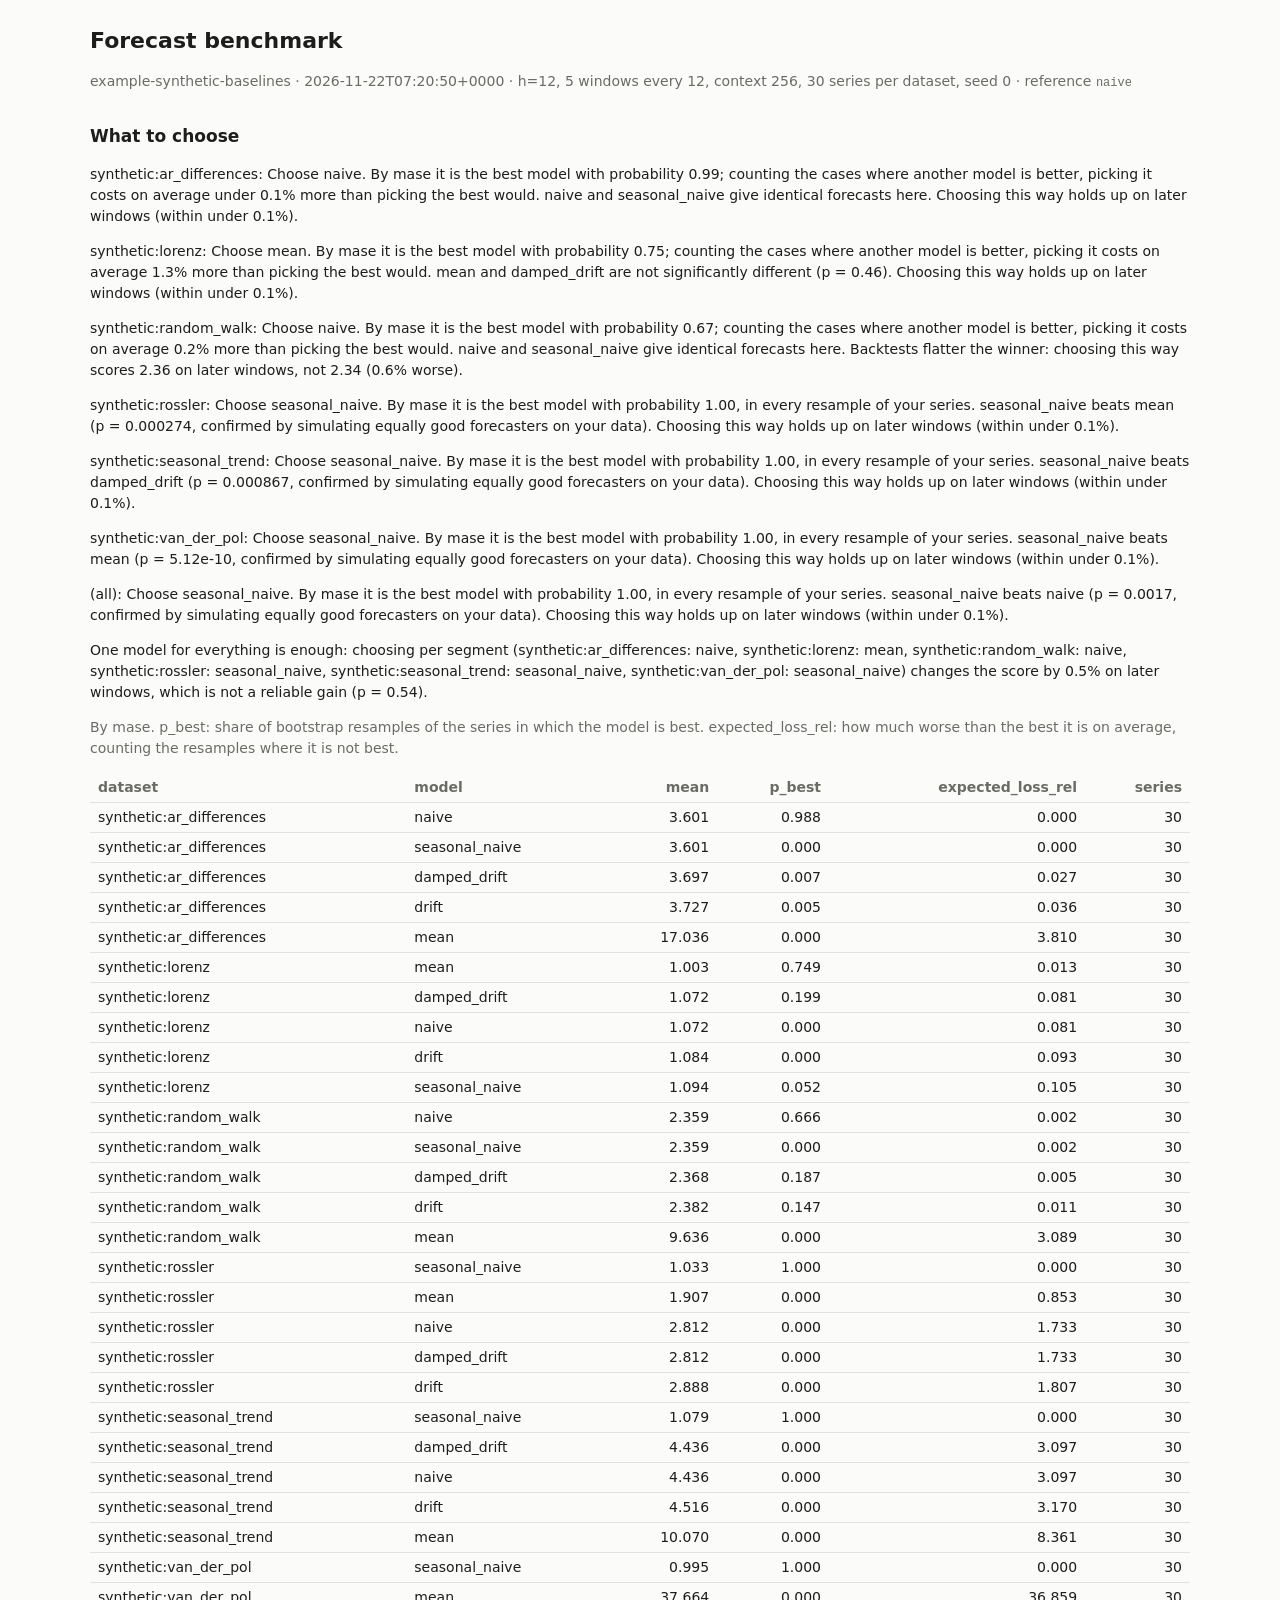
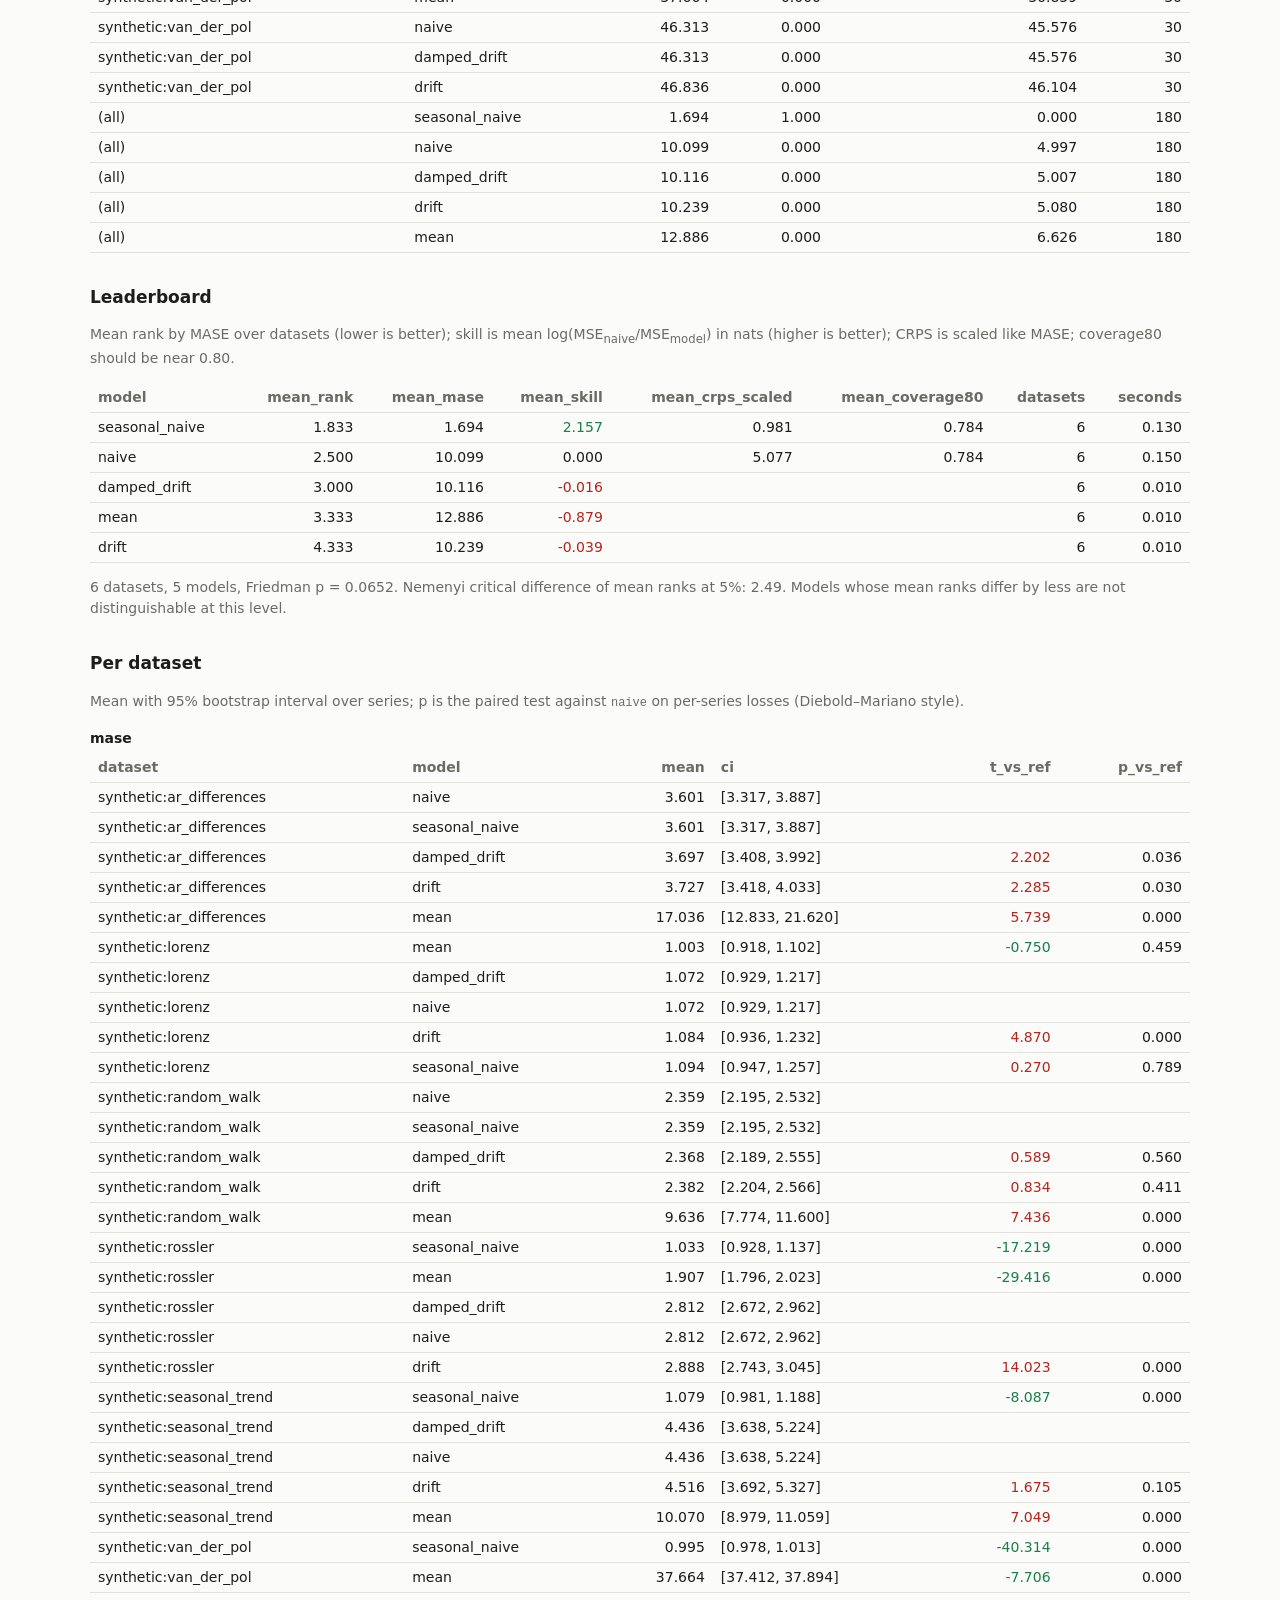
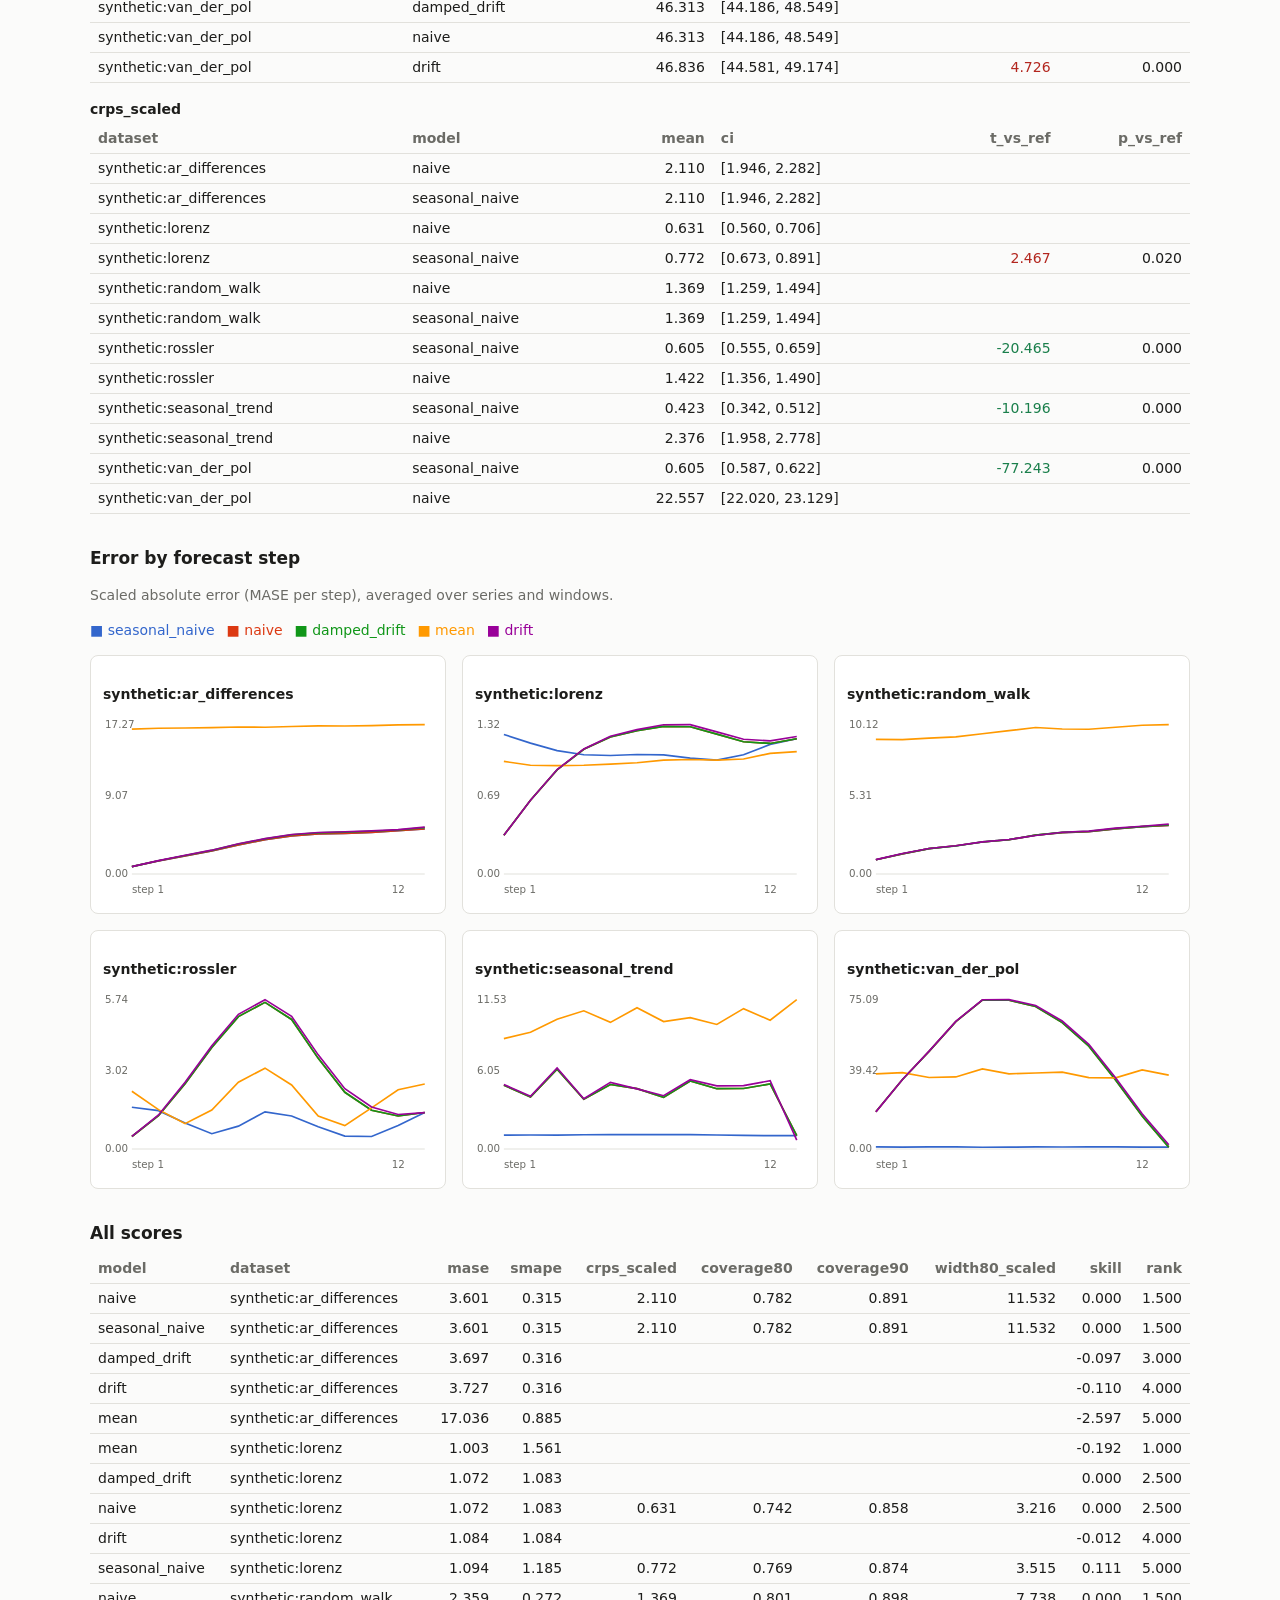
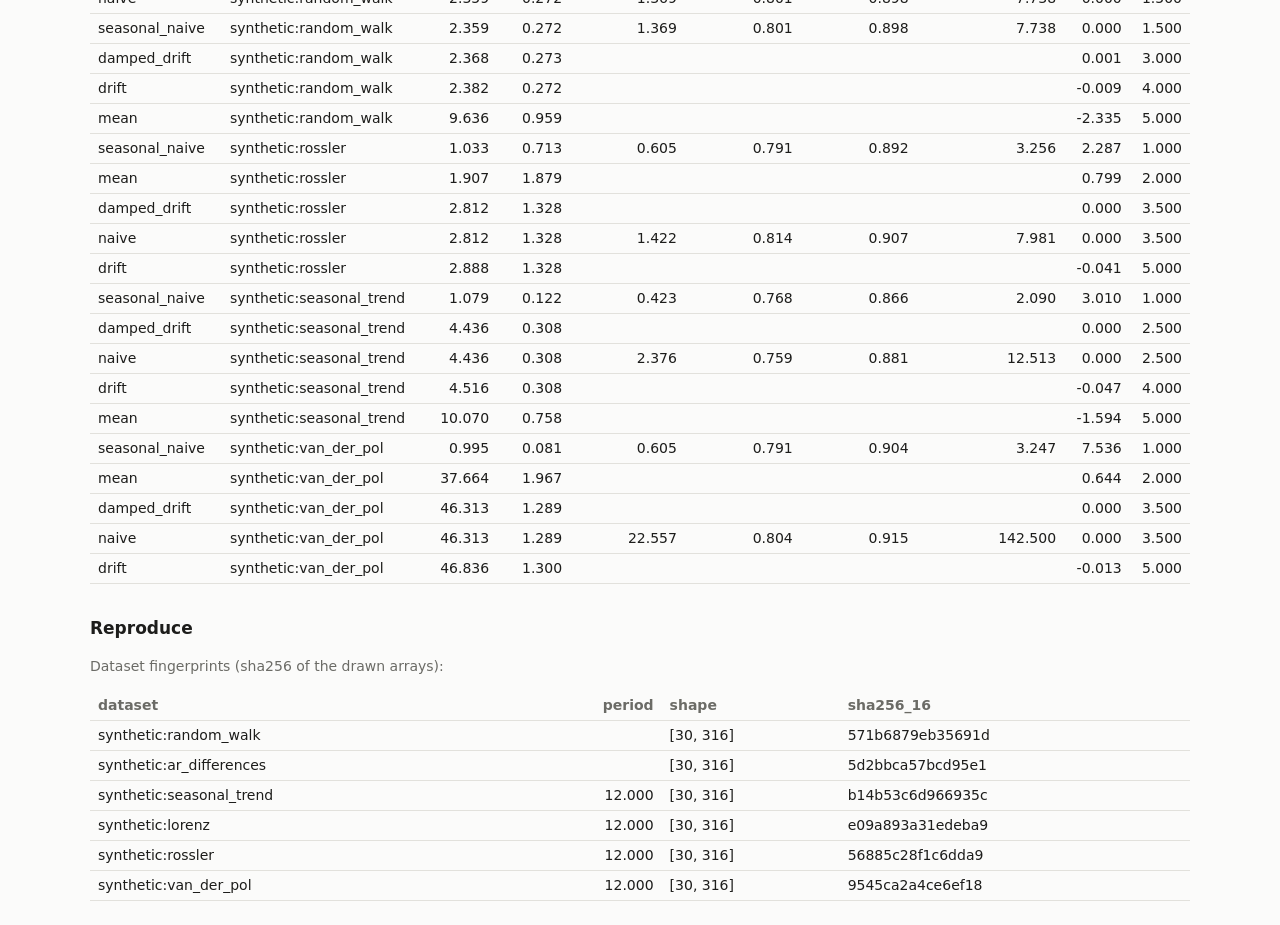
==== commit 809dd1da: "AI layer: versioned result contract, one tool registry, CLI --json, MCP server, Agent Skill - horizo" ====
--- a/results/example-synthetic-baselines/report.html
+++ b/results/example-synthetic-baselines/report.html
@@ -13,12 +13,12 @@
 svg text{fill:var(--muted);font-size:10px}.legend span{display:inline-block;margin-right:12px}
 td.txt,th.txt{text-align:left}code{font-size:12px}a{color:var(--s1)}
 </style></head><body>
-<h1>Forecast benchmark</h1><p class=muted>example-synthetic-baselines · 2026-11-22T00:30:08+0000 · h=12, 5 windows every 12, context 256, 30 series per dataset, seed 0 · reference <code>naive</code></p>
+<h1>Forecast benchmark</h1><p class=muted>example-synthetic-baselines · 2026-11-22T07:20:50+0000 · h=12, 5 windows every 12, context 256, 30 series per dataset, seed 0 · reference <code>naive</code></p>
 <h2>What to choose</h2><p>synthetic:ar_differences: Choose naive. By mase it is the best model with probability 0.99; counting the cases where another model is better, picking it costs on average under 0.1% more than picking the best would. naive and seasonal_naive give identical forecasts here. Choosing this way holds up on later windows (within under 0.1%).</p><p>synthetic:lorenz: Choose mean. By mase it is the best model with probability 0.75; counting the cases where another model is better, picking it costs on average 1.3% more than picking the best would. mean and damped_drift are not significantly different (p = 0.46). Choosing this way holds up on later windows (within under 0.1%).</p><p>synthetic:random_walk: Choose naive. By mase it is the best model with probability 0.67; counting the cases where another model is better, picking it costs on average 0.2% more than picking the best would. naive and seasonal_naive give identical forecasts here. Backtests flatter the winner: choosing this way scores 2.36 on later windows, not 2.34 (0.6% worse).</p><p>synthetic:rossler: Choose seasonal_naive. By mase it is the best model with probability 1.00, in every resample of your series. seasonal_naive beats mean (p = 0.000274, confirmed by simulating equally good forecasters on your data). Choosing this way holds up on later windows (within under 0.1%).</p><p>synthetic:seasonal_trend: Choose seasonal_naive. By mase it is the best model with probability 1.00, in every resample of your series. seasonal_naive beats damped_drift (p = 0.000867, confirmed by simulating equally good forecasters on your data). Choosing this way holds up on later windows (within under 0.1%).</p><p>synthetic:van_der_pol: Choose seasonal_naive. By mase it is the best model with probability 1.00, in every resample of your series. seasonal_naive beats mean (p = 5.12e-10, confirmed by simulating equally good forecasters on your data). Choosing this way holds up on later windows (within under 0.1%).</p><p>(all): Choose seasonal_naive. By mase it is the best model with probability 1.00, in every resample of your series. seasonal_naive beats naive (p = 0.0017, confirmed by simulating equally good forecasters on your data). Choosing this way holds up on later windows (within under 0.1%).</p><p>One model for everything is enough: choosing per segment (synthetic:ar_differences: naive, synthetic:lorenz: mean, synthetic:random_walk: naive, synthetic:rossler: seasonal_naive, synthetic:seasonal_trend: seasonal_naive, synthetic:van_der_pol: seasonal_naive) changes the score by 0.5% on later windows, which is not a reliable gain (p = 0.54).</p>
 <p class=muted>By mase. p_best: share of bootstrap resamples of the series in which the model is best. expected_loss_rel: how much worse than the best it is on average, counting the resamples where it is not best.</p>
 <div class="wrap"><table><thead><tr><th class="txt">dataset</th><th class="txt">model</th><th class="">mean</th><th class="">p_best</th><th class="">expected_loss_rel</th><th class="">series</th></tr></thead><tbody><tr><td class="txt">synthetic:ar_differences</td><td class="txt">naive</td><td class="">3.601</td><td class="">0.988</td><td class="">0.000</td><td class="">30</td></tr><tr><td class="txt">synthetic:ar_differences</td><td class="txt">seasonal_naive</td><td class="">3.601</td><td class="">0.000</td><td class="">0.000</td><td class="">30</td></tr><tr><td class="txt">synthetic:ar_differences</td><td class="txt">damped_drift</td><td class="">3.697</td><td class="">0.007</td><td class="">0.027</td><td class="">30</td></tr><tr><td class="txt">synthetic:ar_differences</td><td class="txt">drift</td><td class="">3.727</td><td class="">0.005</td><td class="">0.036</td><td class="">30</td></tr><tr><td class="txt">synthetic:ar_differences</td><td class="txt">mean</td><td class="">17.036</td><td class="">0.000</td><td class="">3.810</td><td class="">30</td></tr><tr><td class="txt">synthetic:lorenz</td><td class="txt">mean</td><td class="">1.003</td><td class="">0.749</td><td class="">0.013</td><td class="">30</td></tr><tr><td class="txt">synthetic:lorenz</td><td class="txt">damped_drift</td><td class="">1.072</td><td class="">0.199</td><td class="">0.081</td><td class="">30</td></tr><tr><td class="txt">synthetic:lorenz</td><td class="txt">naive</td><td class="">1.072</td><td class="">0.000</td><td class="">0.081</td><td class="">30</td></tr><tr><td class="txt">synthetic:lorenz</td><td class="txt">drift</td><td class="">1.084</td><td class="">0.000</td><td class="">0.093</td><td class="">30</td></tr><tr><td class="txt">synthetic:lorenz</td><td class="txt">seasonal_naive</td><td class="">1.094</td><td class="">0.052</td><td class="">0.105</td><td class="">30</td></tr><tr><td class="txt">synthetic:random_walk</td><td class="txt">naive</td><td class="">2.359</td><td class="">0.666</td><td class="">0.002</td><td class="">30</td></tr><tr><td class="txt">synthetic:random_walk</td><td class="txt">seasonal_naive</td><td class="">2.359</td><td class="">0.000</td><td class="">0.002</td><td class="">30</td></tr><tr><td class="txt">synthetic:random_walk</td><td class="txt">damped_drift</td><td class="">2.368</td><td class="">0.187</td><td class="">0.005</td><td class="">30</td></tr><tr><td class="txt">synthetic:random_walk</td><td class="txt">drift</td><td class="">2.382</td><td class="">0.147</td><td class="">0.011</td><td class="">30</td></tr><tr><td class="txt">synthetic:random_walk</td><td class="txt">mean</td><td class="">9.636</td><td class="">0.000</td><td class="">3.089</td><td class="">30</td></tr><tr><td class="txt">synthetic:rossler</td><td class="txt">seasonal_naive</td><td class="">1.033</td><td class="">1.000</td><td class="">0.000</td><td class="">30</td></tr><tr><td class="txt">synthetic:rossler</td><td class="txt">mean</td><td class="">1.907</td><td class="">0.000</td><td class="">0.853</td><td class="">30</td></tr><tr><td class="txt">synthetic:rossler</td><td class="txt">naive</td><td class="">2.812</td><td class="">0.000</td><td class="">1.733</td><td class="">30</td></tr><tr><td class="txt">synthetic:rossler</td><td class="txt">damped_drift</td><td class="">2.812</td><td class="">0.000</td><td class="">1.733</td><td class="">30</td></tr><tr><td class="txt">synthetic:rossler</td><td class="txt">drift</td><td class="">2.888</td><td class="">0.000</td><td class="">1.807</td><td class="">30</td></tr><tr><td class="txt">synthetic:seasonal_trend</td><td class="txt">seasonal_naive</td><td class="">1.079</td><td class="">1.000</td><td class="">0.000</td><td class="">30</td></tr><tr><td class="txt">synthetic:seasonal_trend</td><td class="txt">damped_drift</td><td class="">4.436</td><td class="">0.000</td><td class="">3.097</td><td class="">30</td></tr><tr><td class="txt">synthetic:seasonal_trend</td><td class="txt">naive</td><td class="">4.436</td><td class="">0.000</td><td class="">3.097</td><td class="">30</td></tr><tr><td class="txt">synthetic:seasonal_trend</td><td class="txt">drift</td><td class="">4.516</td><td class="">0.000</td><td class="">3.170</td><td class="">30</td></tr><tr><td class="txt">synthetic:seasonal_trend</td><td class="txt">mean</td><td class="">10.070</td><td class="">0.000</td><td class="">8.361</td><td class="">30</td></tr><tr><td class="txt">synthetic:van_der_pol</td><td class="txt">seasonal_naive</td><td class="">0.995</td><td class="">1.000</td><td class="">0.000</td><td class="">30</td></tr><tr><td class="txt">synthetic:van_der_pol</td><td class="txt">mean</td><td class="">37.664</td><td class="">0.000</td><td class="">36.859</td><td class="">30</td></tr><tr><td class="txt">synthetic:van_der_pol</td><td class="txt">naive</td><td class="">46.313</td><td class="">0.000</td><td class="">45.576</td><td class="">30</td></tr><tr><td class="txt">synthetic:van_der_pol</td><td class="txt">damped_drift</td><td class="">46.313</td><td class="">0.000</td><td class="">45.576</td><td class="">30</td></tr><tr><td class="txt">synthetic:van_der_pol</td><td class="txt">drift</td><td class="">46.836</td><td class="">0.000</td><td class="">46.104</td><td class="">30</td></tr><tr><td class="txt">(all)</td><td class="txt">seasonal_naive</td><td class="">1.694</td><td class="">1.000</td><td class="">0.000</td><td class="">180</td></tr><tr><td class="txt">(all)</td><td class="txt">naive</td><td class="">10.099</td><td class="">0.000</td><td class="">4.997</td><td class="">180</td></tr><tr><td class="txt">(all)</td><td class="txt">damped_drift</td><td class="">10.116</td><td class="">0.000</td><td class="">5.007</td><td class="">180</td></tr><tr><td class="txt">(all)</td><td class="txt">drift</td><td class="">10.239</td><td class="">0.000</td><td class="">5.080</td><td class="">180</td></tr><tr><td class="txt">(all)</td><td class="txt">mean</td><td class="">12.886</td><td class="">0.000</td><td class="">6.626</td><td class="">180</td></tr></tbody></table></div>
 <h2>Leaderboard</h2><p class=muted>Mean rank by MASE over datasets (lower is better); skill is mean log(MSE<sub>naive</sub>/MSE<sub>model</sub>) in nats (higher is better); CRPS is scaled like MASE; coverage80 should be near 0.80.</p>
-<div class="wrap"><table><thead><tr><th class="txt">model</th><th class="">mean_rank</th><th class="">mean_mase</th><th class="">mean_skill</th><th class="">mean_crps_scaled</th><th class="">mean_coverage80</th><th class="">datasets</th><th class="">seconds</th></tr></thead><tbody><tr><td class="txt">seasonal_naive</td><td class="">1.833</td><td class="">1.694</td><td class="good">2.157</td><td class="">0.981</td><td class="">0.784</td><td class="">6</td><td class="">0.090</td></tr><tr><td class="txt">naive</td><td class="">2.500</td><td class="">10.099</td><td class="">0.000</td><td class="">5.077</td><td class="">0.784</td><td class="">6</td><td class="">0.100</td></tr><tr><td class="txt">damped_drift</td><td class="">3.000</td><td class="">10.116</td><td class="bad">-0.016</td><td class=""></td><td class=""></td><td class="">6</td><td class="">0.010</td></tr><tr><td class="txt">mean</td><td class="">3.333</td><td class="">12.886</td><td class="bad">-0.879</td><td class=""></td><td class=""></td><td class="">6</td><td class="">0.010</td></tr><tr><td class="txt">drift</td><td class="">4.333</td><td class="">10.239</td><td class="bad">-0.039</td><td class=""></td><td class=""></td><td class="">6</td><td class="">0.010</td></tr></tbody></table></div>
+<div class="wrap"><table><thead><tr><th class="txt">model</th><th class="">mean_rank</th><th class="">mean_mase</th><th class="">mean_skill</th><th class="">mean_crps_scaled</th><th class="">mean_coverage80</th><th class="">datasets</th><th class="">seconds</th></tr></thead><tbody><tr><td class="txt">seasonal_naive</td><td class="">1.833</td><td class="">1.694</td><td class="good">2.157</td><td class="">0.981</td><td class="">0.784</td><td class="">6</td><td class="">0.130</td></tr><tr><td class="txt">naive</td><td class="">2.500</td><td class="">10.099</td><td class="">0.000</td><td class="">5.077</td><td class="">0.784</td><td class="">6</td><td class="">0.150</td></tr><tr><td class="txt">damped_drift</td><td class="">3.000</td><td class="">10.116</td><td class="bad">-0.016</td><td class=""></td><td class=""></td><td class="">6</td><td class="">0.010</td></tr><tr><td class="txt">mean</td><td class="">3.333</td><td class="">12.886</td><td class="bad">-0.879</td><td class=""></td><td class=""></td><td class="">6</td><td class="">0.010</td></tr><tr><td class="txt">drift</td><td class="">4.333</td><td class="">10.239</td><td class="bad">-0.039</td><td class=""></td><td class=""></td><td class="">6</td><td class="">0.010</td></tr></tbody></table></div>
 <p class=muted>6 datasets, 5 models, Friedman p = 0.0652. Nemenyi critical difference of mean ranks at 5%: 2.49. Models whose mean ranks differ by less are not distinguishable at this level.</p>
 <h2>Per dataset</h2><p class=muted>Mean with 95% bootstrap interval over series; p is the paired test against <code>naive</code> on per-series losses (Diebold–Mariano style).</p>
 <h3>mase</h3><div class="wrap"><table><thead><tr><th class="txt">dataset</th><th class="txt">model</th><th class="">mean</th><th class="txt">ci</th><th class="">t_vs_ref</th><th class="">p_vs_ref</th></tr></thead><tbody><tr><td class="txt">synthetic:ar_differences</td><td class="txt">naive</td><td class="">3.601</td><td class="txt">[3.317, 3.887]</td><td class=""></td><td class=""></td></tr><tr><td class="txt">synthetic:ar_differences</td><td class="txt">seasonal_naive</td><td class="">3.601</td><td class="txt">[3.317, 3.887]</td><td class=""></td><td class=""></td></tr><tr><td class="txt">synthetic:ar_differences</td><td class="txt">damped_drift</td><td class="">3.697</td><td class="txt">[3.408, 3.992]</td><td class="bad">2.202</td><td class="">0.036</td></tr><tr><td class="txt">synthetic:ar_differences</td><td class="txt">drift</td><td class="">3.727</td><td class="txt">[3.418, 4.033]</td><td class="bad">2.285</td><td class="">0.030</td></tr><tr><td class="txt">synthetic:ar_differences</td><td class="txt">mean</td><td class="">17.036</td><td class="txt">[12.833, 21.620]</td><td class="bad">5.739</td><td class="">0.000</td></tr><tr><td class="txt">synthetic:lorenz</td><td class="txt">mean</td><td class="">1.003</td><td class="txt">[0.918, 1.102]</td><td class="good">-0.750</td><td class="">0.459</td></tr><tr><td class="txt">synthetic:lorenz</td><td class="txt">damped_drift</td><td class="">1.072</td><td class="txt">[0.929, 1.217]</td><td class=""></td><td class=""></td></tr><tr><td class="txt">synthetic:lorenz</td><td class="txt">naive</td><td class="">1.072</td><td class="txt">[0.929, 1.217]</td><td class=""></td><td class=""></td></tr><tr><td class="txt">synthetic:lorenz</td><td class="txt">drift</td><td class="">1.084</td><td class="txt">[0.936, 1.232]</td><td class="bad">4.870</td><td class="">0.000</td></tr><tr><td class="txt">synthetic:lorenz</td><td class="txt">seasonal_naive</td><td class="">1.094</td><td class="txt">[0.947, 1.257]</td><td class="bad">0.270</td><td class="">0.789</td></tr><tr><td class="txt">synthetic:random_walk</td><td class="txt">naive</td><td class="">2.359</td><td class="txt">[2.195, 2.532]</td><td class=""></td><td class=""></td></tr><tr><td class="txt">synthetic:random_walk</td><td class="txt">seasonal_naive</td><td class="">2.359</td><td class="txt">[2.195, 2.532]</td><td class=""></td><td class=""></td></tr><tr><td class="txt">synthetic:random_walk</td><td class="txt">damped_drift</td><td class="">2.368</td><td class="txt">[2.189, 2.555]</td><td class="bad">0.589</td><td class="">0.560</td></tr><tr><td class="txt">synthetic:random_walk</td><td class="txt">drift</td><td class="">2.382</td><td class="txt">[2.204, 2.566]</td><td class="bad">0.834</td><td class="">0.411</td></tr><tr><td class="txt">synthetic:random_walk</td><td class="txt">mean</td><td class="">9.636</td><td class="txt">[7.774, 11.600]</td><td class="bad">7.436</td><td class="">0.000</td></tr><tr><td class="txt">synthetic:rossler</td><td class="txt">seasonal_naive</td><td class="">1.033</td><td class="txt">[0.928, 1.137]</td><td class="good">-17.219</td><td class="">0.000</td></tr><tr><td class="txt">synthetic:rossler</td><td class="txt">mean</td><td class="">1.907</td><td class="txt">[1.796, 2.023]</td><td class="good">-29.416</td><td class="">0.000</td></tr><tr><td class="txt">synthetic:rossler</td><td class="txt">damped_drift</td><td class="">2.812</td><td class="txt">[2.672, 2.962]</td><td class=""></td><td class=""></td></tr><tr><td class="txt">synthetic:rossler</td><td class="txt">naive</td><td class="">2.812</td><td class="txt">[2.672, 2.962]</td><td class=""></td><td class=""></td></tr><tr><td class="txt">synthetic:rossler</td><td class="txt">drift</td><td class="">2.888</td><td class="txt">[2.743, 3.045]</td><td class="bad">14.023</td><td class="">0.000</td></tr><tr><td class="txt">synthetic:seasonal_trend</td><td class="txt">seasonal_naive</td><td class="">1.079</td><td class="txt">[0.981, 1.188]</td><td class="good">-8.087</td><td class="">0.000</td></tr><tr><td class="txt">synthetic:seasonal_trend</td><td class="txt">damped_drift</td><td class="">4.436</td><td class="txt">[3.638, 5.224]</td><td class=""></td><td class=""></td></tr><tr><td class="txt">synthetic:seasonal_trend</td><td class="txt">naive</td><td class="">4.436</td><td class="txt">[3.638, 5.224]</td><td class=""></td><td class=""></td></tr><tr><td class="txt">synthetic:seasonal_trend</td><td class="txt">drift</td><td class="">4.516</td><td class="txt">[3.692, 5.327]</td><td class="bad">1.675</td><td class="">0.105</td></tr><tr><td class="txt">synthetic:seasonal_trend</td><td class="txt">mean</td><td class="">10.070</td><td class="txt">[8.979, 11.059]</td><td class="bad">7.049</td><td class="">0.000</td></tr><tr><td class="txt">synthetic:van_der_pol</td><td class="txt">seasonal_naive</td><td class="">0.995</td><td class="txt">[0.978, 1.013]</td><td class="good">-40.314</td><td class="">0.000</td></tr><tr><td class="txt">synthetic:van_der_pol</td><td class="txt">mean</td><td class="">37.664</td><td class="txt">[37.412, 37.894]</td><td class="good">-7.706</td><td class="">0.000</td></tr><tr><td class="txt">synthetic:van_der_pol</td><td class="txt">damped_drift</td><td class="">46.313</td><td class="txt">[44.186, 48.549]</td><td class=""></td><td class=""></td></tr><tr><td class="txt">synthetic:van_der_pol</td><td class="txt">naive</td><td class="">46.313</td><td class="txt">[44.186, 48.549]</td><td class=""></td><td class=""></td></tr><tr><td class="txt">synthetic:van_der_pol</td><td class="txt">drift</td><td class="">46.836</td><td class="txt">[44.581, 49.174]</td><td class="bad">4.726</td><td class="">0.000</td></tr></tbody></table></div>
